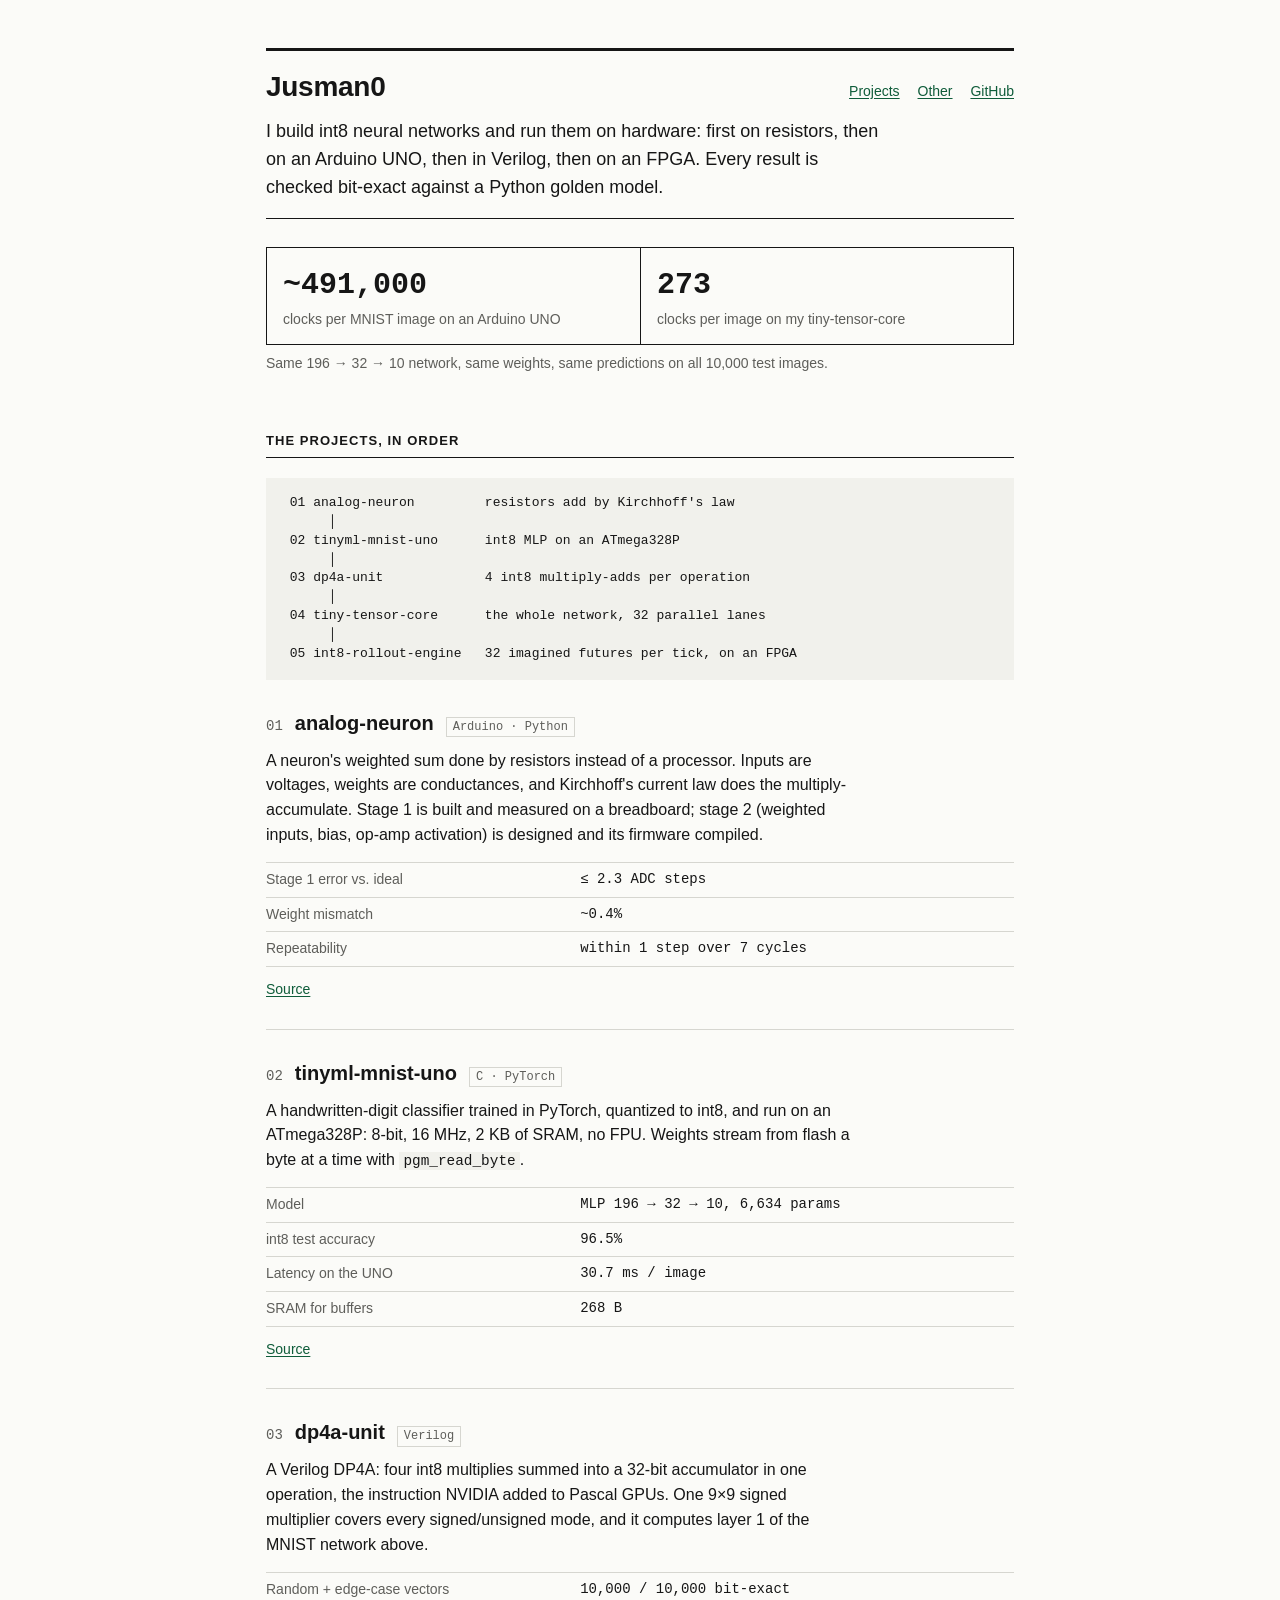
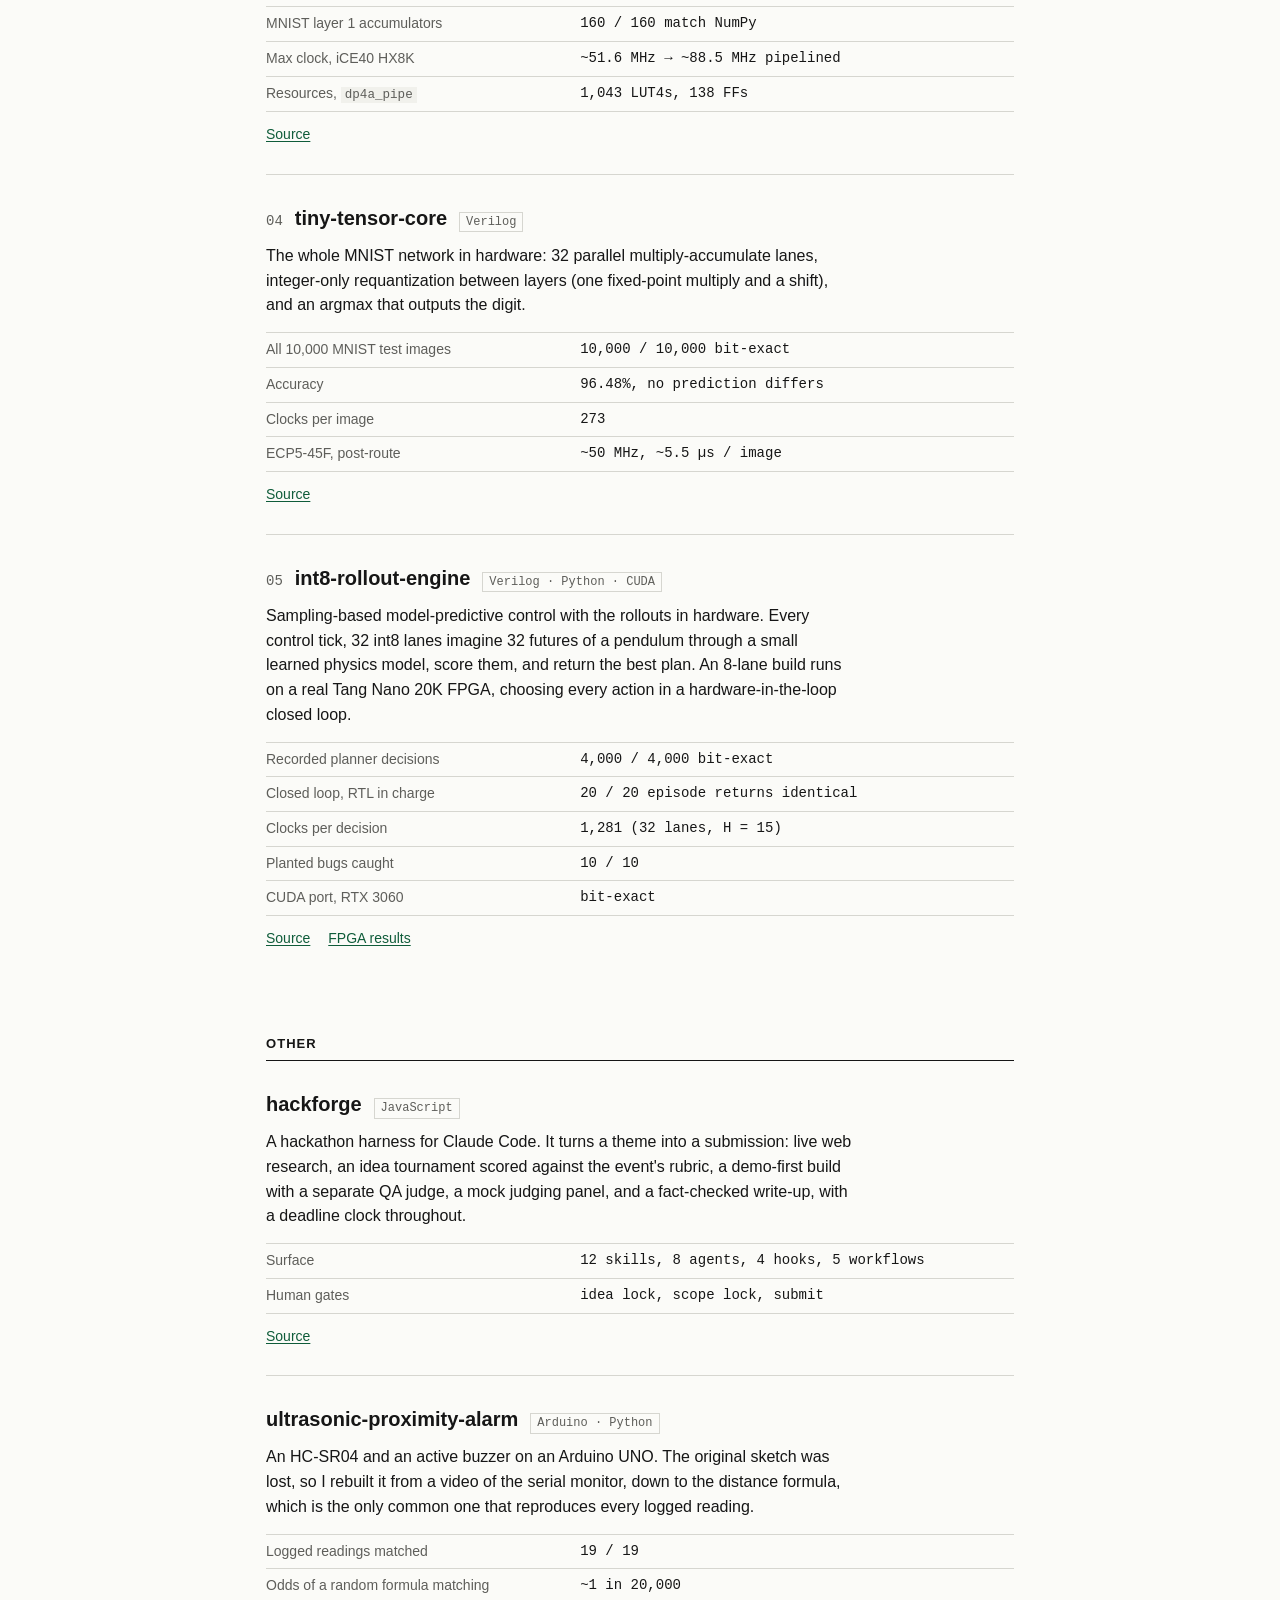
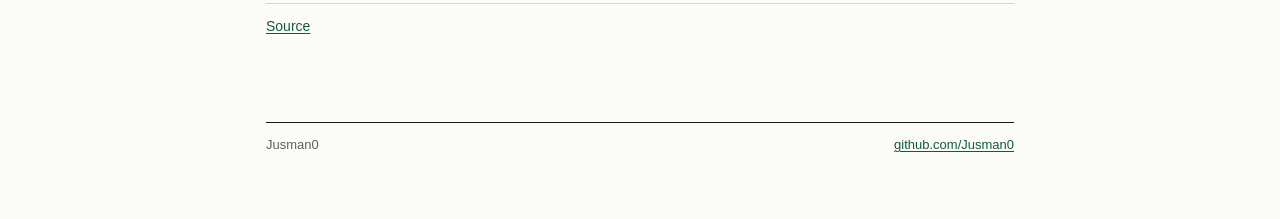
==== index.html @ dca4bb2f "Personal site Co-Authored-By: Claude Opus 5.5 <noreply@anthropic.com>" ====
<!doctype html>
<html lang="en">
<head>
<meta charset="utf-8">
<meta name="viewport" content="width=device-width, initial-scale=1">
<title>Jusman0</title>
<meta name="description" content="int8 neural networks, from resistors to an Arduino to Verilog to an FPGA.">
<style>
  :root {
    --paper: #fbfbf8;
    --ink: #161616;
    --muted: #5e5e5a;
    --rule: #d6d6d0;
    --rule-strong: #161616;
    --accent: #0f5c3a;   /* solder-mask green */
    --code-bg: #f1f1ec;
  }
  @media (prefers-color-scheme: dark) {
    :root {
      --paper: #121412;
      --ink: #e6e6e1;
      --muted: #9a9a94;
      --rule: #2e322e;
      --rule-strong: #e6e6e1;
      --accent: #6fbf8f;
      --code-bg: #1a1d1a;
    }
  }

  * { box-sizing: border-box; }
  html { -webkit-text-size-adjust: 100%; }
  body {
    margin: 0;
    background: var(--paper);
    color: var(--ink);
    font: 16px/1.55 -apple-system, BlinkMacSystemFont, "Helvetica Neue", Helvetica, Arial, sans-serif;
  }
  .page { max-width: 780px; margin: 0 auto; padding: 48px 16px 64px; }

  a { color: var(--accent); text-decoration: underline; text-underline-offset: 2px; text-decoration-thickness: 1px; }
  a:hover { text-decoration-thickness: 2px; }

  code, pre, .mono, td.v, .part {
    font-family: ui-monospace, "SF Mono", Menlo, Consolas, "Liberation Mono", monospace;
  }
  code { font-size: 0.9em; background: var(--code-bg); padding: 1px 4px; }

  /* Header */
  header { border-top: 3px solid var(--rule-strong); border-bottom: 1px solid var(--rule-strong); padding: 14px 0 16px; }
  .masthead { display: flex; justify-content: space-between; align-items: baseline; gap: 16px; flex-wrap: wrap; }
  h1 { margin: 0; font-size: 28px; letter-spacing: -0.01em; }
  .masthead nav { font-size: 14px; }
  .masthead nav a { margin-left: 14px; }
  .masthead nav a:first-child { margin-left: 0; }
  .lede { margin: 10px 0 0; font-size: 18px; max-width: 62ch; }

  .callout {
    margin: 28px 0 0;
    display: grid;
    grid-template-columns: 1fr 1fr;
    border: 1px solid var(--rule-strong);
  }
  .callout > div { padding: 14px 16px; }
  .callout > div + div { border-left: 1px solid var(--rule-strong); }
  .callout .n { font-family: ui-monospace, "SF Mono", Menlo, Consolas, monospace; font-size: 30px; font-weight: 600; font-variant-numeric: tabular-nums; }
  .callout .l { font-size: 14px; color: var(--muted); }
  .callout-note { font-size: 14px; color: var(--muted); margin: 8px 0 0; }

  /* Section heads */
  h2.sec {
    margin: 56px 0 0;
    font-size: 13px;
    text-transform: uppercase;
    letter-spacing: 0.08em;
    border-bottom: 1px solid var(--rule-strong);
    padding-bottom: 6px;
  }

  pre.diagram {
    margin: 20px 0 0;
    padding: 16px;
    background: var(--code-bg);
    font-size: 13px;
    line-height: 1.45;
    overflow-x: auto;
  }

  /* Project entries */
  .proj { padding: 28px 0; border-bottom: 1px solid var(--rule); }
  .proj:last-child { border-bottom: 0; }
  .proj-head { display: flex; align-items: baseline; gap: 12px; flex-wrap: wrap; }
  .idx { font-family: ui-monospace, "SF Mono", Menlo, Consolas, monospace; color: var(--muted); font-size: 14px; }
  .proj h3 { margin: 0; font-size: 20px; }
  .proj h3 a { color: var(--ink); text-decoration: none; }
  .proj h3 a:hover { text-decoration: underline; }
  .tag {
    font-family: ui-monospace, "SF Mono", Menlo, Consolas, monospace;
    font-size: 12px;
    border: 1px solid var(--rule);
    padding: 0 6px;
    color: var(--muted);
  }
  .proj p { margin: 10px 0 0; max-width: 66ch; }

  table.spec { width: 100%; border-collapse: collapse; margin-top: 14px; font-size: 14px; }
  table.spec td { padding: 6px 0; border-top: 1px solid var(--rule); vertical-align: top; }
  table.spec tr:last-child td { border-bottom: 1px solid var(--rule); }
  table.spec td.k { color: var(--muted); width: 42%; padding-right: 16px; }
  table.spec td.v { font-variant-numeric: tabular-nums; }

  .links { margin-top: 12px; font-size: 14px; }
  .links a + a { margin-left: 14px; }

  footer { margin-top: 56px; border-top: 1px solid var(--rule-strong); padding-top: 12px; font-size: 13px; color: var(--muted); display: flex; justify-content: space-between; gap: 16px; flex-wrap: wrap; }

  @media (max-width: 560px) {
    .page { padding-top: 28px; }
    h1 { font-size: 24px; }
    .lede { font-size: 16px; }
    .callout { grid-template-columns: 1fr; }
    .callout > div + div { border-left: 0; border-top: 1px solid var(--rule-strong); }
    table.spec td.k { width: 46%; }
    pre.diagram .d { display: none; }
  }
</style>
</head>
<body>
<div class="page">

<header>
  <div class="masthead">
    <h1>Jusman0</h1>
    <nav>
      <a href="#chain">Projects</a>
      <a href="#other">Other</a>
      <a href="https://github.com/Jusman0">GitHub</a>
    </nav>
  </div>
  <p class="lede">I build int8 neural networks and run them on hardware: first on resistors, then on an Arduino UNO, then in Verilog, then on an FPGA. Every result is checked bit-exact against a Python golden model.</p>
</header>

<div class="callout">
  <div>
    <div class="n">~491,000</div>
    <div class="l">clocks per MNIST image on an Arduino UNO</div>
  </div>
  <div>
    <div class="n">273</div>
    <div class="l">clocks per image on my tiny-tensor-core</div>
  </div>
</div>
<p class="callout-note">Same 196 → 32 → 10 network, same weights, same predictions on all 10,000 test images.</p>

<h2 class="sec" id="chain">The projects, in order</h2>

<pre class="diagram" aria-label="Diagram of how the projects build on each other">
 01 analog-neuron<span class="d">         resistors add by Kirchhoff's law</span>
      │
 02 tinyml-mnist-uno<span class="d">      int8 MLP on an ATmega328P</span>
      │
 03 dp4a-unit<span class="d">             4 int8 multiply-adds per operation</span>
      │
 04 tiny-tensor-core<span class="d">      the whole network, 32 parallel lanes</span>
      │
 05 int8-rollout-engine<span class="d">   32 imagined futures per tick, on an FPGA</span>
</pre>

<section>

  <article class="proj">
    <div class="proj-head">
      <span class="idx">01</span>
      <h3><a href="https://github.com/Jusman0/analog-neuron">analog-neuron</a></h3>
      <span class="tag">Arduino · Python</span>
    </div>
    <p>A neuron's weighted sum done by resistors instead of a processor. Inputs are voltages, weights are conductances, and Kirchhoff's current law does the multiply-accumulate. Stage 1 is built and measured on a breadboard; stage 2 (weighted inputs, bias, op-amp activation) is designed and its firmware compiled.</p>
    <table class="spec">
      <tr><td class="k">Stage 1 error vs. ideal</td><td class="v">≤ 2.3 ADC steps</td></tr>
      <tr><td class="k">Weight mismatch</td><td class="v">~0.4%</td></tr>
      <tr><td class="k">Repeatability</td><td class="v">within 1 step over 7 cycles</td></tr>
    </table>
    <div class="links"><a href="https://github.com/Jusman0/analog-neuron">Source</a></div>
  </article>

  <article class="proj">
    <div class="proj-head">
      <span class="idx">02</span>
      <h3><a href="https://github.com/Jusman0/tinyml-mnist-uno">tinyml-mnist-uno</a></h3>
      <span class="tag">C · PyTorch</span>
    </div>
    <p>A handwritten-digit classifier trained in PyTorch, quantized to int8, and run on an ATmega328P: 8-bit, 16 MHz, 2 KB of SRAM, no FPU. Weights stream from flash a byte at a time with <code>pgm_read_byte</code>.</p>
    <table class="spec">
      <tr><td class="k">Model</td><td class="v">MLP 196 → 32 → 10, 6,634 params</td></tr>
      <tr><td class="k">int8 test accuracy</td><td class="v">96.5%</td></tr>
      <tr><td class="k">Latency on the UNO</td><td class="v">30.7 ms / image</td></tr>
      <tr><td class="k">SRAM for buffers</td><td class="v">268 B</td></tr>
    </table>
    <div class="links"><a href="https://github.com/Jusman0/tinyml-mnist-uno">Source</a></div>
  </article>

  <article class="proj">
    <div class="proj-head">
      <span class="idx">03</span>
      <h3><a href="https://github.com/Jusman0/dp4a-unit">dp4a-unit</a></h3>
      <span class="tag">Verilog</span>
    </div>
    <p>A Verilog DP4A: four int8 multiplies summed into a 32-bit accumulator in one operation, the instruction NVIDIA added to Pascal GPUs. One 9×9 signed multiplier covers every signed/unsigned mode, and it computes layer 1 of the MNIST network above.</p>
    <table class="spec">
      <tr><td class="k">Random + edge-case vectors</td><td class="v">10,000 / 10,000 bit-exact</td></tr>
      <tr><td class="k">MNIST layer 1 accumulators</td><td class="v">160 / 160 match NumPy</td></tr>
      <tr><td class="k">Max clock, iCE40 HX8K</td><td class="v">~51.6 MHz → ~88.5 MHz pipelined</td></tr>
      <tr><td class="k">Resources, <code>dp4a_pipe</code></td><td class="v">1,043 LUT4s, 138 FFs</td></tr>
    </table>
    <div class="links"><a href="https://github.com/Jusman0/dp4a-unit">Source</a></div>
  </article>

  <article class="proj">
    <div class="proj-head">
      <span class="idx">04</span>
      <h3><a href="https://github.com/Jusman0/tiny-tensor-core">tiny-tensor-core</a></h3>
      <span class="tag">Verilog</span>
    </div>
    <p>The whole MNIST network in hardware: 32 parallel multiply-accumulate lanes, integer-only requantization between layers (one fixed-point multiply and a shift), and an argmax that outputs the digit.</p>
    <table class="spec">
      <tr><td class="k">All 10,000 MNIST test images</td><td class="v">10,000 / 10,000 bit-exact</td></tr>
      <tr><td class="k">Accuracy</td><td class="v">96.48%, no prediction differs</td></tr>
      <tr><td class="k">Clocks per image</td><td class="v">273</td></tr>
      <tr><td class="k">ECP5-45F, post-route</td><td class="v">~50 MHz, ~5.5 µs / image</td></tr>
    </table>
    <div class="links"><a href="https://github.com/Jusman0/tiny-tensor-core">Source</a></div>
  </article>

  <article class="proj">
    <div class="proj-head">
      <span class="idx">05</span>
      <h3><a href="https://github.com/Jusman0/int8-rollout-engine">int8-rollout-engine</a></h3>
      <span class="tag">Verilog · Python · CUDA</span>
    </div>
    <p>Sampling-based model-predictive control with the rollouts in hardware. Every control tick, 32 int8 lanes imagine 32 futures of a pendulum through a small learned physics model, score them, and return the best plan. An 8-lane build runs on a real Tang Nano 20K FPGA, choosing every action in a hardware-in-the-loop closed loop.</p>
    <table class="spec">
      <tr><td class="k">Recorded planner decisions</td><td class="v">4,000 / 4,000 bit-exact</td></tr>
      <tr><td class="k">Closed loop, RTL in charge</td><td class="v">20 / 20 episode returns identical</td></tr>
      <tr><td class="k">Clocks per decision</td><td class="v">1,281 (32 lanes, H = 15)</td></tr>
      <tr><td class="k">Planted bugs caught</td><td class="v">10 / 10</td></tr>
      <tr><td class="k">CUDA port, RTX 3060</td><td class="v">bit-exact</td></tr>
    </table>
    <div class="links"><a href="https://github.com/Jusman0/int8-rollout-engine">Source</a> <a href="https://github.com/Jusman0/int8-rollout-engine/blob/main/board/README.md">FPGA results</a></div>
  </article>

</section>

<h2 class="sec" id="other">Other</h2>

<section>

  <article class="proj">
    <div class="proj-head">
      <h3><a href="https://github.com/Jusman0/hackforge">hackforge</a></h3>
      <span class="tag">JavaScript</span>
    </div>
    <p>A hackathon harness for Claude Code. It turns a theme into a submission: live web research, an idea tournament scored against the event's rubric, a demo-first build with a separate QA judge, a mock judging panel, and a fact-checked write-up, with a deadline clock throughout.</p>
    <table class="spec">
      <tr><td class="k">Surface</td><td class="v">12 skills, 8 agents, 4 hooks, 5 workflows</td></tr>
      <tr><td class="k">Human gates</td><td class="v">idea lock, scope lock, submit</td></tr>
    </table>
    <div class="links"><a href="https://github.com/Jusman0/hackforge">Source</a></div>
  </article>

  <article class="proj">
    <div class="proj-head">
      <h3><a href="https://github.com/Jusman0/ultrasonic-proximity-alarm">ultrasonic-proximity-alarm</a></h3>
      <span class="tag">Arduino · Python</span>
    </div>
    <p>An HC-SR04 and an active buzzer on an Arduino UNO. The original sketch was lost, so I rebuilt it from a video of the serial monitor, down to the distance formula, which is the only common one that reproduces every logged reading.</p>
    <table class="spec">
      <tr><td class="k">Logged readings matched</td><td class="v">19 / 19</td></tr>
      <tr><td class="k">Odds of a random formula matching</td><td class="v">~1 in 20,000</td></tr>
    </table>
    <div class="links"><a href="https://github.com/Jusman0/ultrasonic-proximity-alarm">Source</a></div>
  </article>

</section>

<footer>
  <span>Jusman0</span>
  <a href="https://github.com/Jusman0">github.com/Jusman0</a>
</footer>

</div>
</body>
</html>
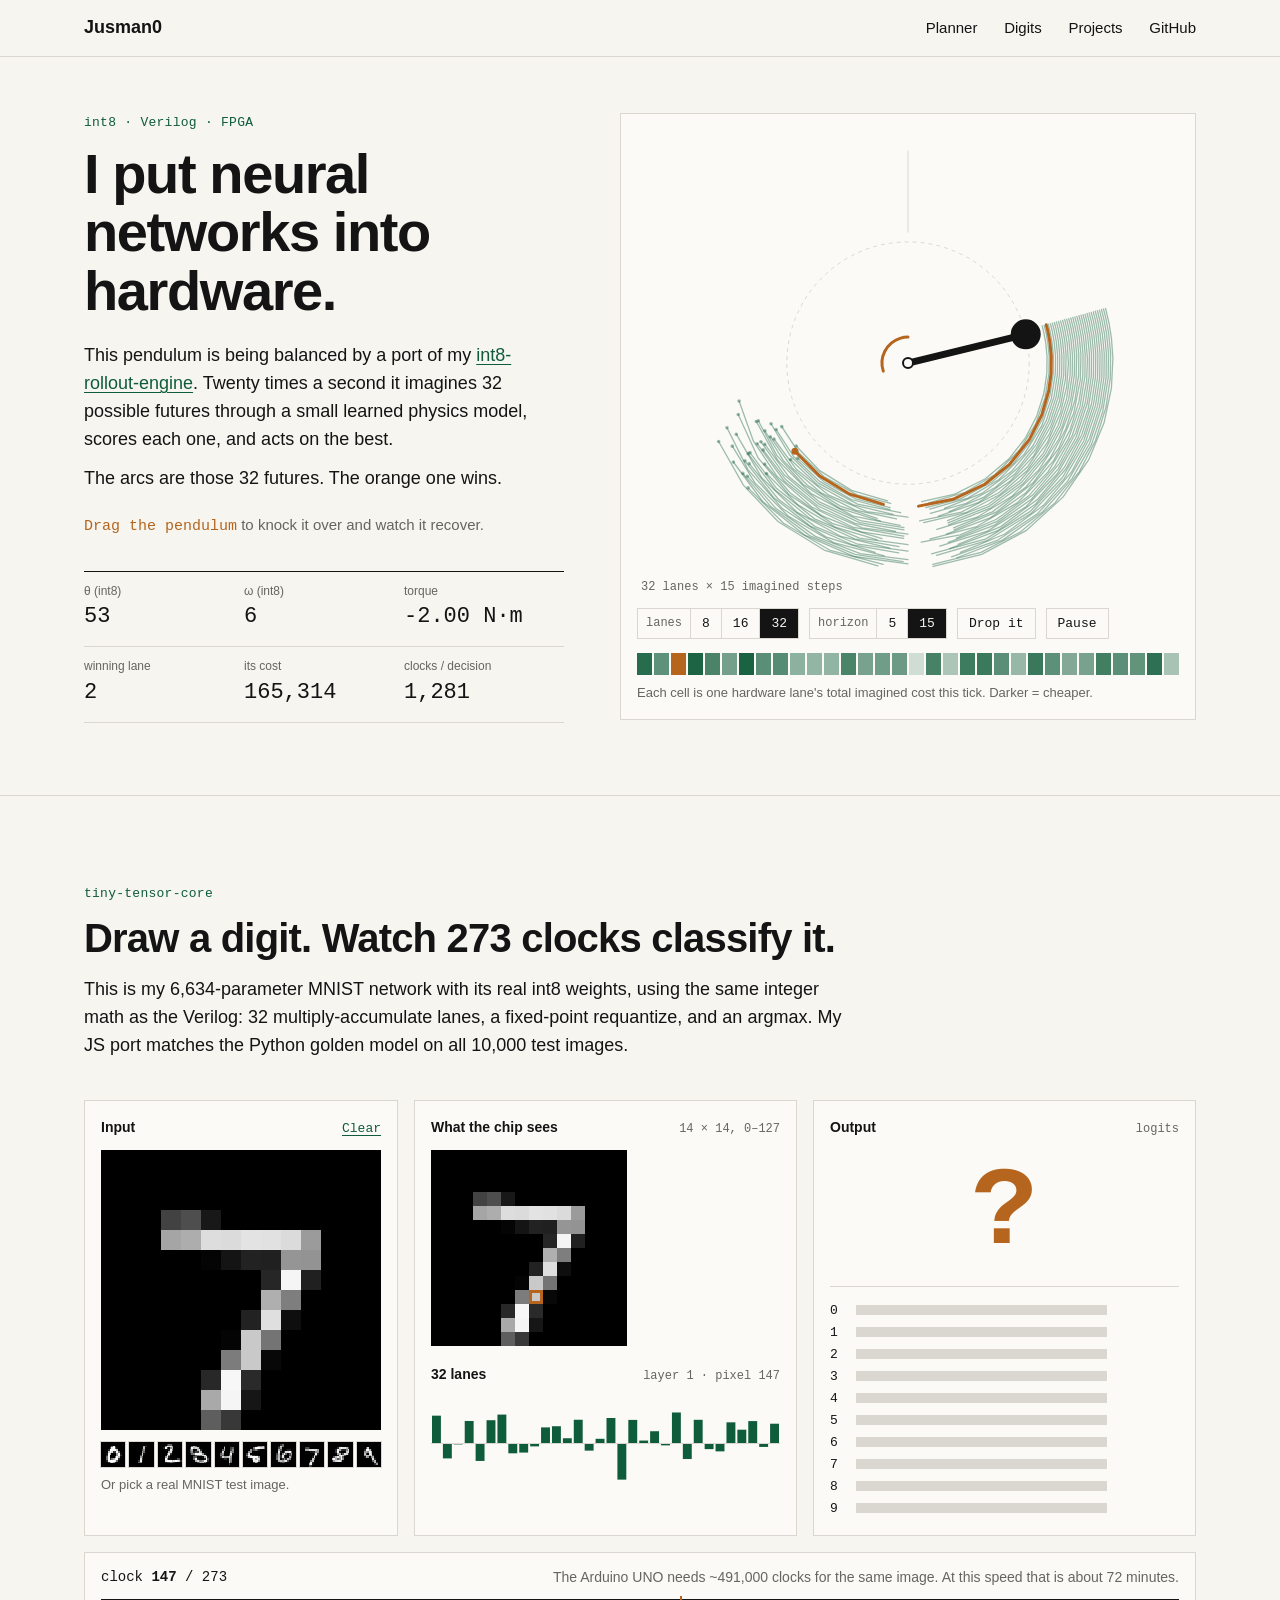
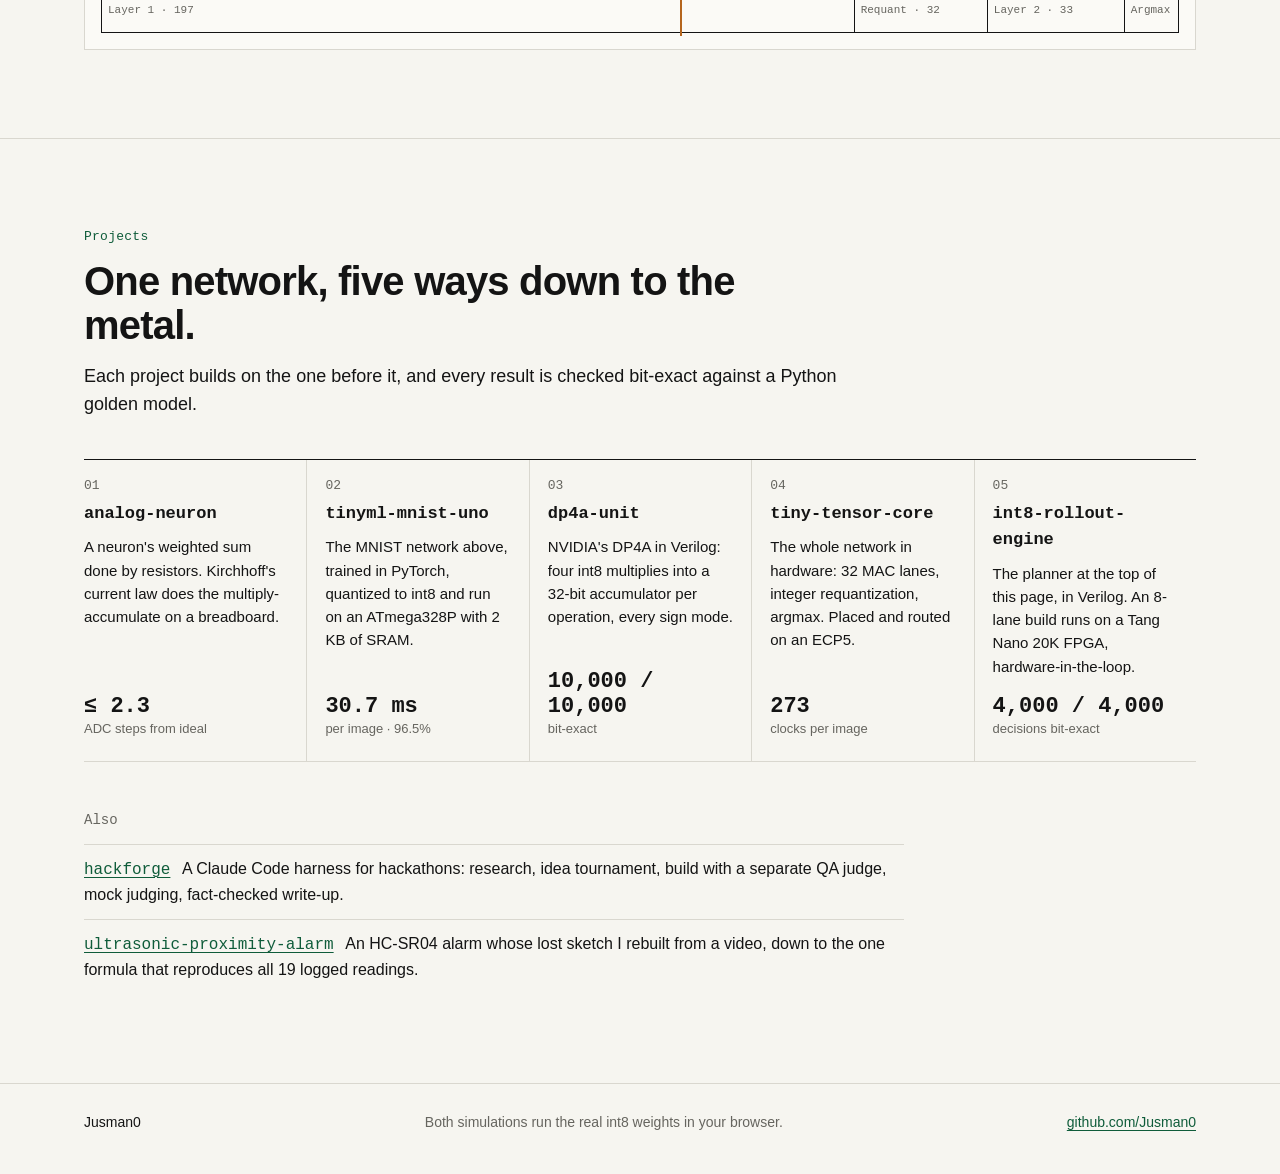
==== commit 84f044d0: "Rebuild site around live simulations of the int8 planner and MNIST core Co-Authored-By: Claude Opus " ====
--- a/index.html
+++ b/index.html
@@ -4,288 +4,170 @@
 <meta charset="utf-8">
 <meta name="viewport" content="width=device-width, initial-scale=1">
 <title>Jusman0</title>
-<meta name="description" content="int8 neural networks, from resistors to an Arduino to Verilog to an FPGA.">
-<style>
-  :root {
-    --paper: #fbfbf8;
-    --ink: #161616;
-    --muted: #5e5e5a;
-    --rule: #d6d6d0;
-    --rule-strong: #161616;
-    --accent: #0f5c3a;   /* solder-mask green */
-    --code-bg: #f1f1ec;
-  }
-  @media (prefers-color-scheme: dark) {
-    :root {
-      --paper: #121412;
-      --ink: #e6e6e1;
-      --muted: #9a9a94;
-      --rule: #2e322e;
-      --rule-strong: #e6e6e1;
-      --accent: #6fbf8f;
-      --code-bg: #1a1d1a;
-    }
-  }
-
-  * { box-sizing: border-box; }
-  html { -webkit-text-size-adjust: 100%; }
-  body {
-    margin: 0;
-    background: var(--paper);
-    color: var(--ink);
-    font: 16px/1.55 -apple-system, BlinkMacSystemFont, "Helvetica Neue", Helvetica, Arial, sans-serif;
-  }
-  .page { max-width: 780px; margin: 0 auto; padding: 48px 16px 64px; }
-
-  a { color: var(--accent); text-decoration: underline; text-underline-offset: 2px; text-decoration-thickness: 1px; }
-  a:hover { text-decoration-thickness: 2px; }
-
-  code, pre, .mono, td.v, .part {
-    font-family: ui-monospace, "SF Mono", Menlo, Consolas, "Liberation Mono", monospace;
-  }
-  code { font-size: 0.9em; background: var(--code-bg); padding: 1px 4px; }
-
-  /* Header */
-  header { border-top: 3px solid var(--rule-strong); border-bottom: 1px solid var(--rule-strong); padding: 14px 0 16px; }
-  .masthead { display: flex; justify-content: space-between; align-items: baseline; gap: 16px; flex-wrap: wrap; }
-  h1 { margin: 0; font-size: 28px; letter-spacing: -0.01em; }
-  .masthead nav { font-size: 14px; }
-  .masthead nav a { margin-left: 14px; }
-  .masthead nav a:first-child { margin-left: 0; }
-  .lede { margin: 10px 0 0; font-size: 18px; max-width: 62ch; }
-
-  .callout {
-    margin: 28px 0 0;
-    display: grid;
-    grid-template-columns: 1fr 1fr;
-    border: 1px solid var(--rule-strong);
-  }
-  .callout > div { padding: 14px 16px; }
-  .callout > div + div { border-left: 1px solid var(--rule-strong); }
-  .callout .n { font-family: ui-monospace, "SF Mono", Menlo, Consolas, monospace; font-size: 30px; font-weight: 600; font-variant-numeric: tabular-nums; }
-  .callout .l { font-size: 14px; color: var(--muted); }
-  .callout-note { font-size: 14px; color: var(--muted); margin: 8px 0 0; }
-
-  /* Section heads */
-  h2.sec {
-    margin: 56px 0 0;
-    font-size: 13px;
-    text-transform: uppercase;
-    letter-spacing: 0.08em;
-    border-bottom: 1px solid var(--rule-strong);
-    padding-bottom: 6px;
-  }
-
-  pre.diagram {
-    margin: 20px 0 0;
-    padding: 16px;
-    background: var(--code-bg);
-    font-size: 13px;
-    line-height: 1.45;
-    overflow-x: auto;
-  }
-
-  /* Project entries */
-  .proj { padding: 28px 0; border-bottom: 1px solid var(--rule); }
-  .proj:last-child { border-bottom: 0; }
-  .proj-head { display: flex; align-items: baseline; gap: 12px; flex-wrap: wrap; }
-  .idx { font-family: ui-monospace, "SF Mono", Menlo, Consolas, monospace; color: var(--muted); font-size: 14px; }
-  .proj h3 { margin: 0; font-size: 20px; }
-  .proj h3 a { color: var(--ink); text-decoration: none; }
-  .proj h3 a:hover { text-decoration: underline; }
-  .tag {
-    font-family: ui-monospace, "SF Mono", Menlo, Consolas, monospace;
-    font-size: 12px;
-    border: 1px solid var(--rule);
-    padding: 0 6px;
-    color: var(--muted);
-  }
-  .proj p { margin: 10px 0 0; max-width: 66ch; }
-
-  table.spec { width: 100%; border-collapse: collapse; margin-top: 14px; font-size: 14px; }
-  table.spec td { padding: 6px 0; border-top: 1px solid var(--rule); vertical-align: top; }
-  table.spec tr:last-child td { border-bottom: 1px solid var(--rule); }
-  table.spec td.k { color: var(--muted); width: 42%; padding-right: 16px; }
-  table.spec td.v { font-variant-numeric: tabular-nums; }
-
-  .links { margin-top: 12px; font-size: 14px; }
-  .links a + a { margin-left: 14px; }
-
-  footer { margin-top: 56px; border-top: 1px solid var(--rule-strong); padding-top: 12px; font-size: 13px; color: var(--muted); display: flex; justify-content: space-between; gap: 16px; flex-wrap: wrap; }
-
-  @media (max-width: 560px) {
-    .page { padding-top: 28px; }
-    h1 { font-size: 24px; }
-    .lede { font-size: 16px; }
-    .callout { grid-template-columns: 1fr; }
-    .callout > div + div { border-left: 0; border-top: 1px solid var(--rule-strong); }
-    table.spec td.k { width: 46%; }
-    pre.diagram .d { display: none; }
-  }
-</style>
+<meta name="description" content="int8 neural networks in hardware, from an Arduino UNO to Verilog to an FPGA. Live simulations of the real models.">
+<link rel="stylesheet" href="assets/site.css">
 </head>
 <body>
-<div class="page">
 
-<header>
-  <div class="masthead">
-    <h1>Jusman0</h1>
-    <nav>
-      <a href="#chain">Projects</a>
-      <a href="#other">Other</a>
+<nav class="top">
+  <div class="wrap top-in">
+    <a class="brand" href="#">Jusman0</a>
+    <div class="links">
+      <a href="#planner">Planner</a>
+      <a href="#digits">Digits</a>
+      <a href="#projects">Projects</a>
       <a href="https://github.com/Jusman0">GitHub</a>
-    </nav>
+    </div>
   </div>
-  <p class="lede">I build int8 neural networks and run them on hardware: first on resistors, then on an Arduino UNO, then in Verilog, then on an FPGA. Every result is checked bit-exact against a Python golden model.</p>
+</nav>
+
+<!-- ============================== HERO / PLANNER ============================== -->
+<header class="hero" id="planner">
+  <div class="wrap hero-grid">
+    <div class="hero-text">
+      <p class="kicker">int8 · Verilog · FPGA</p>
+      <h1>I put neural networks into hardware.</h1>
+      <p class="lede">This pendulum is being balanced by a port of my <a href="https://github.com/Jusman0/int8-rollout-engine">int8-rollout-engine</a>. Twenty times a second it imagines 32 possible futures through a small learned physics model, scores each one, and acts on the best.</p>
+      <p class="lede">The arcs are those 32 futures. The orange one wins.</p>
+      <p class="hint"><span class="mono">Drag the pendulum</span> to knock it over and watch it recover.</p>
+
+      <div class="readout">
+        <div><span class="k">θ (int8)</span><span class="v" id="r-theta">0</span></div>
+        <div><span class="k">ω (int8)</span><span class="v" id="r-omega">0</span></div>
+        <div><span class="k">torque</span><span class="v" id="r-u">0</span></div>
+        <div><span class="k">winning lane</span><span class="v" id="r-best">0</span></div>
+        <div><span class="k">its cost</span><span class="v" id="r-cost">0</span></div>
+        <div><span class="k">clocks / decision</span><span class="v" id="r-clk">1,281</span></div>
+      </div>
+    </div>
+
+    <div class="hero-sim">
+      <canvas id="pend" aria-label="Pendulum balanced by the int8 planner, with 32 imagined futures drawn as arcs"></canvas>
+      <div class="controls">
+        <div class="seg" role="group" aria-label="Lanes">
+          <span class="seg-l">lanes</span>
+          <button data-lanes="8">8</button><button data-lanes="16">16</button><button data-lanes="32" class="on">32</button>
+        </div>
+        <div class="seg" role="group" aria-label="Horizon">
+          <span class="seg-l">horizon</span>
+          <button data-h="5">5</button><button data-h="15" class="on">15</button>
+        </div>
+        <button class="btn" id="drop">Drop it</button>
+        <button class="btn" id="pause">Pause</button>
+      </div>
+      <div class="lanes" id="lanes" aria-label="Cost of each lane this tick"></div>
+      <p class="cap">Each cell is one hardware lane's total imagined cost this tick. Darker = cheaper.</p>
+    </div>
+  </div>
 </header>
 
-<div class="callout">
-  <div>
-    <div class="n">~491,000</div>
-    <div class="l">clocks per MNIST image on an Arduino UNO</div>
+<!-- ============================== DIGITS ============================== -->
+<section class="sec" id="digits">
+  <div class="wrap">
+    <div class="sec-head">
+      <p class="kicker">tiny-tensor-core</p>
+      <h2>Draw a digit. Watch 273 clocks classify it.</h2>
+      <p class="sec-lede">This is my 6,634-parameter MNIST network with its real int8 weights, using the same integer math as the Verilog: 32 multiply-accumulate lanes, a fixed-point requantize, and an argmax. My JS port matches the Python golden model on all 10,000 test images.</p>
+    </div>
+
+    <div class="digit-grid">
+      <div class="panel">
+        <div class="panel-h"><span>Input</span><button class="link" id="clear">Clear</button></div>
+        <canvas id="draw" width="280" height="280" aria-label="Drawing area"></canvas>
+        <div class="samples" id="samples" aria-label="Real MNIST test images"></div>
+        <p class="cap">Or pick a real MNIST test image.</p>
+      </div>
+
+      <div class="panel">
+        <div class="panel-h"><span>What the chip sees</span><span class="muted mono">14 × 14, 0–127</span></div>
+        <canvas id="seen" width="196" height="196" aria-label="Pooled 14 by 14 input"></canvas>
+        <div class="panel-h sub"><span>32 lanes</span><span class="muted mono" id="phase-l">idle</span></div>
+        <canvas id="hid" width="320" height="90" aria-label="32 hidden lanes"></canvas>
+      </div>
+
+      <div class="panel">
+        <div class="panel-h"><span>Output</span><span class="muted mono">logits</span></div>
+        <div class="answer"><span id="digit">–</span></div>
+        <div id="logits" class="logits"></div>
+      </div>
+    </div>
+
+    <div class="clock">
+      <div class="clock-top">
+        <span class="mono">clock <b id="clk">0</b> / 273</span>
+        <span class="muted" id="uno"></span>
+      </div>
+      <div class="track" id="track">
+        <div class="ph" style="flex:197"><span>Layer 1 · 197</span></div>
+        <div class="ph" style="flex:32"><span>Requant · 32</span></div>
+        <div class="ph" style="flex:33"><span>Layer 2 · 33</span></div>
+        <div class="ph" style="flex:11"><span>Argmax · 11</span></div>
+        <div class="cursor" id="cursor"></div>
+      </div>
+    </div>
   </div>
-  <div>
-    <div class="n">273</div>
-    <div class="l">clocks per image on my tiny-tensor-core</div>
-  </div>
-</div>
-<p class="callout-note">Same 196 → 32 → 10 network, same weights, same predictions on all 10,000 test images.</p>
-
-<h2 class="sec" id="chain">The projects, in order</h2>
-
-<pre class="diagram" aria-label="Diagram of how the projects build on each other">
- 01 analog-neuron<span class="d">         resistors add by Kirchhoff's law</span>
-      │
- 02 tinyml-mnist-uno<span class="d">      int8 MLP on an ATmega328P</span>
-      │
- 03 dp4a-unit<span class="d">             4 int8 multiply-adds per operation</span>
-      │
- 04 tiny-tensor-core<span class="d">      the whole network, 32 parallel lanes</span>
-      │
- 05 int8-rollout-engine<span class="d">   32 imagined futures per tick, on an FPGA</span>
-</pre>
-
-<section>
-
-  <article class="proj">
-    <div class="proj-head">
-      <span class="idx">01</span>
-      <h3><a href="https://github.com/Jusman0/analog-neuron">analog-neuron</a></h3>
-      <span class="tag">Arduino · Python</span>
-    </div>
-    <p>A neuron's weighted sum done by resistors instead of a processor. Inputs are voltages, weights are conductances, and Kirchhoff's current law does the multiply-accumulate. Stage 1 is built and measured on a breadboard; stage 2 (weighted inputs, bias, op-amp activation) is designed and its firmware compiled.</p>
-    <table class="spec">
-      <tr><td class="k">Stage 1 error vs. ideal</td><td class="v">≤ 2.3 ADC steps</td></tr>
-      <tr><td class="k">Weight mismatch</td><td class="v">~0.4%</td></tr>
-      <tr><td class="k">Repeatability</td><td class="v">within 1 step over 7 cycles</td></tr>
-    </table>
-    <div class="links"><a href="https://github.com/Jusman0/analog-neuron">Source</a></div>
-  </article>
-
-  <article class="proj">
-    <div class="proj-head">
-      <span class="idx">02</span>
-      <h3><a href="https://github.com/Jusman0/tinyml-mnist-uno">tinyml-mnist-uno</a></h3>
-      <span class="tag">C · PyTorch</span>
-    </div>
-    <p>A handwritten-digit classifier trained in PyTorch, quantized to int8, and run on an ATmega328P: 8-bit, 16 MHz, 2 KB of SRAM, no FPU. Weights stream from flash a byte at a time with <code>pgm_read_byte</code>.</p>
-    <table class="spec">
-      <tr><td class="k">Model</td><td class="v">MLP 196 → 32 → 10, 6,634 params</td></tr>
-      <tr><td class="k">int8 test accuracy</td><td class="v">96.5%</td></tr>
-      <tr><td class="k">Latency on the UNO</td><td class="v">30.7 ms / image</td></tr>
-      <tr><td class="k">SRAM for buffers</td><td class="v">268 B</td></tr>
-    </table>
-    <div class="links"><a href="https://github.com/Jusman0/tinyml-mnist-uno">Source</a></div>
-  </article>
-
-  <article class="proj">
-    <div class="proj-head">
-      <span class="idx">03</span>
-      <h3><a href="https://github.com/Jusman0/dp4a-unit">dp4a-unit</a></h3>
-      <span class="tag">Verilog</span>
-    </div>
-    <p>A Verilog DP4A: four int8 multiplies summed into a 32-bit accumulator in one operation, the instruction NVIDIA added to Pascal GPUs. One 9×9 signed multiplier covers every signed/unsigned mode, and it computes layer 1 of the MNIST network above.</p>
-    <table class="spec">
-      <tr><td class="k">Random + edge-case vectors</td><td class="v">10,000 / 10,000 bit-exact</td></tr>
-      <tr><td class="k">MNIST layer 1 accumulators</td><td class="v">160 / 160 match NumPy</td></tr>
-      <tr><td class="k">Max clock, iCE40 HX8K</td><td class="v">~51.6 MHz → ~88.5 MHz pipelined</td></tr>
-      <tr><td class="k">Resources, <code>dp4a_pipe</code></td><td class="v">1,043 LUT4s, 138 FFs</td></tr>
-    </table>
-    <div class="links"><a href="https://github.com/Jusman0/dp4a-unit">Source</a></div>
-  </article>
-
-  <article class="proj">
-    <div class="proj-head">
-      <span class="idx">04</span>
-      <h3><a href="https://github.com/Jusman0/tiny-tensor-core">tiny-tensor-core</a></h3>
-      <span class="tag">Verilog</span>
-    </div>
-    <p>The whole MNIST network in hardware: 32 parallel multiply-accumulate lanes, integer-only requantization between layers (one fixed-point multiply and a shift), and an argmax that outputs the digit.</p>
-    <table class="spec">
-      <tr><td class="k">All 10,000 MNIST test images</td><td class="v">10,000 / 10,000 bit-exact</td></tr>
-      <tr><td class="k">Accuracy</td><td class="v">96.48%, no prediction differs</td></tr>
-      <tr><td class="k">Clocks per image</td><td class="v">273</td></tr>
-      <tr><td class="k">ECP5-45F, post-route</td><td class="v">~50 MHz, ~5.5 µs / image</td></tr>
-    </table>
-    <div class="links"><a href="https://github.com/Jusman0/tiny-tensor-core">Source</a></div>
-  </article>
-
-  <article class="proj">
-    <div class="proj-head">
-      <span class="idx">05</span>
-      <h3><a href="https://github.com/Jusman0/int8-rollout-engine">int8-rollout-engine</a></h3>
-      <span class="tag">Verilog · Python · CUDA</span>
-    </div>
-    <p>Sampling-based model-predictive control with the rollouts in hardware. Every control tick, 32 int8 lanes imagine 32 futures of a pendulum through a small learned physics model, score them, and return the best plan. An 8-lane build runs on a real Tang Nano 20K FPGA, choosing every action in a hardware-in-the-loop closed loop.</p>
-    <table class="spec">
-      <tr><td class="k">Recorded planner decisions</td><td class="v">4,000 / 4,000 bit-exact</td></tr>
-      <tr><td class="k">Closed loop, RTL in charge</td><td class="v">20 / 20 episode returns identical</td></tr>
-      <tr><td class="k">Clocks per decision</td><td class="v">1,281 (32 lanes, H = 15)</td></tr>
-      <tr><td class="k">Planted bugs caught</td><td class="v">10 / 10</td></tr>
-      <tr><td class="k">CUDA port, RTX 3060</td><td class="v">bit-exact</td></tr>
-    </table>
-    <div class="links"><a href="https://github.com/Jusman0/int8-rollout-engine">Source</a> <a href="https://github.com/Jusman0/int8-rollout-engine/blob/main/board/README.md">FPGA results</a></div>
-  </article>
-
 </section>
 
-<h2 class="sec" id="other">Other</h2>
+<!-- ============================== PROJECTS ============================== -->
+<section class="sec" id="projects">
+  <div class="wrap">
+    <div class="sec-head">
+      <p class="kicker">Projects</p>
+      <h2>One network, five ways down to the metal.</h2>
+      <p class="sec-lede">Each project builds on the one before it, and every result is checked bit-exact against a Python golden model.</p>
+    </div>
 
-<section>
+    <ol class="cards">
+      <li class="card">
+        <span class="n">01</span>
+        <h3><a href="https://github.com/Jusman0/analog-neuron">analog-neuron</a></h3>
+        <p>A neuron's weighted sum done by resistors. Kirchhoff's current law does the multiply-accumulate on a breadboard.</p>
+        <div class="stat"><b>≤ 2.3</b> ADC steps from ideal</div>
+      </li>
+      <li class="card">
+        <span class="n">02</span>
+        <h3><a href="https://github.com/Jusman0/tinyml-mnist-uno">tinyml-mnist-uno</a></h3>
+        <p>The MNIST network above, trained in PyTorch, quantized to int8 and run on an ATmega328P with 2 KB of SRAM.</p>
+        <div class="stat"><b>30.7 ms</b> per image · 96.5%</div>
+      </li>
+      <li class="card">
+        <span class="n">03</span>
+        <h3><a href="https://github.com/Jusman0/dp4a-unit">dp4a-unit</a></h3>
+        <p>NVIDIA's DP4A in Verilog: four int8 multiplies into a 32-bit accumulator per operation, every sign mode.</p>
+        <div class="stat"><b>10,000 / 10,000</b> bit-exact</div>
+      </li>
+      <li class="card">
+        <span class="n">04</span>
+        <h3><a href="https://github.com/Jusman0/tiny-tensor-core">tiny-tensor-core</a></h3>
+        <p>The whole network in hardware: 32 MAC lanes, integer requantization, argmax. Placed and routed on an ECP5.</p>
+        <div class="stat"><b>273</b> clocks per image</div>
+      </li>
+      <li class="card">
+        <span class="n">05</span>
+        <h3><a href="https://github.com/Jusman0/int8-rollout-engine">int8-rollout-engine</a></h3>
+        <p>The planner at the top of this page, in Verilog. An 8-lane build runs on a Tang Nano 20K FPGA, hardware-in-the-loop.</p>
+        <div class="stat"><b>4,000 / 4,000</b> decisions bit-exact</div>
+      </li>
+    </ol>
 
-  <article class="proj">
-    <div class="proj-head">
-      <h3><a href="https://github.com/Jusman0/hackforge">hackforge</a></h3>
-      <span class="tag">JavaScript</span>
-    </div>
-    <p>A hackathon harness for Claude Code. It turns a theme into a submission: live web research, an idea tournament scored against the event's rubric, a demo-first build with a separate QA judge, a mock judging panel, and a fact-checked write-up, with a deadline clock throughout.</p>
-    <table class="spec">
-      <tr><td class="k">Surface</td><td class="v">12 skills, 8 agents, 4 hooks, 5 workflows</td></tr>
-      <tr><td class="k">Human gates</td><td class="v">idea lock, scope lock, submit</td></tr>
-    </table>
-    <div class="links"><a href="https://github.com/Jusman0/hackforge">Source</a></div>
-  </article>
-
-  <article class="proj">
-    <div class="proj-head">
-      <h3><a href="https://github.com/Jusman0/ultrasonic-proximity-alarm">ultrasonic-proximity-alarm</a></h3>
-      <span class="tag">Arduino · Python</span>
-    </div>
-    <p>An HC-SR04 and an active buzzer on an Arduino UNO. The original sketch was lost, so I rebuilt it from a video of the serial monitor, down to the distance formula, which is the only common one that reproduces every logged reading.</p>
-    <table class="spec">
-      <tr><td class="k">Logged readings matched</td><td class="v">19 / 19</td></tr>
-      <tr><td class="k">Odds of a random formula matching</td><td class="v">~1 in 20,000</td></tr>
-    </table>
-    <div class="links"><a href="https://github.com/Jusman0/ultrasonic-proximity-alarm">Source</a></div>
-  </article>
-
+    <h3 class="also">Also</h3>
+    <ul class="also-list">
+      <li><a href="https://github.com/Jusman0/hackforge">hackforge</a> A Claude Code harness for hackathons: research, idea tournament, build with a separate QA judge, mock judging, fact-checked write-up.</li>
+      <li><a href="https://github.com/Jusman0/ultrasonic-proximity-alarm">ultrasonic-proximity-alarm</a> An HC-SR04 alarm whose lost sketch I rebuilt from a video, down to the one formula that reproduces all 19 logged readings.</li>
+    </ul>
+  </div>
 </section>
 
-<footer>
-  <span>Jusman0</span>
-  <a href="https://github.com/Jusman0">github.com/Jusman0</a>
+<footer class="foot">
+  <div class="wrap foot-in">
+    <span>Jusman0</span>
+    <span class="muted">Both simulations run the real int8 weights in your browser.</span>
+    <a href="https://github.com/Jusman0">github.com/Jusman0</a>
+  </div>
 </footer>
 
-</div>
+<script src="assets/models.js"></script>
+<script src="assets/engine.js"></script>
+<script src="assets/site.js"></script>
 </body>
 </html>
--- a/assets/site.css
+++ b/assets/site.css
@@ -0,0 +1,168 @@
+:root {
+  --paper: #f6f5f0;
+  --panel: #fbfaf6;
+  --ink: #141414;
+  --muted: #66655f;
+  --rule: #d9d7cf;
+  --green: #0f5c3a;   /* solder mask */
+  --copper: #b5651d;  /* exposed copper */
+  --mono: ui-monospace, "SF Mono", Menlo, Consolas, "Liberation Mono", monospace;
+}
+@media (prefers-color-scheme: dark) {
+  :root {
+    --paper: #0f110f;
+    --panel: #151815;
+    --ink: #e8e6df;
+    --muted: #96958d;
+    --rule: #2b302b;
+    --green: #5fb586;
+    --copper: #e08a3c;
+  }
+}
+
+* { box-sizing: border-box; }
+html { -webkit-text-size-adjust: 100%; scroll-behavior: smooth; }
+body {
+  margin: 0;
+  background: var(--paper);
+  color: var(--ink);
+  font: 17px/1.55 -apple-system, BlinkMacSystemFont, "Helvetica Neue", Helvetica, Arial, sans-serif;
+}
+a { color: var(--green); text-underline-offset: 3px; text-decoration-thickness: 1px; }
+a:hover { text-decoration-thickness: 2px; }
+.mono { font-family: var(--mono); }
+.muted { color: var(--muted); }
+canvas { display: block; touch-action: none; }
+
+.wrap { max-width: 1160px; margin: 0 auto; padding: 0 24px; }
+
+/* nav */
+.top { border-bottom: 1px solid var(--rule); background: var(--paper); position: sticky; top: 0; z-index: 5; }
+.top-in { display: flex; justify-content: space-between; align-items: center; height: 56px; }
+.brand { font-weight: 700; color: var(--ink); text-decoration: none; font-size: 18px; }
+.links a { margin-left: 22px; font-size: 15px; color: var(--ink); text-decoration: none; }
+.links a:hover { color: var(--green); }
+
+.hero, .sec { scroll-margin-top: 56px; }
+.kicker { font-family: var(--mono); font-size: 13px; color: var(--green); margin: 0 0 12px; letter-spacing: 0.02em; }
+
+/* hero */
+.hero { padding: 56px 0 72px; border-bottom: 1px solid var(--rule); }
+.hero-grid { display: grid; grid-template-columns: minmax(0, 5fr) minmax(0, 6fr); gap: 56px; align-items: start; }
+h1 { font-size: 56px; line-height: 1.04; letter-spacing: -0.025em; margin: 0 0 22px; }
+.lede { font-size: 18px; margin: 0 0 12px; max-width: 46ch; }
+.hint { margin: 20px 0 0; font-size: 15px; color: var(--muted); }
+.hint .mono { color: var(--copper); }
+
+.readout { margin-top: 32px; display: grid; grid-template-columns: repeat(3, 1fr); border-top: 1px solid var(--ink); }
+.readout > div { padding: 10px 0 12px; border-bottom: 1px solid var(--rule); }
+.readout .k { display: block; font-size: 12px; color: var(--muted); }
+.readout .v { font-family: var(--mono); font-size: 22px; font-variant-numeric: tabular-nums; }
+
+.hero-sim { border: 1px solid var(--rule); background: var(--panel); padding: 16px; }
+#pend { width: 100%; aspect-ratio: 1 / 0.86; cursor: grab; }
+#pend.grab { cursor: grabbing; }
+
+.controls { display: flex; flex-wrap: wrap; gap: 10px; margin-top: 12px; align-items: center; }
+.seg { display: inline-flex; align-items: center; border: 1px solid var(--rule); }
+.seg-l { font-family: var(--mono); font-size: 12px; color: var(--muted); padding: 0 8px; }
+.seg button, .btn {
+  font: 13px var(--mono); color: var(--ink); background: transparent; border: 0;
+  border-left: 1px solid var(--rule); padding: 7px 11px; cursor: pointer;
+}
+.seg button.on { background: var(--ink); color: var(--paper); }
+.btn { border: 1px solid var(--rule); }
+.btn:hover, .seg button:hover:not(.on) { background: var(--rule); }
+
+.lanes { display: grid; grid-template-columns: repeat(32, 1fr); gap: 2px; margin-top: 14px; }
+.lanes div { height: 22px; background: var(--green); }
+.lanes div.best { background: var(--copper); }
+.cap { font-size: 13px; color: var(--muted); margin: 8px 0 0; }
+
+/* sections */
+.sec { padding: 88px 0; border-bottom: 1px solid var(--rule); }
+.sec-head { max-width: 760px; margin-bottom: 40px; }
+h2 { font-size: 40px; line-height: 1.1; letter-spacing: -0.02em; margin: 0 0 16px; }
+.sec-lede { font-size: 18px; margin: 0; color: var(--ink); }
+
+/* digits */
+.digit-grid { display: grid; grid-template-columns: auto minmax(0, 1fr) minmax(0, 1fr); gap: 16px; }
+.panel { border: 1px solid var(--rule); background: var(--panel); padding: 16px; }
+.panel-h { display: flex; justify-content: space-between; align-items: baseline; font-size: 14px; font-weight: 600; margin-bottom: 12px; }
+.panel-h.sub { margin-top: 18px; }
+.panel-h .mono { font-weight: 400; font-size: 12px; }
+button.link { font: 13px var(--mono); background: none; border: 0; color: var(--green); cursor: pointer; padding: 0; text-decoration: underline; text-underline-offset: 3px; }
+#draw { width: 280px; height: 280px; background: #000; cursor: crosshair; }
+#seen { width: 100%; max-width: 196px; aspect-ratio: 1; image-rendering: pixelated; background: #000; }
+#hid { width: 100%; height: 90px; }
+.samples { display: grid; grid-template-columns: repeat(10, 1fr); gap: 4px; margin-top: 12px; width: 280px; }
+.samples canvas { width: 100%; aspect-ratio: 1; image-rendering: pixelated; cursor: pointer; outline: 1px solid var(--rule); }
+.samples canvas:hover { outline: 2px solid var(--copper); }
+
+.answer { font: 700 112px/1 var(--mono); text-align: center; padding: 8px 0 16px; border-bottom: 1px solid var(--rule); margin-bottom: 12px; color: var(--copper); }
+.logits div { display: grid; grid-template-columns: 18px 1fr 64px; align-items: center; gap: 8px; font: 13px var(--mono); height: 22px; }
+.logits .bar { height: 10px; background: var(--rule); position: relative; }
+.logits .bar i { position: absolute; left: 0; top: 0; bottom: 0; background: var(--green); }
+.logits .win .bar i { background: var(--copper); }
+.logits .win { font-weight: 700; }
+.logits .num { text-align: right; color: var(--muted); font-variant-numeric: tabular-nums; }
+
+.clock { margin-top: 16px; border: 1px solid var(--rule); background: var(--panel); padding: 14px 16px 16px; }
+.clock-top { display: flex; justify-content: space-between; gap: 16px; flex-wrap: wrap; font-size: 14px; margin-bottom: 10px; }
+.clock-top b { font-variant-numeric: tabular-nums; display: inline-block; min-width: 3ch; text-align: right; }
+.track { display: flex; position: relative; height: 34px; border: 1px solid var(--ink); }
+.ph { border-right: 1px solid var(--ink); font: 11px var(--mono); color: var(--muted); padding: 4px 6px; overflow: hidden; white-space: nowrap; }
+.ph:nth-child(4) { border-right: 0; }
+.ph.done { background: var(--rule); color: var(--ink); }
+.cursor { position: absolute; top: -4px; bottom: -4px; width: 2px; background: var(--copper); left: 0; }
+
+/* projects */
+.cards { list-style: none; padding: 0; margin: 0; display: grid; grid-template-columns: repeat(5, minmax(0, 1fr)); border-top: 1px solid var(--ink); }
+.card { padding: 18px 18px 22px 0; border-bottom: 1px solid var(--rule); display: flex; flex-direction: column; }
+.card + .card { padding-left: 18px; border-left: 1px solid var(--rule); }
+.card .n { font: 13px var(--mono); color: var(--muted); }
+.card h3 { font-size: 17px; margin: 8px 0 8px; font-family: var(--mono); font-weight: 600; word-break: break-word; }
+.card h3 a { color: var(--ink); text-decoration: none; }
+.card h3 a:hover { color: var(--green); }
+.card p { font-size: 15px; margin: 0 0 16px; flex: 1; }
+.stat { font-size: 13px; color: var(--muted); }
+.stat b { display: block; font: 600 22px var(--mono); color: var(--ink); }
+
+.also { margin: 48px 0 12px; font-size: 14px; font-family: var(--mono); color: var(--muted); font-weight: 400; }
+.also-list { list-style: none; padding: 0; margin: 0; max-width: 820px; }
+.also-list li { padding: 12px 0; border-top: 1px solid var(--rule); font-size: 16px; }
+.also-list a { font-family: var(--mono); margin-right: 8px; }
+
+.foot { padding: 28px 0 40px; font-size: 14px; }
+.foot-in { display: flex; justify-content: space-between; gap: 16px; flex-wrap: wrap; }
+
+/* responsive */
+@media (max-width: 1020px) {
+  .hero-grid { grid-template-columns: 1fr; gap: 32px; }
+  .digit-grid { grid-template-columns: auto minmax(0, 1fr); }
+  .digit-grid .panel:last-child { grid-column: 1 / -1; }
+  .cards { grid-template-columns: repeat(2, minmax(0, 1fr)); }
+  .card, .card + .card { padding: 18px 16px 22px 0; border-left: 0; }
+  .card:nth-child(even) { padding-left: 16px; border-left: 1px solid var(--rule); }
+}
+@media (max-width: 640px) {
+  .wrap { padding: 0 16px; }
+  .links a { margin-left: 14px; font-size: 14px; }
+  .links a:nth-child(3) { display: none; }
+  .hero { padding: 36px 0 48px; }
+  h1 { font-size: 38px; }
+  h2 { font-size: 30px; }
+  .lede, .sec-lede { font-size: 16px; }
+  .readout { display: none; }
+  .hint { margin-top: 12px; }
+  .hero-sim { padding: 10px; }
+  .lanes div { height: 16px; }
+  .sec { padding: 56px 0; }
+  .digit-grid { grid-template-columns: 1fr; }
+  #draw { width: 100%; height: auto; aspect-ratio: 1; }
+  .samples { width: 100%; }
+  .cards { grid-template-columns: 1fr; }
+  .card:nth-child(even) { padding-left: 0; border-left: 0; }
+  .ph span { display: none; }
+}
+@media (prefers-reduced-motion: reduce) { html { scroll-behavior: auto; } }
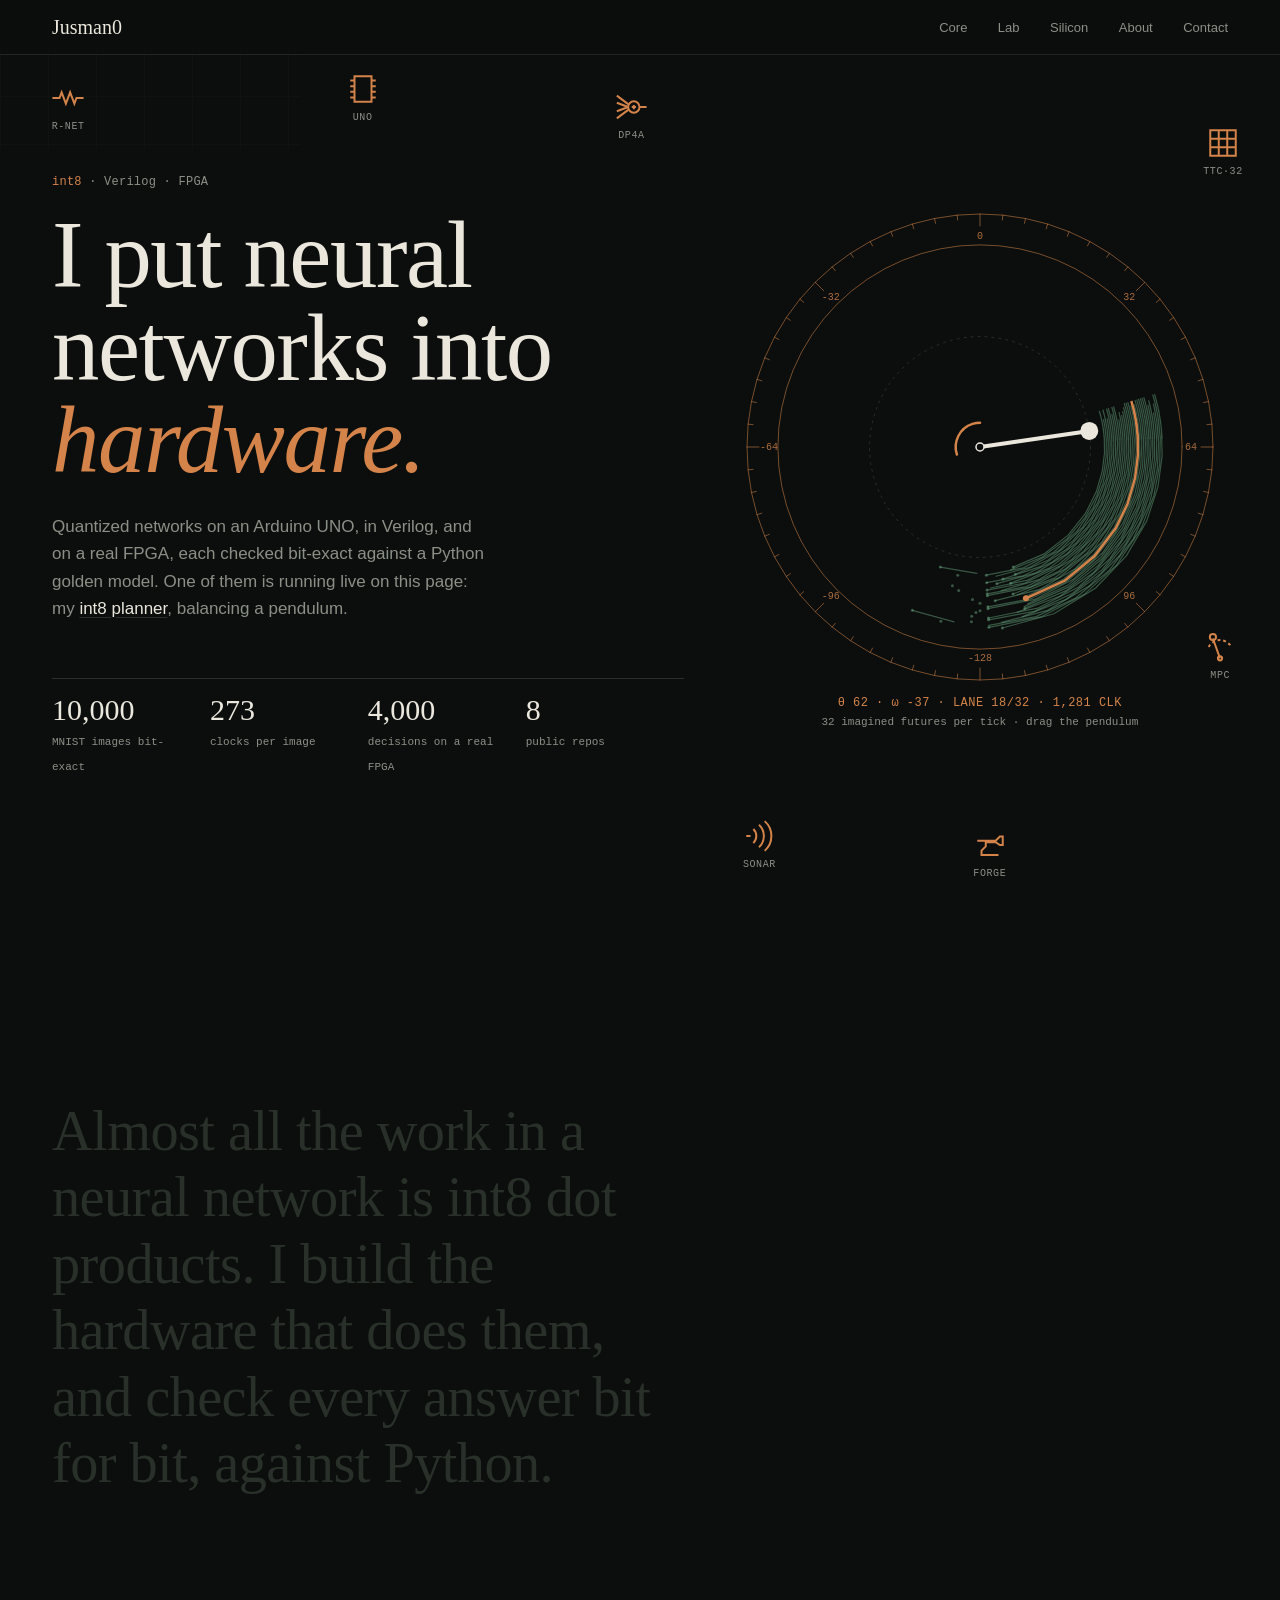
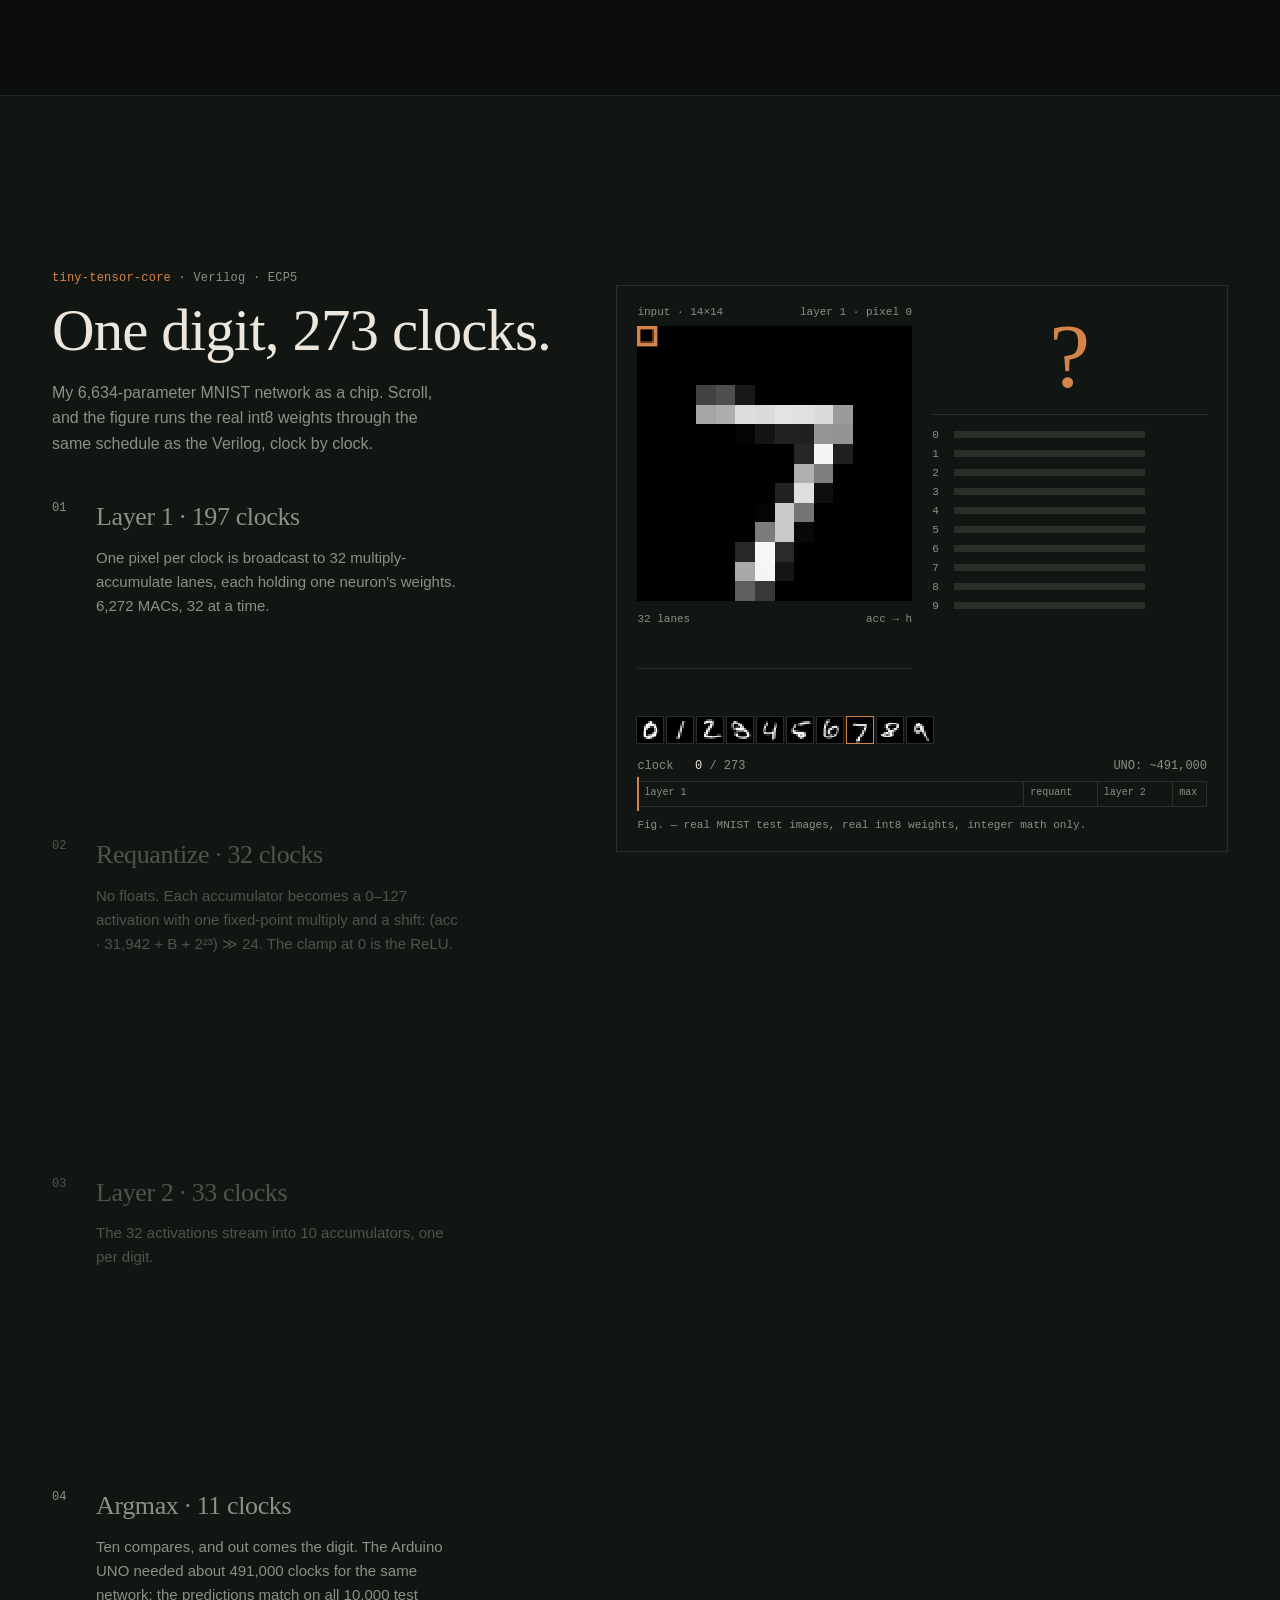
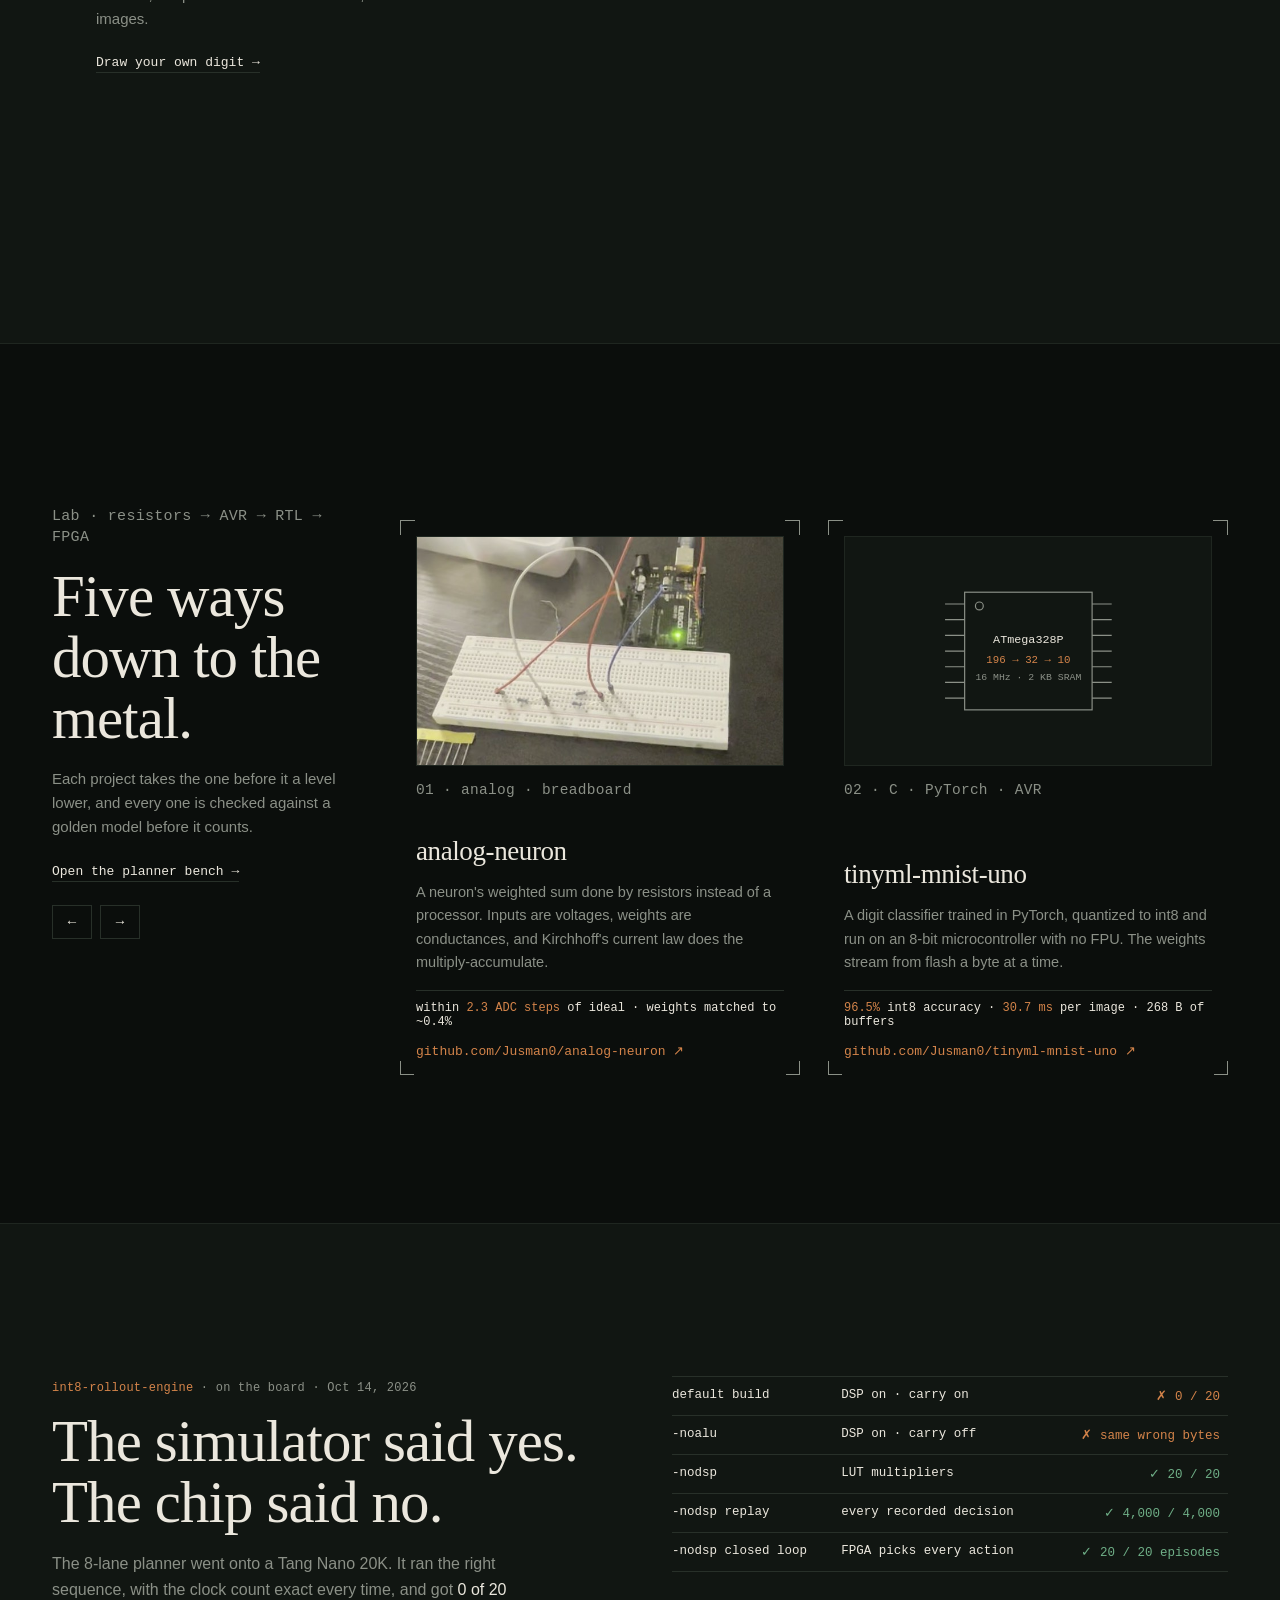
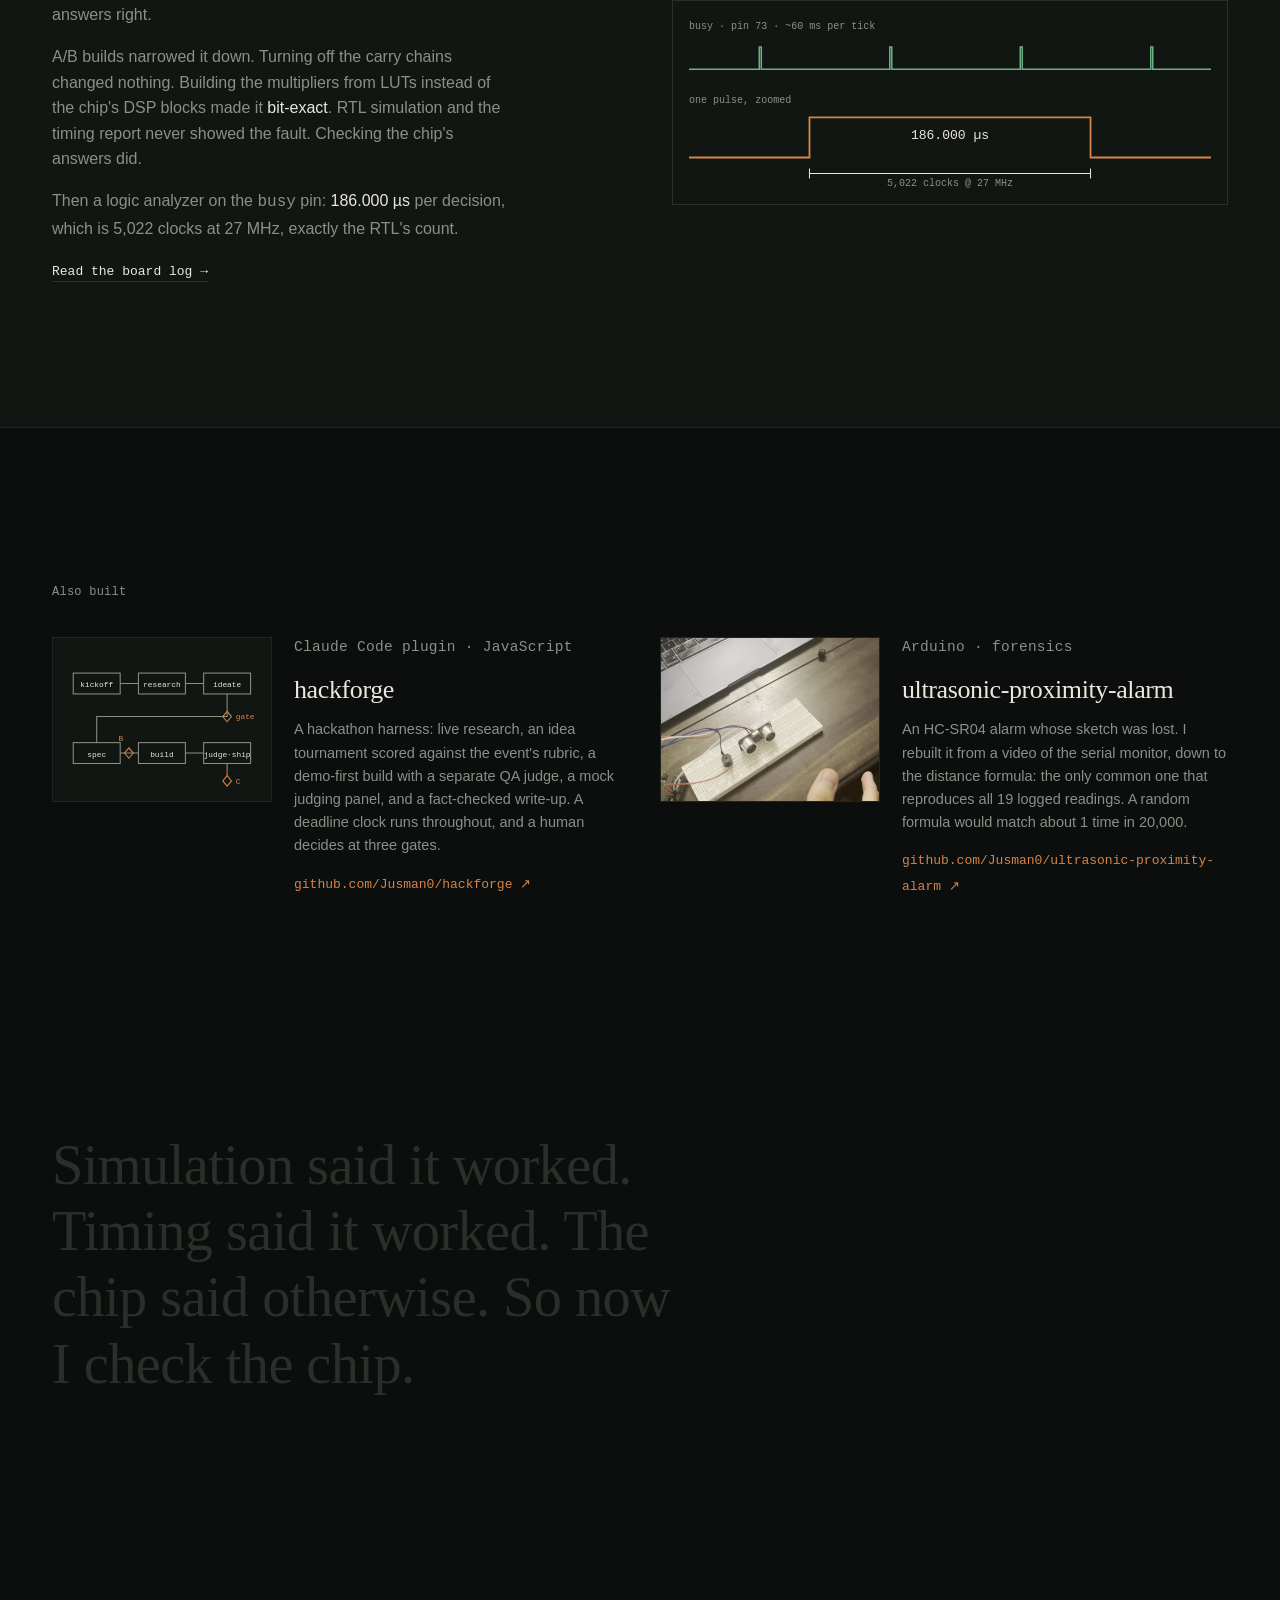
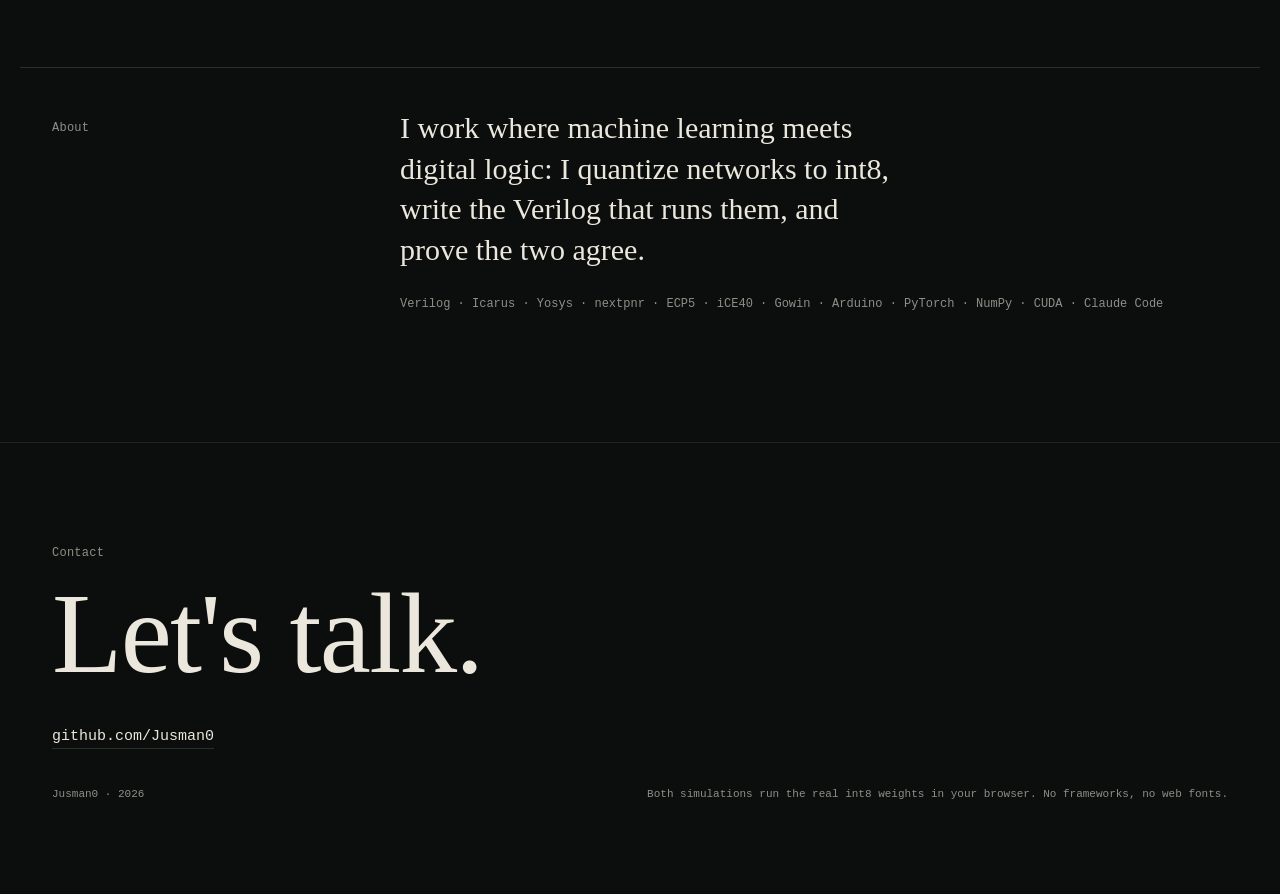
==== commit 73dc1337: "Redesign: dark instrument site with scroll-driven core walkthrough, lab rail and deep-dive pages Co-" ====
--- a/index.html
+++ b/index.html
@@ -3,171 +3,285 @@
 <head>
 <meta charset="utf-8">
 <meta name="viewport" content="width=device-width, initial-scale=1">
-<title>Jusman0</title>
-<meta name="description" content="int8 neural networks in hardware, from an Arduino UNO to Verilog to an FPGA. Live simulations of the real models.">
-<link rel="stylesheet" href="assets/site.css">
+<title>Jusman0 — int8 hardware</title>
+<meta name="description" content="Neural networks in int8 hardware: an Arduino UNO, Verilog, and a real FPGA, each checked bit-exact against Python. With live simulations of the real models.">
+<link rel="icon" href="assets/favicon.svg" type="image/svg+xml">
+<link rel="stylesheet" href="assets/site.css?v=7">
 </head>
 <body>
 
 <nav class="top">
   <div class="wrap top-in">
-    <a class="brand" href="#">Jusman0</a>
+    <a class="brand" href="#top">Jusman0</a>
     <div class="links">
-      <a href="#planner">Planner</a>
-      <a href="#digits">Digits</a>
-      <a href="#projects">Projects</a>
-      <a href="https://github.com/Jusman0">GitHub</a>
-    </div>
-  </div>
+      <a href="#core" class="opt">Core</a>
+      <a href="#lab">Lab</a>
+      <a href="#silicon">Silicon</a>
+      <a href="#about" class="opt">About</a>
+      <a href="#contact">Contact</a>
+    </div>
+  </div>
+  <div class="progress" id="progress"></div>
 </nav>
 
-<!-- ============================== HERO / PLANNER ============================== -->
-<header class="hero" id="planner">
-  <div class="wrap hero-grid">
-    <div class="hero-text">
-      <p class="kicker">int8 · Verilog · FPGA</p>
-      <h1>I put neural networks into hardware.</h1>
-      <p class="lede">This pendulum is being balanced by a port of my <a href="https://github.com/Jusman0/int8-rollout-engine">int8-rollout-engine</a>. Twenty times a second it imagines 32 possible futures through a small learned physics model, scores each one, and acts on the best.</p>
-      <p class="lede">The arcs are those 32 futures. The orange one wins.</p>
-      <p class="hint"><span class="mono">Drag the pendulum</span> to knock it over and watch it recover.</p>
-
-      <div class="readout">
-        <div><span class="k">θ (int8)</span><span class="v" id="r-theta">0</span></div>
-        <div><span class="k">ω (int8)</span><span class="v" id="r-omega">0</span></div>
-        <div><span class="k">torque</span><span class="v" id="r-u">0</span></div>
-        <div><span class="k">winning lane</span><span class="v" id="r-best">0</span></div>
-        <div><span class="k">its cost</span><span class="v" id="r-cost">0</span></div>
-        <div><span class="k">clocks / decision</span><span class="v" id="r-clk">1,281</span></div>
-      </div>
-    </div>
-
-    <div class="hero-sim">
-      <canvas id="pend" aria-label="Pendulum balanced by the int8 planner, with 32 imagined futures drawn as arcs"></canvas>
-      <div class="controls">
-        <div class="seg" role="group" aria-label="Lanes">
-          <span class="seg-l">lanes</span>
-          <button data-lanes="8">8</button><button data-lanes="16">16</button><button data-lanes="32" class="on">32</button>
-        </div>
-        <div class="seg" role="group" aria-label="Horizon">
-          <span class="seg-l">horizon</span>
-          <button data-h="5">5</button><button data-h="15" class="on">15</button>
-        </div>
-        <button class="btn" id="drop">Drop it</button>
-        <button class="btn" id="pause">Pause</button>
-      </div>
-      <div class="lanes" id="lanes" aria-label="Cost of each lane this tick"></div>
-      <p class="cap">Each cell is one hardware lane's total imagined cost this tick. Darker = cheaper.</p>
+<!-- ============================== HERO ============================== -->
+<header class="hero" id="top">
+  <svg class="grid-bg" aria-hidden="true"><defs><pattern id="g" width="48" height="48" patternUnits="userSpaceOnUse"><path d="M48 0H0V48" fill="none" stroke="#1a201b" stroke-width="1"/></pattern></defs><rect width="100%" height="100%" fill="url(#g)"/></svg>
+
+  <div class="glyphs" aria-hidden="true">
+    <a class="glyph" href="#lab" style="left:4%;top:9%"><svg viewBox="0 0 24 24"><path d="M1 12h5l1.5-4 3 8 3-8 3 8 1.5-4h5"/></svg>R-NET</a>
+    <a class="glyph" href="#lab" style="left:27%;top:8%"><svg viewBox="0 0 24 24"><rect x="6" y="3" width="12" height="18"/><path d="M3 6h3M3 10h3M3 14h3M3 18h3M18 6h3M18 10h3M18 14h3M18 18h3"/></svg>UNO</a>
+    <a class="glyph" href="#lab" style="left:48%;top:10%"><svg viewBox="0 0 24 24"><path d="M2 4l8 6M2 9l8 3M2 15l8-3M2 20l8-6"/><circle cx="14" cy="12" r="4"/><path d="M12.5 12h3M14 10.5v3M18 12h5"/></svg>DP4A</a>
+    <a class="glyph" href="#core" style="left:94%;top:14%"><svg viewBox="0 0 24 24"><path d="M3 3h18v18H3zM3 9h18M3 15h18M9 3v18M15 3v18"/></svg>TTC·32</a>
+    <a class="glyph" href="#silicon" style="left:94%;top:70%"><svg viewBox="0 0 24 24"><circle cx="12" cy="20" r="1.5"/><path d="M12 20L7 6"/><circle cx="7" cy="5" r="2.2"/><path d="M4 12a9 9 0 0 1 16 0" stroke-dasharray="2 2"/></svg>MPC</a>
+    <a class="glyph" href="#also" style="left:58%;top:91%"><svg viewBox="0 0 24 24"><path d="M3 12h3M8 7a7 7 0 0 1 0 10M12 4a11 11 0 0 1 0 16M16 1.5a14 14 0 0 1 0 21"/></svg>SONAR</a>
+    <a class="glyph" href="#also" style="left:76%;top:92%"><svg viewBox="0 0 24 24"><path d="M3 9h13l3-3h2v6h-2l-3-2H9v3l-3 3v3h10M6 19h12"/></svg>FORGE</a>
+  </div>
+
+  <div class="wrap hero-in">
+    <div>
+      <p class="label"><span class="c">int8</span> · Verilog · FPGA</p>
+      <h1>I put neural networks into <em>hardware.</em></h1>
+      <p class="sub">Quantized networks on an Arduino UNO, in Verilog, and on a real FPGA, each checked bit-exact against a Python golden model. One of them is running live on this page: my <a href="lab/planner.html">int8 planner</a>, balancing a pendulum.</p>
+      <div class="stats">
+        <div><b>10,000</b><span>MNIST images bit-exact</span></div>
+        <div><b>273</b><span>clocks per image</span></div>
+        <div><b>4,000</b><span>decisions on a real FPGA</span></div>
+        <div><b>8</b><span>public repos</span></div>
+      </div>
+    </div>
+    <div class="hud">
+      <canvas id="hud" aria-label="Live pendulum balanced by the int8 planner. Drag it to push it."></canvas>
+      <div class="hud-read" id="hud-read">θ 0 · ω 0 · LANE 0/32 · 1,281 CLK</div>
+      <div class="hud-hint">32 imagined futures per tick · drag the pendulum</div>
     </div>
   </div>
 </header>
 
-<!-- ============================== DIGITS ============================== -->
-<section class="sec" id="digits">
-  <div class="wrap">
-    <div class="sec-head">
-      <p class="kicker">tiny-tensor-core</p>
-      <h2>Draw a digit. Watch 273 clocks classify it.</h2>
-      <p class="sec-lede">This is my 6,634-parameter MNIST network with its real int8 weights, using the same integer math as the Verilog: 32 multiply-accumulate lanes, a fixed-point requantize, and an argmax. My JS port matches the Python golden model on all 10,000 test images.</p>
-    </div>
-
-    <div class="digit-grid">
-      <div class="panel">
-        <div class="panel-h"><span>Input</span><button class="link" id="clear">Clear</button></div>
-        <canvas id="draw" width="280" height="280" aria-label="Drawing area"></canvas>
-        <div class="samples" id="samples" aria-label="Real MNIST test images"></div>
-        <p class="cap">Or pick a real MNIST test image.</p>
-      </div>
-
-      <div class="panel">
-        <div class="panel-h"><span>What the chip sees</span><span class="muted mono">14 × 14, 0–127</span></div>
-        <canvas id="seen" width="196" height="196" aria-label="Pooled 14 by 14 input"></canvas>
-        <div class="panel-h sub"><span>32 lanes</span><span class="muted mono" id="phase-l">idle</span></div>
-        <canvas id="hid" width="320" height="90" aria-label="32 hidden lanes"></canvas>
-      </div>
-
-      <div class="panel">
-        <div class="panel-h"><span>Output</span><span class="muted mono">logits</span></div>
-        <div class="answer"><span id="digit">–</span></div>
-        <div id="logits" class="logits"></div>
-      </div>
-    </div>
-
-    <div class="clock">
-      <div class="clock-top">
-        <span class="mono">clock <b id="clk">0</b> / 273</span>
-        <span class="muted" id="uno"></span>
-      </div>
-      <div class="track" id="track">
-        <div class="ph" style="flex:197"><span>Layer 1 · 197</span></div>
-        <div class="ph" style="flex:32"><span>Requant · 32</span></div>
-        <div class="ph" style="flex:33"><span>Layer 2 · 33</span></div>
-        <div class="ph" style="flex:11"><span>Argmax · 11</span></div>
-        <div class="cursor" id="cursor"></div>
-      </div>
-    </div>
-  </div>
-</section>
-
-<!-- ============================== PROJECTS ============================== -->
-<section class="sec" id="projects">
-  <div class="wrap">
-    <div class="sec-head">
-      <p class="kicker">Projects</p>
-      <h2>One network, five ways down to the metal.</h2>
-      <p class="sec-lede">Each project builds on the one before it, and every result is checked bit-exact against a Python golden model.</p>
-    </div>
-
-    <ol class="cards">
-      <li class="card">
-        <span class="n">01</span>
-        <h3><a href="https://github.com/Jusman0/analog-neuron">analog-neuron</a></h3>
-        <p>A neuron's weighted sum done by resistors. Kirchhoff's current law does the multiply-accumulate on a breadboard.</p>
-        <div class="stat"><b>≤ 2.3</b> ADC steps from ideal</div>
-      </li>
-      <li class="card">
-        <span class="n">02</span>
-        <h3><a href="https://github.com/Jusman0/tinyml-mnist-uno">tinyml-mnist-uno</a></h3>
-        <p>The MNIST network above, trained in PyTorch, quantized to int8 and run on an ATmega328P with 2 KB of SRAM.</p>
-        <div class="stat"><b>30.7 ms</b> per image · 96.5%</div>
-      </li>
-      <li class="card">
-        <span class="n">03</span>
-        <h3><a href="https://github.com/Jusman0/dp4a-unit">dp4a-unit</a></h3>
-        <p>NVIDIA's DP4A in Verilog: four int8 multiplies into a 32-bit accumulator per operation, every sign mode.</p>
-        <div class="stat"><b>10,000 / 10,000</b> bit-exact</div>
-      </li>
-      <li class="card">
-        <span class="n">04</span>
-        <h3><a href="https://github.com/Jusman0/tiny-tensor-core">tiny-tensor-core</a></h3>
-        <p>The whole network in hardware: 32 MAC lanes, integer requantization, argmax. Placed and routed on an ECP5.</p>
-        <div class="stat"><b>273</b> clocks per image</div>
-      </li>
-      <li class="card">
-        <span class="n">05</span>
-        <h3><a href="https://github.com/Jusman0/int8-rollout-engine">int8-rollout-engine</a></h3>
-        <p>The planner at the top of this page, in Verilog. An 8-lane build runs on a Tang Nano 20K FPGA, hardware-in-the-loop.</p>
-        <div class="stat"><b>4,000 / 4,000</b> decisions bit-exact</div>
-      </li>
-    </ol>
-
-    <h3 class="also">Also</h3>
-    <ul class="also-list">
-      <li><a href="https://github.com/Jusman0/hackforge">hackforge</a> A Claude Code harness for hackathons: research, idea tournament, build with a separate QA judge, mock judging, fact-checked write-up.</li>
-      <li><a href="https://github.com/Jusman0/ultrasonic-proximity-alarm">ultrasonic-proximity-alarm</a> An HC-SR04 alarm whose lost sketch I rebuilt from a video, down to the one formula that reproduces all 19 logged readings.</li>
+<!-- ============================== STATEMENT ============================== -->
+<section class="say">
+  <div class="wrap">
+    <p data-words data-hl="int8|bit|for|bit,">Almost all the work in a neural network is int8 dot products. I build the hardware that does them, and check every answer bit for bit, against Python.</p>
+  </div>
+</section>
+
+<!-- ============================== SCROLLYTELLING: tiny-tensor-core ============================== -->
+<section class="story" id="core">
+  <div class="wrap story-in">
+    <div class="story-text">
+      <p class="label"><span class="c">tiny-tensor-core</span> · Verilog · ECP5</p>
+      <h2>One digit, 273 clocks.</h2>
+      <p class="muted" style="max-width:44ch">My 6,634-parameter MNIST network as a chip. Scroll, and the figure runs the real int8 weights through the same schedule as the Verilog, clock by clock.</p>
+      <ol class="steps">
+        <li class="step" data-from="0" data-to="197"><span class="n">01</span><div><h3>Layer 1 · 197 clocks</h3><p>One pixel per clock is broadcast to 32 multiply-accumulate lanes, each holding one neuron's weights. 6,272 MACs, 32 at a time.</p></div></li>
+        <li class="step" data-from="197" data-to="229"><span class="n">02</span><div><h3>Requantize · 32 clocks</h3><p>No floats. Each accumulator becomes a 0–127 activation with one fixed-point multiply and a shift: (acc · 31,942 + B + 2²³) ≫ 24. The clamp at 0 is the ReLU.</p></div></li>
+        <li class="step" data-from="229" data-to="262"><span class="n">03</span><div><h3>Layer 2 · 33 clocks</h3><p>The 32 activations stream into 10 accumulators, one per digit.</p></div></li>
+        <li class="step" data-from="262" data-to="273"><span class="n">04</span><div><h3>Argmax · 11 clocks</h3><p>Ten compares, and out comes the digit. The Arduino UNO needed about 491,000 clocks for the same network; the predictions match on all 10,000 test images.</p><p style="margin-top:18px"><a class="more" href="lab/digits.html">Draw your own digit →</a></p></div></li>
+      </ol>
+    </div>
+    <div class="story-fig">
+      <div class="fig">
+        <div class="fig-grid">
+          <div>
+            <div class="fig-h"><span>input · 14×14</span><span id="s-phase">idle</span></div>
+            <canvas class="seen" id="s-seen" width="196" height="196"></canvas>
+            <div class="fig-h" style="margin-top:12px"><span>32 lanes</span><span>acc → h</span></div>
+            <canvas class="hid" id="s-hid"></canvas>
+          </div>
+          <div>
+            <div class="answer" id="s-digit">–</div>
+            <div class="logits" id="s-logits"></div>
+          </div>
+        </div>
+        <div class="pick" id="s-pick" aria-label="Choose a real MNIST test image"></div>
+        <div class="clock">
+          <div class="clock-top"><span>clock <b id="s-clk">0</b> / 273</span><span>UNO: ~491,000</span></div>
+          <div class="track" id="s-track">
+            <div class="ph" style="flex:197"><span>layer 1</span></div>
+            <div class="ph" style="flex:32"><span>requant</span></div>
+            <div class="ph" style="flex:33"><span>layer 2</span></div>
+            <div class="ph" style="flex:11"><span>max</span></div>
+            <div class="cursor" id="s-cursor"></div>
+          </div>
+        </div>
+        <div class="fig-cap">Fig. — real MNIST test images, real int8 weights, integer math only.</div>
+      </div>
+    </div>
+  </div>
+</section>
+
+<!-- ============================== LAB ============================== -->
+<section class="lab" id="lab">
+  <div class="wrap lab-in">
+    <div class="lab-head">
+      <p class="label">Lab · resistors → AVR → RTL → FPGA</p>
+      <h2>Five ways down to the metal.</h2>
+      <p>Each project takes the one before it a level lower, and every one is checked against a golden model before it counts.</p>
+      <a class="more" href="lab/planner.html">Open the planner bench →</a>
+      <div class="rail-nav"><button data-dir="-1" aria-label="Previous">←</button><button data-dir="1" aria-label="Next">→</button></div>
+    </div>
+
+    <div class="rail" id="rail">
+      <article class="card"><i class="br1"></i><i class="br2"></i>
+        <div class="art"><img src="assets/img/analog-breadboard.jpg" alt="Resistor network on a breadboard wired to an Arduino UNO" loading="lazy"></div>
+        <p class="label" style="margin-top:14px">01 · analog · breadboard</p>
+        <h3>analog-neuron</h3>
+        <p>A neuron's weighted sum done by resistors instead of a processor. Inputs are voltages, weights are conductances, and Kirchhoff's current law does the multiply-accumulate.</p>
+        <div class="fact">within <b>2.3 ADC steps</b> of ideal · weights matched to ~0.4%</div>
+        <div class="acts"><a class="ext" href="https://github.com/Jusman0/analog-neuron">github.com/Jusman0/analog-neuron ↗</a></div>
+      </article>
+
+      <article class="card"><i class="br1"></i><i class="br2"></i>
+        <div class="art"><svg viewBox="0 0 320 200" fill="none" stroke="#d4844a" stroke-width="1.2">
+          <rect x="95" y="40" width="130" height="120" stroke="#8b9087"/>
+          <path d="M75 52h20M75 68h20M75 84h20M75 100h20M75 116h20M75 132h20M75 148h20M225 52h20M225 68h20M225 84h20M225 100h20M225 116h20M225 132h20M225 148h20" stroke="#8b9087"/>
+          <circle cx="110" cy="54" r="4" stroke="#8b9087"/>
+          <text x="160" y="92" fill="#ebe7dd" stroke="none" font-family="ui-monospace,Menlo,monospace" font-size="12" text-anchor="middle">ATmega328P</text>
+          <text x="160" y="112" fill="#d4844a" stroke="none" font-family="ui-monospace,Menlo,monospace" font-size="11" text-anchor="middle">196 → 32 → 10</text>
+          <text x="160" y="130" fill="#8b9087" stroke="none" font-family="ui-monospace,Menlo,monospace" font-size="10" text-anchor="middle">16 MHz · 2 KB SRAM</text>
+        </svg></div>
+        <p class="label" style="margin-top:14px">02 · C · PyTorch · AVR</p>
+        <h3>tinyml-mnist-uno</h3>
+        <p>A digit classifier trained in PyTorch, quantized to int8 and run on an 8-bit microcontroller with no FPU. The weights stream from flash a byte at a time.</p>
+        <div class="fact"><b>96.5%</b> int8 accuracy · <b>30.7 ms</b> per image · 268 B of buffers</div>
+        <div class="acts"><a class="ext" href="https://github.com/Jusman0/tinyml-mnist-uno">github.com/Jusman0/tinyml-mnist-uno ↗</a></div>
+      </article>
+
+      <article class="card"><i class="br1"></i><i class="br2"></i>
+        <div class="art"><svg viewBox="0 0 320 200" fill="none" stroke-width="1.2" font-family="ui-monospace,Menlo,monospace" font-size="10">
+          <g stroke="#8b9087"><path d="M30 40h60M30 80h60M30 120h60M30 160h60"/></g>
+          <g stroke="#d4844a"><rect x="90" y="28" width="40" height="24"/><rect x="90" y="68" width="40" height="24"/><rect x="90" y="108" width="40" height="24"/><rect x="90" y="148" width="40" height="24"/>
+          <path d="M130 40h30l30 50M130 80h30l30 14M130 120h30l30-14M130 160h30l30-50"/><circle cx="205" cy="100" r="16"/><path d="M221 100h70"/></g>
+          <g fill="#ebe7dd" stroke="none" text-anchor="middle"><text x="110" y="44">×</text><text x="110" y="84">×</text><text x="110" y="124">×</text><text x="110" y="164">×</text><text x="205" y="104">Σ+c</text></g>
+          <g fill="#8b9087" stroke="none"><text x="30" y="34">a0·b0</text><text x="30" y="74">a1·b1</text><text x="30" y="114">a2·b2</text><text x="30" y="154">a3·b3</text><text x="262" y="92">d</text></g>
+        </svg></div>
+        <p class="label" style="margin-top:14px">03 · Verilog · iCE40</p>
+        <h3>dp4a-unit</h3>
+        <p>NVIDIA's DP4A instruction in Verilog: four int8 multiplies summed into a 32-bit accumulator in one operation, with one 9×9 multiplier covering every sign mode.</p>
+        <div class="fact"><b>10,000 / 10,000</b> bit-exact · ~51.6 → ~88.5 MHz pipelined</div>
+        <div class="acts"><a class="ext" href="https://github.com/Jusman0/dp4a-unit">github.com/Jusman0/dp4a-unit ↗</a></div>
+      </article>
+
+      <article class="card"><i class="br1"></i><i class="br2"></i>
+        <div class="art"><svg viewBox="0 0 320 200" fill="none" stroke-width="1.2" font-family="ui-monospace,Menlo,monospace" font-size="10" id="ttc-art"></svg></div>
+        <p class="label" style="margin-top:14px">04 · Verilog · ECP5</p>
+        <h3>tiny-tensor-core</h3>
+        <p>The whole MNIST network as a chip: 32 parallel MAC lanes, integer-only requantization between layers, and an argmax that outputs the digit.</p>
+        <div class="fact"><b>273</b> clocks per image · <b>96.48%</b>, no prediction differs</div>
+        <div class="acts"><a class="more" href="lab/digits.html">How it works →</a><a class="ext" href="https://github.com/Jusman0/tiny-tensor-core">github ↗</a></div>
+      </article>
+
+      <article class="card"><i class="br1"></i><i class="br2"></i>
+        <div class="art"><svg viewBox="0 0 320 200" fill="none" stroke-width="1.2" id="mpc-art"></svg></div>
+        <p class="label" style="margin-top:14px">05 · Verilog · CUDA · Tang Nano 20K</p>
+        <h3>int8-rollout-engine</h3>
+        <p>Sampling-based model-predictive control with the rollouts in hardware: every tick, 32 int8 lanes imagine 32 futures of a pendulum and hand back the best plan.</p>
+        <div class="fact"><b>4,000 / 4,000</b> decisions bit-exact on the FPGA · <b>1,281</b> clocks / decision</div>
+        <div class="acts"><a class="more" href="lab/planner.html">How it works →</a><a class="ext" href="https://github.com/Jusman0/int8-rollout-engine">github ↗</a></div>
+      </article>
+    </div>
+  </div>
+</section>
+
+<!-- ============================== SILICON ============================== -->
+<section class="silicon" id="silicon">
+  <div class="wrap si-in">
+    <div>
+      <p class="label"><span class="c">int8-rollout-engine</span> · on the board · Oct 14, 2026</p>
+      <h2>The simulator said yes. The chip said no.</h2>
+      <p>The 8-lane planner went onto a Tang Nano 20K. It ran the right sequence, with the clock count exact every time, and got <b>0 of 20</b> answers right.</p>
+      <p>A/B builds narrowed it down. Turning off the carry chains changed nothing. Building the multipliers from LUTs instead of the chip's DSP blocks made it <b>bit-exact</b>. RTL simulation and the timing report never showed the fault. Checking the chip's answers did.</p>
+      <p>Then a logic analyzer on the <code class="mono">busy</code> pin: <b>186.000 µs</b> per decision, which is 5,022 clocks at 27 MHz, exactly the RTL's count.</p>
+      <a class="more" href="https://github.com/Jusman0/int8-rollout-engine/blob/main/board/README.md">Read the board log →</a>
+    </div>
+    <div>
+      <table class="ab">
+        <tr><td>default build</td><td>DSP on · carry on</td><td class="no">✗ 0 / 20</td></tr>
+        <tr><td><span class="mono">-noalu</span></td><td>DSP on · carry off</td><td class="no">✗ same wrong bytes</td></tr>
+        <tr><td><span class="mono">-nodsp</span></td><td>LUT multipliers</td><td class="ok">✓ 20 / 20</td></tr>
+        <tr><td><span class="mono">-nodsp</span> replay</td><td>every recorded decision</td><td class="ok">✓ 4,000 / 4,000</td></tr>
+        <tr><td><span class="mono">-nodsp</span> closed loop</td><td>FPGA picks every action</td><td class="ok">✓ 20 / 20 episodes</td></tr>
+      </table>
+      <div class="scope">
+        <svg viewBox="0 0 520 170" font-family="ui-monospace,Menlo,monospace" font-size="10">
+          <text x="0" y="12" fill="#8b9087">busy · pin 73 · ~60 ms per tick</text>
+          <path d="M0 52 H70 V30 H72 V52 H200 V30 H202 V52 H330 V30 H332 V52 H460 V30 H462 V52 H520" fill="none" stroke="#6faf87" stroke-width="1.5"/>
+          <text x="0" y="86" fill="#8b9087">one pulse, zoomed</text>
+          <path d="M0 140 H120 V100 H400 V140 H520" fill="none" stroke="#d4844a" stroke-width="1.8"/>
+          <path d="M120 156 H400 M120 151 V161 M400 151 V161" stroke="#ebe7dd" stroke-width="1"/>
+          <text x="260" y="122" fill="#ebe7dd" text-anchor="middle" font-size="13">186.000 µs</text>
+          <text x="260" y="168" fill="#8b9087" text-anchor="middle">5,022 clocks @ 27 MHz</text>
+        </svg>
+      </div>
+    </div>
+  </div>
+</section>
+
+<!-- ============================== ALSO ============================== -->
+<section class="also" id="also">
+  <div class="wrap">
+    <p class="label">Also built</p>
+    <div class="also-grid">
+      <div class="also-item">
+        <div class="art"><svg viewBox="0 0 220 165" fill="none" stroke-width="1.2" font-family="ui-monospace,Menlo,monospace" font-size="9">
+          <g stroke="#8b9087"><rect x="8" y="30" width="54" height="24"/><rect x="83" y="30" width="54" height="24"/><rect x="158" y="30" width="54" height="24"/><rect x="8" y="110" width="54" height="24"/><rect x="83" y="110" width="54" height="24"/><rect x="158" y="110" width="54" height="24"/>
+          <path d="M62 42h21M137 42h21M185 54v26H35v30M62 122h21M137 122h21"/></g>
+          <g stroke="#d4844a"><path d="M185 74l-5 6 5 6 5-6z"/><path d="M72 116l-5 6 5 6 5-6z"/><path d="M185 134v14"/><path d="M185 148l-5 6 5 6 5-6z"/></g>
+          <g fill="#ebe7dd"><text x="35" y="46" text-anchor="middle">kickoff</text><text x="110" y="46" text-anchor="middle">research</text><text x="185" y="46" text-anchor="middle">ideate</text><text x="35" y="126" text-anchor="middle">spec</text><text x="110" y="126" text-anchor="middle">build</text><text x="185" y="126" text-anchor="middle">judge·ship</text></g>
+          <g fill="#d4844a"><text x="195" y="83">gate A</text><text x="60" y="108">B</text><text x="195" y="158">C</text></g>
+        </svg></div>
+        <div>
+          <p class="label">Claude Code plugin · JavaScript</p>
+          <h3>hackforge</h3>
+          <p>A hackathon harness: live research, an idea tournament scored against the event's rubric, a demo-first build with a separate QA judge, a mock judging panel, and a fact-checked write-up. A deadline clock runs throughout, and a human decides at three gates.</p>
+          <a class="ext" href="https://github.com/Jusman0/hackforge">github.com/Jusman0/hackforge ↗</a>
+        </div>
+      </div>
+      <div class="also-item">
+        <div class="art"><img src="assets/img/ultrasonic-setup.jpg" alt="HC-SR04 sensor and buzzer on a breadboard with a hand approaching" loading="lazy"></div>
+        <div>
+          <p class="label">Arduino · forensics</p>
+          <h3>ultrasonic-proximity-alarm</h3>
+          <p>An HC-SR04 alarm whose sketch was lost. I rebuilt it from a video of the serial monitor, down to the distance formula: the only common one that reproduces all 19 logged readings. A random formula would match about 1 time in 20,000.</p>
+          <a class="ext" href="https://github.com/Jusman0/ultrasonic-proximity-alarm">github.com/Jusman0/ultrasonic-proximity-alarm ↗</a>
+        </div>
+      </div>
+    </div>
+  </div>
+</section>
+
+<section class="say">
+  <div class="wrap">
+    <p data-words data-hl="chip.|chip">Simulation said it worked. Timing said it worked. The chip said otherwise. So now I check the chip.</p>
+  </div>
+</section>
+
+<!-- ============================== ABOUT / CONTACT ============================== -->
+<section class="about" id="about">
+  <div class="wrap about-in">
+    <p class="label">About</p>
+    <div>
+      <p>I work where machine learning meets digital logic: I quantize networks to int8, write the Verilog that runs them, and prove the two agree.</p>
+      <div class="tools">Verilog · Icarus · Yosys · nextpnr · ECP5 · iCE40 · Gowin · Arduino · PyTorch · NumPy · CUDA · Claude Code</div>
+    </div>
+  </div>
+</section>
+
+<section class="contact" id="contact">
+  <div class="wrap">
+    <p class="label">Contact</p>
+    <h2>Let's talk.</h2>
+    <ul>
+      <li><a href="https://github.com/Jusman0">github.com/Jusman0</a></li>
     </ul>
-  </div>
-</section>
-
-<footer class="foot">
-  <div class="wrap foot-in">
-    <span>Jusman0</span>
-    <span class="muted">Both simulations run the real int8 weights in your browser.</span>
-    <a href="https://github.com/Jusman0">github.com/Jusman0</a>
-  </div>
-</footer>
-
-<script src="assets/models.js"></script>
-<script src="assets/engine.js"></script>
-<script src="assets/site.js"></script>
+    <div class="foot"><span>Jusman0 · 2026</span><span>Both simulations run the real int8 weights in your browser. No frameworks, no web fonts.</span></div>
+  </div>
+</section>
+
+<script src="assets/models.js?v=7"></script>
+<script src="assets/engine.js?v=7"></script>
+<script src="assets/planner.js?v=7"></script>
+<script src="assets/digits.js?v=7"></script>
+<script src="assets/home.js?v=7"></script>
 </body>
 </html>
--- a/assets/site.css
+++ b/assets/site.css
@@ -1,168 +1,266 @@
+/* Dark solder mask, copper, and the green of a lit trace. No web fonts. */
 :root {
-  --paper: #f6f5f0;
-  --panel: #fbfaf6;
-  --ink: #141414;
-  --muted: #66655f;
-  --rule: #d9d7cf;
-  --green: #0f5c3a;   /* solder mask */
-  --copper: #b5651d;  /* exposed copper */
+  color-scheme: dark;
+  --bg: #0b0e0c;
+  --bg2: #111612;
+  --ink: #ebe7dd;
+  --muted: #8b9087;
+  --faint: #283029;
+  --rule: #1f2620;
+  --copper: #d4844a;
+  --green: #6faf87;
+  --serif: "Iowan Old Style", "Charter", "Palatino Linotype", Palatino, "Book Antiqua", Georgia, serif;
+  --sans: -apple-system, BlinkMacSystemFont, "Helvetica Neue", Helvetica, Arial, sans-serif;
   --mono: ui-monospace, "SF Mono", Menlo, Consolas, "Liberation Mono", monospace;
 }
-@media (prefers-color-scheme: dark) {
-  :root {
-    --paper: #0f110f;
-    --panel: #151815;
-    --ink: #e8e6df;
-    --muted: #96958d;
-    --rule: #2b302b;
-    --green: #5fb586;
-    --copper: #e08a3c;
-  }
-}
 
 * { box-sizing: border-box; }
-html { -webkit-text-size-adjust: 100%; scroll-behavior: smooth; }
-body {
-  margin: 0;
-  background: var(--paper);
-  color: var(--ink);
-  font: 17px/1.55 -apple-system, BlinkMacSystemFont, "Helvetica Neue", Helvetica, Arial, sans-serif;
-}
-a { color: var(--green); text-underline-offset: 3px; text-decoration-thickness: 1px; }
-a:hover { text-decoration-thickness: 2px; }
+html { -webkit-text-size-adjust: 100%; }
+body { margin: 0; background: var(--bg); color: var(--ink); font: 16px/1.6 var(--sans); }
+a { color: inherit; }
+img { display: block; max-width: 100%; }
+canvas { display: block; touch-action: none; }
 .mono { font-family: var(--mono); }
 .muted { color: var(--muted); }
-canvas { display: block; touch-action: none; }
-
-.wrap { max-width: 1160px; margin: 0 auto; padding: 0 24px; }
-
-/* nav */
-.top { border-bottom: 1px solid var(--rule); background: var(--paper); position: sticky; top: 0; z-index: 5; }
-.top-in { display: flex; justify-content: space-between; align-items: center; height: 56px; }
-.brand { font-weight: 700; color: var(--ink); text-decoration: none; font-size: 18px; }
-.links a { margin-left: 22px; font-size: 15px; color: var(--ink); text-decoration: none; }
-.links a:hover { color: var(--green); }
-
-.hero, .sec { scroll-margin-top: 56px; }
-.kicker { font-family: var(--mono); font-size: 13px; color: var(--green); margin: 0 0 12px; letter-spacing: 0.02em; }
-
-/* hero */
-.hero { padding: 56px 0 72px; border-bottom: 1px solid var(--rule); }
-.hero-grid { display: grid; grid-template-columns: minmax(0, 5fr) minmax(0, 6fr); gap: 56px; align-items: start; }
-h1 { font-size: 56px; line-height: 1.04; letter-spacing: -0.025em; margin: 0 0 22px; }
-.lede { font-size: 18px; margin: 0 0 12px; max-width: 46ch; }
-.hint { margin: 20px 0 0; font-size: 15px; color: var(--muted); }
-.hint .mono { color: var(--copper); }
-
-.readout { margin-top: 32px; display: grid; grid-template-columns: repeat(3, 1fr); border-top: 1px solid var(--ink); }
-.readout > div { padding: 10px 0 12px; border-bottom: 1px solid var(--rule); }
-.readout .k { display: block; font-size: 12px; color: var(--muted); }
-.readout .v { font-family: var(--mono); font-size: 22px; font-variant-numeric: tabular-nums; }
-
-.hero-sim { border: 1px solid var(--rule); background: var(--panel); padding: 16px; }
-#pend { width: 100%; aspect-ratio: 1 / 0.86; cursor: grab; }
-#pend.grab { cursor: grabbing; }
-
-.controls { display: flex; flex-wrap: wrap; gap: 10px; margin-top: 12px; align-items: center; }
-.seg { display: inline-flex; align-items: center; border: 1px solid var(--rule); }
-.seg-l { font-family: var(--mono); font-size: 12px; color: var(--muted); padding: 0 8px; }
-.seg button, .btn {
-  font: 13px var(--mono); color: var(--ink); background: transparent; border: 0;
-  border-left: 1px solid var(--rule); padding: 7px 11px; cursor: pointer;
-}
-.seg button.on { background: var(--ink); color: var(--paper); }
-.btn { border: 1px solid var(--rule); }
-.btn:hover, .seg button:hover:not(.on) { background: var(--rule); }
-
-.lanes { display: grid; grid-template-columns: repeat(32, 1fr); gap: 2px; margin-top: 14px; }
-.lanes div { height: 22px; background: var(--green); }
+
+.wrap { max-width: 1240px; margin: 0 auto; padding: 0 32px; }
+.label { font: 12px/1.4 var(--mono); color: var(--muted); letter-spacing: 0.02em; }
+.label .c, .c { color: var(--copper); }
+h1, h2, h3, .serif { font-family: var(--serif); font-weight: 400; letter-spacing: -0.015em; }
+h2 { font-size: clamp(34px, 4.6vw, 60px); line-height: 1.04; margin: 14px 0 18px; }
+.more { font: 13px var(--mono); color: var(--ink); text-decoration: none; border-bottom: 1px solid var(--faint); padding-bottom: 2px; }
+.more:hover { border-color: var(--copper); color: var(--copper); }
+.ext { font: 13px var(--mono); color: var(--copper); text-decoration: none; }
+.ext:hover { text-decoration: underline; text-underline-offset: 3px; }
+
+/* ---------- nav ---------- */
+.top { position: fixed; inset: 0 0 auto; z-index: 20; background: rgba(11, 14, 12, 0.88); border-bottom: 1px solid var(--rule); }
+.top-in { display: flex; justify-content: space-between; align-items: center; height: 54px; }
+.brand { font: 20px var(--serif); text-decoration: none; }
+.links a { margin-left: 26px; font-size: 13px; color: var(--muted); text-decoration: none; }
+.links a:hover, .links a.on { color: var(--ink); }
+.progress { position: absolute; left: 0; bottom: -1px; height: 1px; background: var(--copper); width: 0; }
+
+/* ---------- hero ---------- */
+.hero { position: relative; min-height: 100vh; min-height: 100svh; display: flex; align-items: center; padding: 96px 0 56px; overflow: hidden; }
+.hero .grid-bg { position: absolute; inset: 0; opacity: 0.55; pointer-events: none; }
+.hero-in { position: relative; display: grid; grid-template-columns: minmax(0, 1.12fr) minmax(0, 0.88fr); gap: 48px; align-items: center; width: 100%; }
+.hero h1 { font-size: clamp(50px, 7.4vw, 108px); line-height: 0.98; margin: 18px 0 26px; }
+.hero h1 em { font-style: italic; color: var(--copper); }
+.hero .sub { font-size: 17px; color: var(--muted); max-width: 46ch; margin: 0; }
+.hero .sub a { color: var(--ink); text-underline-offset: 3px; text-decoration-color: var(--faint); }
+.hero .sub a:hover { text-decoration-color: var(--copper); }
+
+.hud { position: relative; justify-self: center; width: min(100%, 470px); }
+.hud canvas { width: 100%; aspect-ratio: 1; cursor: grab; }
+.hud canvas.grab { cursor: grabbing; }
+.hud-read { margin-top: 14px; text-align: center; font: 12px var(--mono); color: var(--copper); letter-spacing: 0.04em; font-variant-numeric: tabular-nums; }
+.hud-hint { text-align: center; font: 11px var(--mono); color: var(--muted); margin-top: 6px; }
+
+.glyph { position: absolute; display: flex; flex-direction: column; align-items: center; gap: 6px; text-decoration: none; color: var(--muted); font: 10px var(--mono); letter-spacing: 0.06em; animation: drift 7s ease-in-out infinite; }
+.glyph svg { width: 34px; height: 34px; stroke: var(--copper); fill: none; stroke-width: 1.4; }
+.glyph:hover { color: var(--ink); }
+.glyph:nth-child(2n) { animation-duration: 9s; animation-delay: -3s; }
+.glyph:nth-child(3n) { animation-duration: 11s; animation-delay: -5s; }
+@keyframes drift { 50% { transform: translateY(-9px); } }
+
+.stats { position: relative; display: grid; grid-template-columns: repeat(4, 1fr); margin-top: 56px; border-top: 1px solid var(--faint); }
+.stats div { padding: 14px 16px 0 0; }
+.stats b { display: block; font: 400 30px var(--serif); color: var(--ink); font-variant-numeric: tabular-nums; }
+.stats span { font: 11px var(--mono); color: var(--muted); }
+
+/* ---------- word-by-word statement ---------- */
+.say { padding: 22vh 0; }
+.say p { font: 400 clamp(30px, 4.4vw, 58px)/1.18 var(--serif); letter-spacing: -0.01em; margin: 0; max-width: 22ch; }
+.say p .w { color: var(--faint); transition: color 0.25s; }
+.say p .w.on { color: var(--ink); }
+.say p .w.on.hl { color: var(--copper); }
+
+/* ---------- scrollytelling ---------- */
+.story { background: var(--bg2); border-top: 1px solid var(--rule); border-bottom: 1px solid var(--rule); }
+.story-in { display: grid; grid-template-columns: minmax(0, 0.9fr) minmax(0, 1.1fr); gap: 64px; }
+.story-text { padding: 18vh 0 30vh; }
+.steps { list-style: none; padding: 0; margin: 40px 0 0; }
+.step { display: grid; grid-template-columns: 44px 1fr; padding: 0 0 24vh; color: var(--muted); transition: color 0.3s; opacity: 0.5; }
+.step.on { color: var(--ink); opacity: 1; }
+.step .n { font: 12px var(--mono); color: var(--muted); padding-top: 5px; }
+.step.on .n { color: var(--copper); }
+.step h3 { font-size: 26px; margin: 0 0 8px; }
+.step p { margin: 0; font-size: 15px; max-width: 44ch; }
+.step:last-child { padding-bottom: 0; }
+
+.story-fig { position: sticky; top: 0; height: 100vh; height: 100svh; display: flex; flex-direction: column; justify-content: center; padding: 70px 0 24px; }
+.fig { border: 1px solid var(--faint); padding: 20px; position: relative; }
+.fig-grid { display: grid; grid-template-columns: minmax(0, 1fr) minmax(0, 1fr); gap: 20px; }
+.fig-h { display: flex; justify-content: space-between; font: 11px var(--mono); color: var(--muted); margin-bottom: 8px; }
+.fig .seen { width: 100%; aspect-ratio: 1; image-rendering: pixelated; }
+.fig .hid { width: 100%; height: 70px; margin-top: 4px; }
+.answer { font: 400 92px/1 var(--serif); color: var(--copper); text-align: center; padding: 4px 0 12px; border-bottom: 1px solid var(--faint); margin-bottom: 10px; }
+.logits div { display: grid; grid-template-columns: 14px 1fr 54px; gap: 8px; align-items: center; font: 11px var(--mono); height: 19px; color: var(--muted); }
+.logits .bar { height: 7px; background: var(--faint); position: relative; }
+.logits .bar i { position: absolute; inset: 0 auto 0 0; background: var(--green); }
+.logits .win { color: var(--ink); }
+.logits .win .bar i { background: var(--copper); }
+.logits .num { text-align: right; font-variant-numeric: tabular-nums; }
+.pick { display: flex; gap: 4px; margin-top: 14px; }
+.pick canvas { width: 26px; height: 26px; image-rendering: pixelated; cursor: pointer; outline: 1px solid var(--faint); }
+.pick canvas.on, .pick canvas:hover { outline: 1px solid var(--copper); }
+.fig-cap { font: 11px var(--mono); color: var(--muted); margin-top: 12px; }
+
+.clock { margin-top: 16px; }
+.clock-top { display: flex; justify-content: space-between; font: 12px var(--mono); color: var(--muted); margin-bottom: 8px; gap: 12px; }
+.clock-top b { color: var(--ink); font-weight: 400; font-variant-numeric: tabular-nums; display: inline-block; min-width: 3ch; text-align: right; }
+.track { display: flex; position: relative; height: 26px; border: 1px solid var(--faint); }
+.ph { border-right: 1px solid var(--faint); font: 10px var(--mono); color: var(--muted); padding: 5px 6px; overflow: hidden; white-space: nowrap; }
+.ph:nth-child(4) { border-right: 0; }
+.ph.done { background: var(--faint); color: var(--ink); }
+.cursor { position: absolute; top: -5px; bottom: -5px; width: 2px; background: var(--copper); left: 0; }
+
+/* ---------- lab carousel ---------- */
+.lab { padding: 18vh 0 14vh; }
+.lab-in { display: grid; grid-template-columns: 300px minmax(0, 1fr); gap: 48px; align-items: start; }
+.lab-head { position: sticky; top: 110px; }
+.lab-head p { color: var(--muted); font-size: 15px; margin: 0 0 18px; }
+.rail-nav { display: flex; gap: 8px; margin-top: 22px; }
+.rail-nav button { font: 14px var(--mono); background: none; color: var(--ink); border: 1px solid var(--faint); width: 40px; height: 34px; cursor: pointer; }
+.rail-nav button:hover { border-color: var(--copper); color: var(--copper); }
+.rail { display: grid; grid-auto-flow: column; grid-auto-columns: min(400px, 82vw); gap: 28px; overflow-x: auto; scroll-snap-type: x mandatory; padding: 14px 14px 22px; scrollbar-width: thin; scrollbar-color: var(--faint) transparent; }
+.card { scroll-snap-align: start; position: relative; padding: 16px; display: flex; flex-direction: column; }
+.card::before, .card::after, .card .br1, .card .br2 { content: ""; position: absolute; width: 14px; height: 14px; border-color: var(--muted); border-style: solid; }
+.card::before { top: 0; left: 0; border-width: 1px 0 0 1px; }
+.card::after { top: 0; right: 0; border-width: 1px 1px 0 0; }
+.card .br1 { bottom: 0; left: 0; border-width: 0 0 1px 1px; }
+.card .br2 { bottom: 0; right: 0; border-width: 0 1px 1px 0; }
+.card:hover::before, .card:hover::after, .card:hover .br1, .card:hover .br2 { border-color: var(--copper); }
+.card .art { aspect-ratio: 16 / 10; background: var(--bg2); border: 1px solid var(--rule); display: flex; align-items: center; justify-content: center; overflow: hidden; }
+.card .art img { width: 100%; height: 100%; object-fit: cover; filter: saturate(0.8); }
+.card .art svg { width: 86%; height: 86%; }
+.card h3 { font-size: 27px; margin: 14px 0 8px; }
+.card p { font-size: 14.5px; color: var(--muted); margin: 0 0 16px; flex: 1; }
+.card .fact { font: 12px var(--mono); color: var(--ink); border-top: 1px solid var(--faint); padding-top: 10px; margin-bottom: 14px; }
+.card .fact b { color: var(--copper); font-weight: 400; }
+.card .acts { display: flex; gap: 18px; flex-wrap: wrap; }
+
+/* ---------- silicon story ---------- */
+.silicon { background: var(--bg2); border-top: 1px solid var(--rule); border-bottom: 1px solid var(--rule); padding: 16vh 0; }
+.si-in { display: grid; grid-template-columns: minmax(0, 1fr) minmax(0, 1fr); gap: 64px; align-items: start; }
+.si-in p { color: var(--muted); max-width: 52ch; }
+.si-in p b { color: var(--ink); font-weight: 400; }
+.ab { width: 100%; border-collapse: collapse; font: 12.5px var(--mono); margin-top: 8px; }
+.ab td { padding: 11px 8px 11px 0; border-top: 1px solid var(--faint); vertical-align: top; }
+.ab tr:last-child td { border-bottom: 1px solid var(--faint); }
+.ab .ok { color: var(--green); }
+.ab .no { color: var(--copper); }
+.ab td:last-child { text-align: right; white-space: nowrap; font-variant-numeric: tabular-nums; }
+.scope { margin-top: 28px; border: 1px solid var(--faint); padding: 16px; }
+.scope svg { width: 100%; height: auto; display: block; }
+
+/* ---------- also ---------- */
+.also { padding: 16vh 0 4vh; }
+.also-grid { display: grid; grid-template-columns: repeat(2, minmax(0, 1fr)); gap: 40px; margin-top: 36px; }
+.also-item { display: grid; grid-template-columns: 220px minmax(0, 1fr); gap: 22px; align-items: start; }
+.also-item .art { aspect-ratio: 4 / 3; border: 1px solid var(--rule); background: var(--bg2); overflow: hidden; display: flex; align-items: center; justify-content: center; }
+.also-item .art img { width: 100%; height: 100%; object-fit: cover; filter: saturate(0.8); }
+.also-item .art svg { width: 88%; height: 88%; }
+.also-item h3 { font-size: 26px; margin: 6px 0 8px; }
+.also-item p { font-size: 14.5px; color: var(--muted); margin: 0 0 12px; }
+
+/* ---------- about / contact ---------- */
+.about { padding: 8vh 0 14vh; }
+.about-in { display: grid; grid-template-columns: 300px minmax(0, 1fr); gap: 48px; border-top: 1px solid var(--faint); padding-top: 40px; }
+.about-in > div p { font: 400 clamp(22px, 2.4vw, 30px)/1.35 var(--serif); margin: 0 0 22px; max-width: 34ch; }
+.tools { font: 12px var(--mono); color: var(--muted); line-height: 2; }
+.contact { padding: 10vh 0 6vh; border-top: 1px solid var(--rule); }
+.contact h2 { font-size: clamp(56px, 9vw, 128px); margin: 0 0 28px; }
+.contact ul { list-style: none; padding: 0; margin: 0; display: flex; gap: 36px; flex-wrap: wrap; }
+.contact a { font: 15px var(--mono); text-decoration: none; border-bottom: 1px solid var(--faint); padding-bottom: 3px; }
+.contact a:hover { color: var(--copper); border-color: var(--copper); }
+.foot { padding: 40px 0; font: 11px var(--mono); color: var(--muted); display: flex; justify-content: space-between; gap: 16px; flex-wrap: wrap; }
+
+/* ---------- lab pages ---------- */
+.page { padding: 110px 0 60px; }
+.crumb { font: 12px var(--mono); color: var(--muted); text-decoration: none; }
+.crumb:hover { color: var(--copper); }
+.page h1 { font-size: clamp(44px, 6vw, 84px); line-height: 1; margin: 18px 0 18px; }
+.page .lede { font-size: 18px; color: var(--muted); max-width: 62ch; margin: 0 0 40px; }
+.bench { display: grid; grid-template-columns: minmax(0, 1.1fr) minmax(0, 0.9fr); gap: 40px; align-items: start; }
+.bench .big canvas { width: 100%; aspect-ratio: 1; max-height: 62vh; cursor: grab; }
+.bench .big canvas.grab { cursor: grabbing; }
+.controls { display: flex; flex-wrap: wrap; gap: 10px; margin-top: 14px; }
+.seg { display: inline-flex; align-items: center; border: 1px solid var(--faint); }
+.seg-l { font: 11px var(--mono); color: var(--muted); padding: 0 10px; }
+.seg button, .btn { font: 12px var(--mono); color: var(--ink); background: transparent; border: 0; border-left: 1px solid var(--faint); padding: 8px 12px; cursor: pointer; }
+.seg button.on { background: var(--ink); color: var(--bg); }
+.btn { border: 1px solid var(--faint); }
+.btn:hover, .seg button:hover:not(.on) { border-color: var(--copper); color: var(--copper); }
+.read { display: grid; grid-template-columns: repeat(2, 1fr); border-top: 1px solid var(--faint); }
+.read div { padding: 12px 0; border-bottom: 1px solid var(--faint); }
+.read .k { display: block; font: 11px var(--mono); color: var(--muted); }
+.read .v { font: 400 28px var(--serif); font-variant-numeric: tabular-nums; }
+.lanes { display: grid; gap: 2px; margin-top: 18px; }
+.lanes div { height: 18px; background: var(--green); }
 .lanes div.best { background: var(--copper); }
-.cap { font-size: 13px; color: var(--muted); margin: 8px 0 0; }
-
-/* sections */
-.sec { padding: 88px 0; border-bottom: 1px solid var(--rule); }
-.sec-head { max-width: 760px; margin-bottom: 40px; }
-h2 { font-size: 40px; line-height: 1.1; letter-spacing: -0.02em; margin: 0 0 16px; }
-.sec-lede { font-size: 18px; margin: 0; color: var(--ink); }
-
-/* digits */
-.digit-grid { display: grid; grid-template-columns: auto minmax(0, 1fr) minmax(0, 1fr); gap: 16px; }
-.panel { border: 1px solid var(--rule); background: var(--panel); padding: 16px; }
-.panel-h { display: flex; justify-content: space-between; align-items: baseline; font-size: 14px; font-weight: 600; margin-bottom: 12px; }
-.panel-h.sub { margin-top: 18px; }
-.panel-h .mono { font-weight: 400; font-size: 12px; }
-button.link { font: 13px var(--mono); background: none; border: 0; color: var(--green); cursor: pointer; padding: 0; text-decoration: underline; text-underline-offset: 3px; }
+.cap { font: 11px var(--mono); color: var(--muted); margin: 8px 0 0; }
+.prose { max-width: 68ch; margin-top: 72px; }
+.prose h2 { font-size: 36px; }
+.prose p, .prose li { color: var(--muted); }
+.prose p b, .prose li b { color: var(--ink); font-weight: 400; }
+.prose code { font: 13px var(--mono); color: var(--ink); background: var(--bg2); padding: 1px 5px; }
+.prose a { color: var(--copper); }
+.formula { font: 14px var(--mono); color: var(--ink); background: var(--bg2); border: 1px solid var(--faint); padding: 14px 16px; overflow-x: auto; white-space: pre; }
+
+.drawbench { display: grid; grid-template-columns: auto minmax(0, 1fr) minmax(0, 0.8fr); gap: 20px; }
+.box { border: 1px solid var(--faint); padding: 16px; }
+.box-h { display: flex; justify-content: space-between; font: 11px var(--mono); color: var(--muted); margin-bottom: 10px; }
+.box-h button { font: 11px var(--mono); color: var(--copper); background: none; border: 0; cursor: pointer; padding: 0; }
 #draw { width: 280px; height: 280px; background: #000; cursor: crosshair; }
-#seen { width: 100%; max-width: 196px; aspect-ratio: 1; image-rendering: pixelated; background: #000; }
-#hid { width: 100%; height: 90px; }
+.drawbench .seen { width: 100%; max-width: 224px; aspect-ratio: 1; image-rendering: pixelated; }
+.drawbench .hid { width: 100%; height: 90px; }
 .samples { display: grid; grid-template-columns: repeat(10, 1fr); gap: 4px; margin-top: 12px; width: 280px; }
-.samples canvas { width: 100%; aspect-ratio: 1; image-rendering: pixelated; cursor: pointer; outline: 1px solid var(--rule); }
-.samples canvas:hover { outline: 2px solid var(--copper); }
-
-.answer { font: 700 112px/1 var(--mono); text-align: center; padding: 8px 0 16px; border-bottom: 1px solid var(--rule); margin-bottom: 12px; color: var(--copper); }
-.logits div { display: grid; grid-template-columns: 18px 1fr 64px; align-items: center; gap: 8px; font: 13px var(--mono); height: 22px; }
-.logits .bar { height: 10px; background: var(--rule); position: relative; }
-.logits .bar i { position: absolute; left: 0; top: 0; bottom: 0; background: var(--green); }
-.logits .win .bar i { background: var(--copper); }
-.logits .win { font-weight: 700; }
-.logits .num { text-align: right; color: var(--muted); font-variant-numeric: tabular-nums; }
-
-.clock { margin-top: 16px; border: 1px solid var(--rule); background: var(--panel); padding: 14px 16px 16px; }
-.clock-top { display: flex; justify-content: space-between; gap: 16px; flex-wrap: wrap; font-size: 14px; margin-bottom: 10px; }
-.clock-top b { font-variant-numeric: tabular-nums; display: inline-block; min-width: 3ch; text-align: right; }
-.track { display: flex; position: relative; height: 34px; border: 1px solid var(--ink); }
-.ph { border-right: 1px solid var(--ink); font: 11px var(--mono); color: var(--muted); padding: 4px 6px; overflow: hidden; white-space: nowrap; }
-.ph:nth-child(4) { border-right: 0; }
-.ph.done { background: var(--rule); color: var(--ink); }
-.cursor { position: absolute; top: -4px; bottom: -4px; width: 2px; background: var(--copper); left: 0; }
-
-/* projects */
-.cards { list-style: none; padding: 0; margin: 0; display: grid; grid-template-columns: repeat(5, minmax(0, 1fr)); border-top: 1px solid var(--ink); }
-.card { padding: 18px 18px 22px 0; border-bottom: 1px solid var(--rule); display: flex; flex-direction: column; }
-.card + .card { padding-left: 18px; border-left: 1px solid var(--rule); }
-.card .n { font: 13px var(--mono); color: var(--muted); }
-.card h3 { font-size: 17px; margin: 8px 0 8px; font-family: var(--mono); font-weight: 600; word-break: break-word; }
-.card h3 a { color: var(--ink); text-decoration: none; }
-.card h3 a:hover { color: var(--green); }
-.card p { font-size: 15px; margin: 0 0 16px; flex: 1; }
-.stat { font-size: 13px; color: var(--muted); }
-.stat b { display: block; font: 600 22px var(--mono); color: var(--ink); }
-
-.also { margin: 48px 0 12px; font-size: 14px; font-family: var(--mono); color: var(--muted); font-weight: 400; }
-.also-list { list-style: none; padding: 0; margin: 0; max-width: 820px; }
-.also-list li { padding: 12px 0; border-top: 1px solid var(--rule); font-size: 16px; }
-.also-list a { font-family: var(--mono); margin-right: 8px; }
-
-.foot { padding: 28px 0 40px; font-size: 14px; }
-.foot-in { display: flex; justify-content: space-between; gap: 16px; flex-wrap: wrap; }
-
-/* responsive */
-@media (max-width: 1020px) {
-  .hero-grid { grid-template-columns: 1fr; gap: 32px; }
-  .digit-grid { grid-template-columns: auto minmax(0, 1fr); }
-  .digit-grid .panel:last-child { grid-column: 1 / -1; }
-  .cards { grid-template-columns: repeat(2, minmax(0, 1fr)); }
-  .card, .card + .card { padding: 18px 16px 22px 0; border-left: 0; }
-  .card:nth-child(even) { padding-left: 16px; border-left: 1px solid var(--rule); }
+.samples canvas { width: 100%; aspect-ratio: 1; image-rendering: pixelated; cursor: pointer; outline: 1px solid var(--faint); }
+.samples canvas:hover { outline-color: var(--copper); }
+
+/* ---------- responsive ---------- */
+@media (max-width: 980px) {
+  .hero-in, .story-in, .lab-in, .si-in, .about-in, .bench { grid-template-columns: 1fr; }
+  .hero { min-height: 0; padding-top: 92px; }
+  .hud { width: min(100%, 400px); }
+  .lab-head { position: static; }
+  .story-in { gap: 0; }
+  .story-text { padding: 12vh 0 0; }
+  .story-fig { top: 54px; height: auto; padding: 12px 0; background: var(--bg2); z-index: 2; }
+  .steps { margin-top: 24px; }
+  .step { padding-bottom: 50vh; }
+  .also-grid { grid-template-columns: 1fr; }
+  .drawbench { grid-template-columns: auto minmax(0, 1fr); }
+  .drawbench .box:last-child { grid-column: 1 / -1; }
 }
 @media (max-width: 640px) {
   .wrap { padding: 0 16px; }
-  .links a { margin-left: 14px; font-size: 14px; }
-  .links a:nth-child(3) { display: none; }
-  .hero { padding: 36px 0 48px; }
-  h1 { font-size: 38px; }
-  h2 { font-size: 30px; }
-  .lede, .sec-lede { font-size: 16px; }
-  .readout { display: none; }
-  .hint { margin-top: 12px; }
-  .hero-sim { padding: 10px; }
-  .lanes div { height: 16px; }
-  .sec { padding: 56px 0; }
-  .digit-grid { grid-template-columns: 1fr; }
+  .links a { margin-left: 16px; }
+  .links a.opt { display: none; }
+  .glyph { display: none; }
+  .stats { grid-template-columns: repeat(2, 1fr); margin-top: 36px; }
+  .stats div { padding-bottom: 12px; }
+  .say { padding: 14vh 0; }
+  /* the figure stays on screen while the steps scroll under it */
+  .story-in { display: flex; flex-direction: column-reverse; }
+  .story-fig { position: sticky; top: 54px; }
+  .fig { padding: 10px; }
+  .fig-grid { grid-template-columns: 0.9fr 1.1fr; gap: 10px; }
+  .answer { font-size: 48px; padding: 0 0 4px; margin-bottom: 4px; }
+  .logits div { height: 13px; font-size: 9px; grid-template-columns: 10px 1fr 40px; gap: 4px; }
+  .fig .hid { height: 40px; }
+  .pick, .fig-cap { display: none; }
+  .ph span { display: none; }
+  .clock { margin-top: 10px; }
+  .also-item { grid-template-columns: 1fr; }
+  .drawbench { grid-template-columns: 1fr; }
   #draw { width: 100%; height: auto; aspect-ratio: 1; }
   .samples { width: 100%; }
-  .cards { grid-template-columns: 1fr; }
-  .card:nth-child(even) { padding-left: 0; border-left: 0; }
-  .ph span { display: none; }
-}
-@media (prefers-reduced-motion: reduce) { html { scroll-behavior: auto; } }
+  .read .v { font-size: 22px; }
+}
+@media (prefers-reduced-motion: reduce) {
+  .glyph { animation: none; }
+  .say p .w { transition: none; }
+}
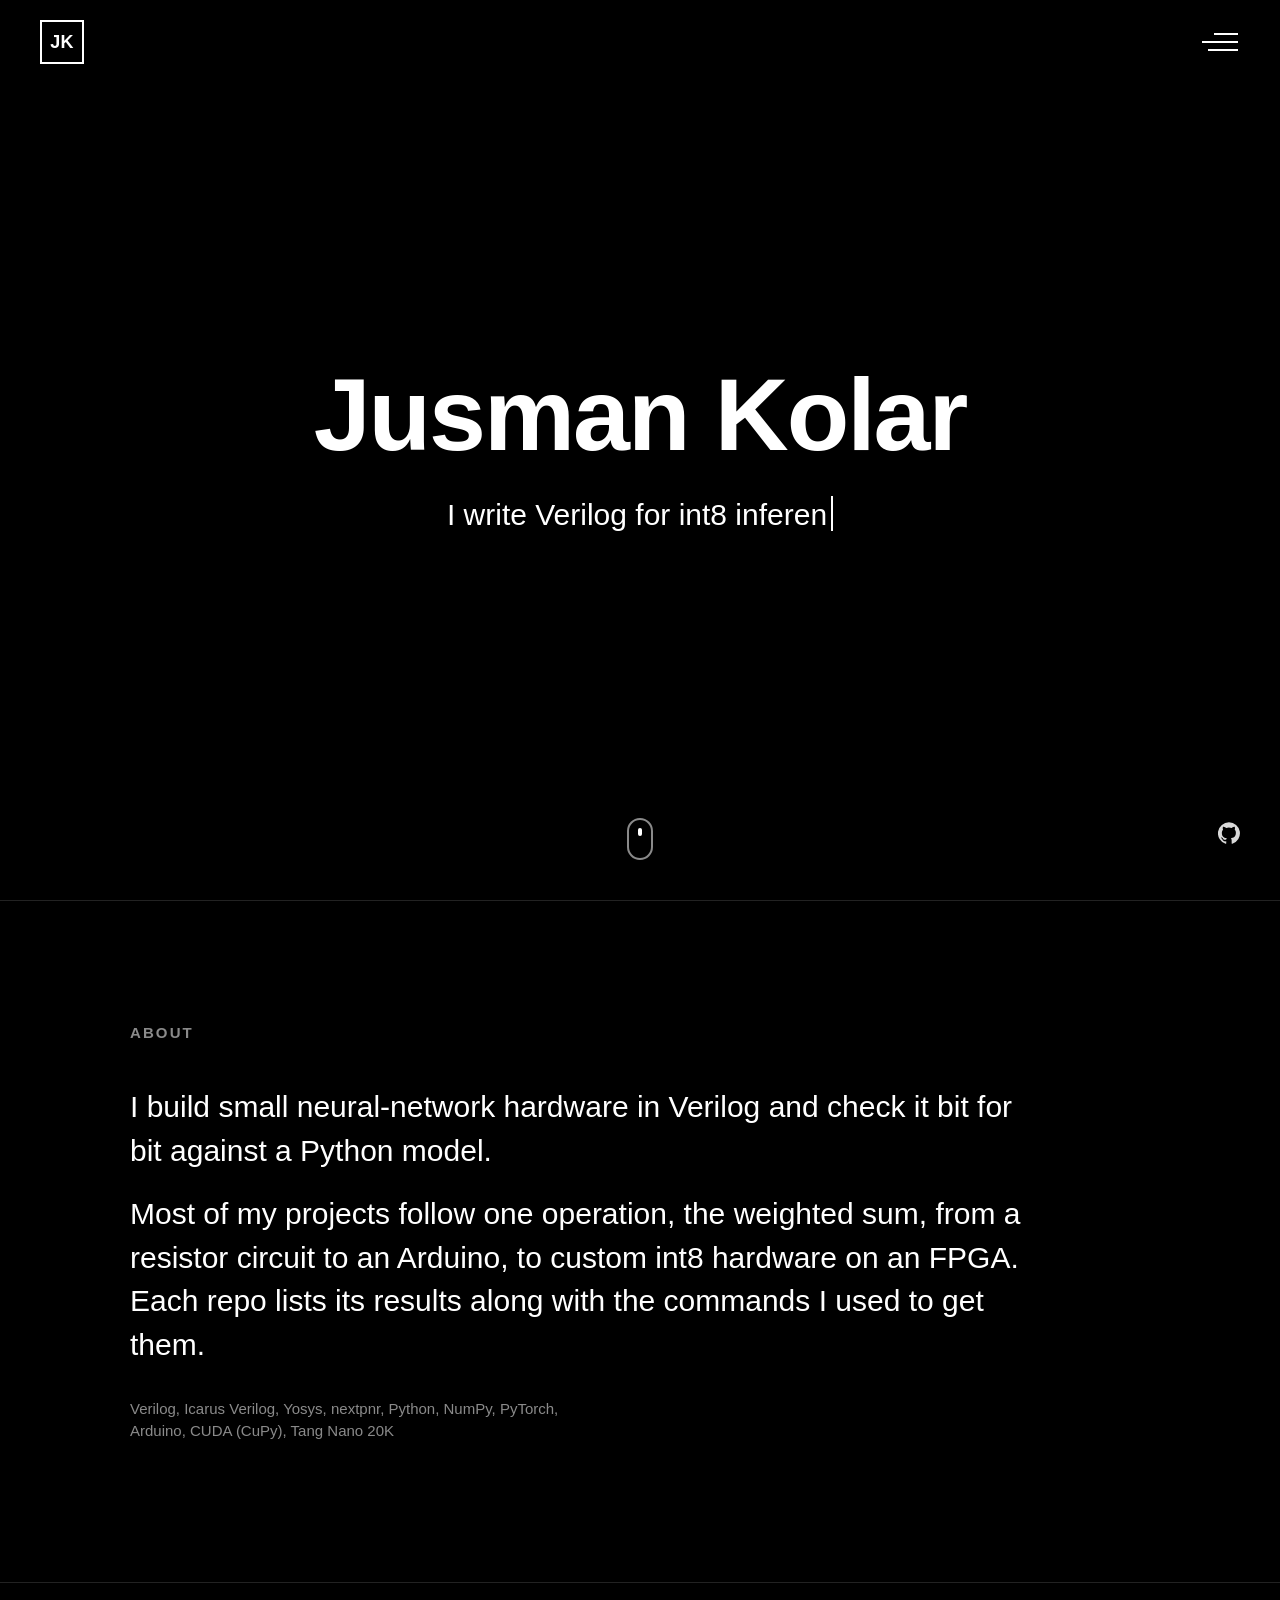
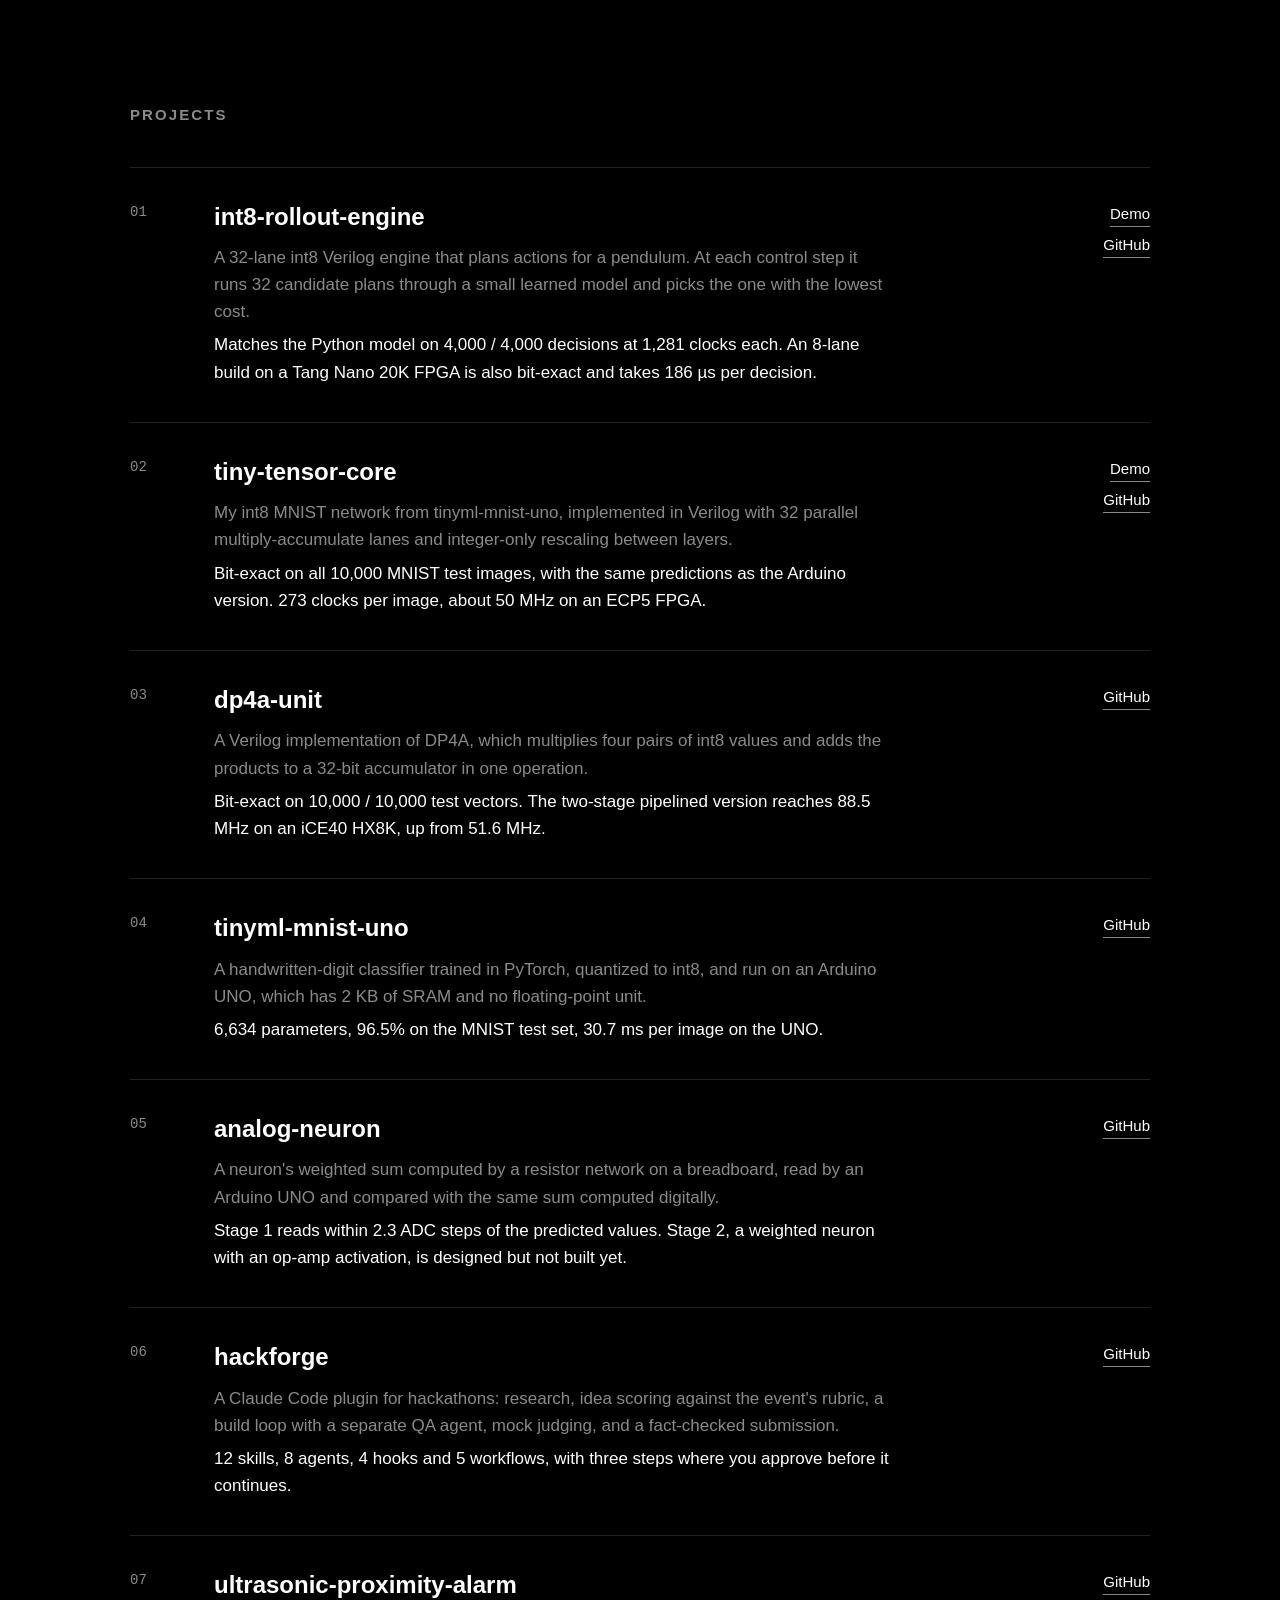
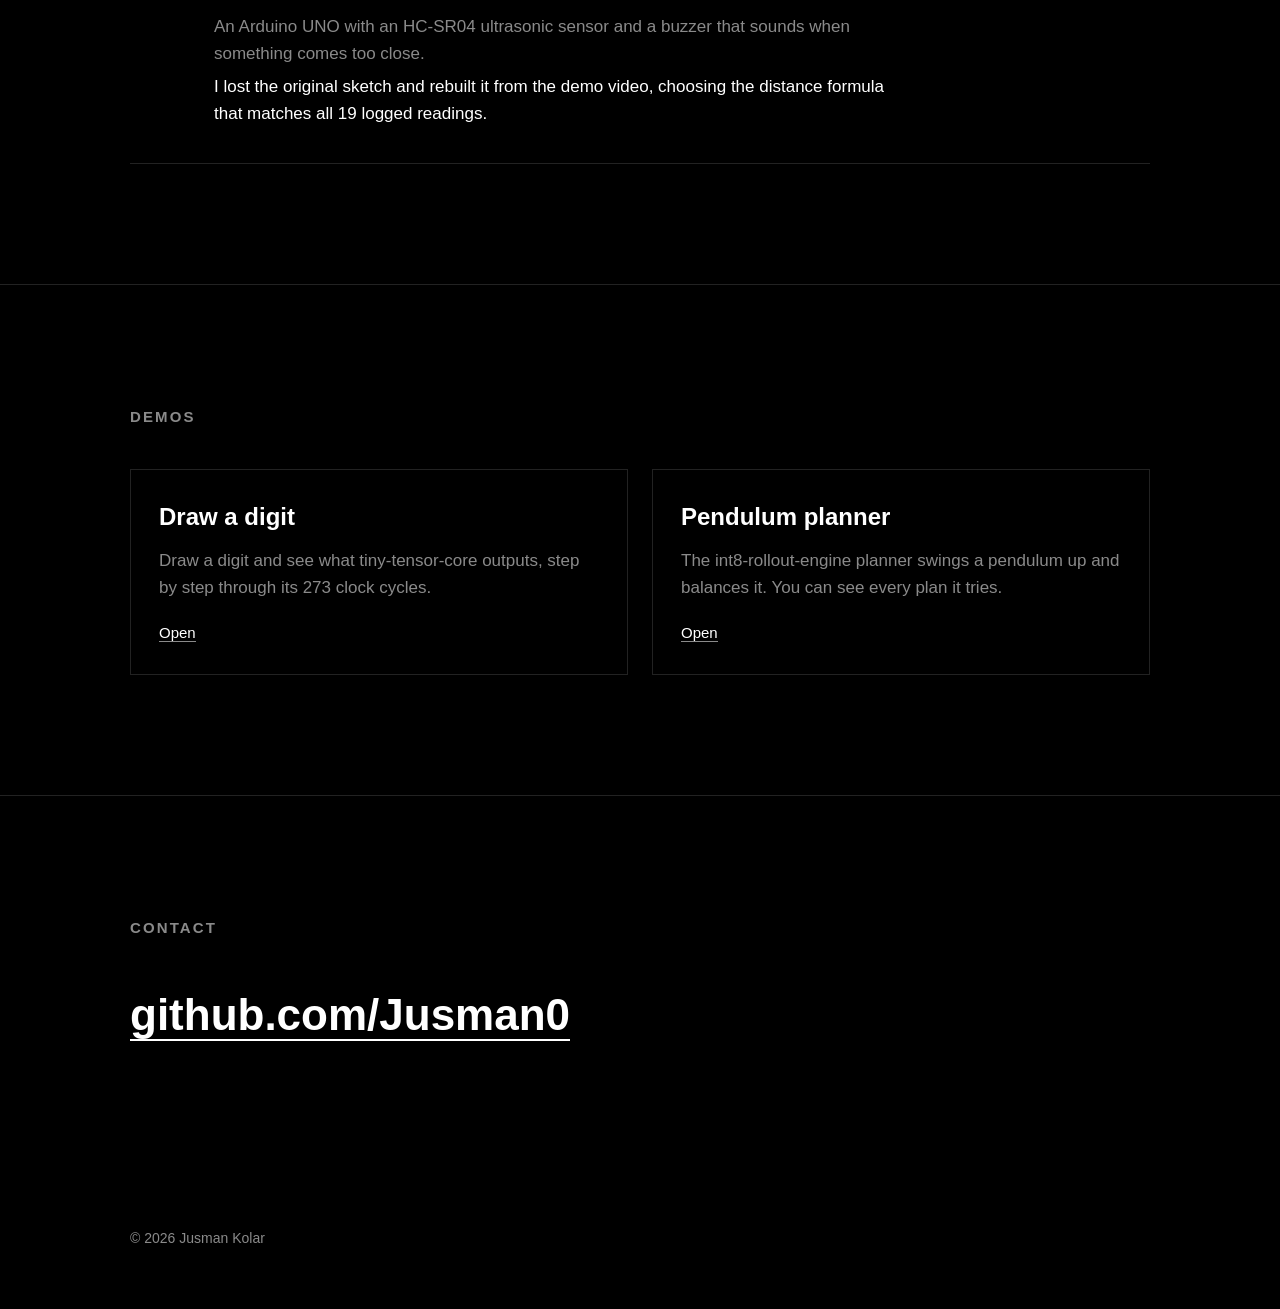
==== commit 0218c607: "Simplify the site: minimal black layout, plain copy, clearer pendulum demo Co-Authored-By: Claude Op" ====
--- a/index.html
+++ b/index.html
@@ -3,285 +3,145 @@
 <head>
 <meta charset="utf-8">
 <meta name="viewport" content="width=device-width, initial-scale=1">
-<title>Jusman0 — int8 hardware</title>
-<meta name="description" content="Neural networks in int8 hardware: an Arduino UNO, Verilog, and a real FPGA, each checked bit-exact against Python. With live simulations of the real models.">
+<title>Jusman Kolar</title>
+<meta name="description" content="Jusman Kolar. I build small neural-network hardware in Verilog and check it bit for bit against a Python model.">
 <link rel="icon" href="assets/favicon.svg" type="image/svg+xml">
-<link rel="stylesheet" href="assets/site.css?v=7">
+<link rel="stylesheet" href="assets/site.css?v=10">
 </head>
 <body>
 
-<nav class="top">
-  <div class="wrap top-in">
-    <a class="brand" href="#top">Jusman0</a>
-    <div class="links">
-      <a href="#core" class="opt">Core</a>
-      <a href="#lab">Lab</a>
-      <a href="#silicon">Silicon</a>
-      <a href="#about" class="opt">About</a>
-      <a href="#contact">Contact</a>
-    </div>
-  </div>
-  <div class="progress" id="progress"></div>
+<div class="topbar">
+  <a class="mark" href="#top" aria-label="Jusman Kolar, back to top">JK</a>
+  <button class="burger" aria-label="Menu" aria-expanded="false" aria-controls="menu"><i></i><i></i><i></i></button>
+</div>
+
+<nav class="menu" id="menu">
+  <ul>
+    <li><a href="#about">About</a></li>
+    <li><a href="#projects">Projects</a></li>
+    <li><a href="#demos">Demos</a></li>
+    <li><a href="#contact">Contact</a></li>
+  </ul>
 </nav>
 
-<!-- ============================== HERO ============================== -->
 <header class="hero" id="top">
-  <svg class="grid-bg" aria-hidden="true"><defs><pattern id="g" width="48" height="48" patternUnits="userSpaceOnUse"><path d="M48 0H0V48" fill="none" stroke="#1a201b" stroke-width="1"/></pattern></defs><rect width="100%" height="100%" fill="url(#g)"/></svg>
-
-  <div class="glyphs" aria-hidden="true">
-    <a class="glyph" href="#lab" style="left:4%;top:9%"><svg viewBox="0 0 24 24"><path d="M1 12h5l1.5-4 3 8 3-8 3 8 1.5-4h5"/></svg>R-NET</a>
-    <a class="glyph" href="#lab" style="left:27%;top:8%"><svg viewBox="0 0 24 24"><rect x="6" y="3" width="12" height="18"/><path d="M3 6h3M3 10h3M3 14h3M3 18h3M18 6h3M18 10h3M18 14h3M18 18h3"/></svg>UNO</a>
-    <a class="glyph" href="#lab" style="left:48%;top:10%"><svg viewBox="0 0 24 24"><path d="M2 4l8 6M2 9l8 3M2 15l8-3M2 20l8-6"/><circle cx="14" cy="12" r="4"/><path d="M12.5 12h3M14 10.5v3M18 12h5"/></svg>DP4A</a>
-    <a class="glyph" href="#core" style="left:94%;top:14%"><svg viewBox="0 0 24 24"><path d="M3 3h18v18H3zM3 9h18M3 15h18M9 3v18M15 3v18"/></svg>TTC·32</a>
-    <a class="glyph" href="#silicon" style="left:94%;top:70%"><svg viewBox="0 0 24 24"><circle cx="12" cy="20" r="1.5"/><path d="M12 20L7 6"/><circle cx="7" cy="5" r="2.2"/><path d="M4 12a9 9 0 0 1 16 0" stroke-dasharray="2 2"/></svg>MPC</a>
-    <a class="glyph" href="#also" style="left:58%;top:91%"><svg viewBox="0 0 24 24"><path d="M3 12h3M8 7a7 7 0 0 1 0 10M12 4a11 11 0 0 1 0 16M16 1.5a14 14 0 0 1 0 21"/></svg>SONAR</a>
-    <a class="glyph" href="#also" style="left:76%;top:92%"><svg viewBox="0 0 24 24"><path d="M3 9h13l3-3h2v6h-2l-3-2H9v3l-3 3v3h10M6 19h12"/></svg>FORGE</a>
+  <div>
+    <h1>Jusman Kolar</h1>
+    <p class="typed"><span class="sr">I write Verilog for int8 inference. I run neural networks on an Arduino. I test my designs on FPGAs.</span><span class="t" aria-hidden="true" data-phrases='["I write Verilog for int8 inference", "I run neural networks on an Arduino", "I test my designs on FPGAs"]'>I write Verilog for int8 inference</span><span class="caret" aria-hidden="true"></span></p>
   </div>
-
-  <div class="wrap hero-in">
-    <div>
-      <p class="label"><span class="c">int8</span> · Verilog · FPGA</p>
-      <h1>I put neural networks into <em>hardware.</em></h1>
-      <p class="sub">Quantized networks on an Arduino UNO, in Verilog, and on a real FPGA, each checked bit-exact against a Python golden model. One of them is running live on this page: my <a href="lab/planner.html">int8 planner</a>, balancing a pendulum.</p>
-      <div class="stats">
-        <div><b>10,000</b><span>MNIST images bit-exact</span></div>
-        <div><b>273</b><span>clocks per image</span></div>
-        <div><b>4,000</b><span>decisions on a real FPGA</span></div>
-        <div><b>8</b><span>public repos</span></div>
-      </div>
-    </div>
-    <div class="hud">
-      <canvas id="hud" aria-label="Live pendulum balanced by the int8 planner. Drag it to push it."></canvas>
-      <div class="hud-read" id="hud-read">θ 0 · ω 0 · LANE 0/32 · 1,281 CLK</div>
-      <div class="hud-hint">32 imagined futures per tick · drag the pendulum</div>
-    </div>
+  <div class="social">
+    <a href="https://github.com/Jusman0" aria-label="GitHub"><svg viewBox="0 0 24 24"><path d="M12 .3a12 12 0 0 0-3.8 23.4c.6.1.8-.3.8-.6v-2c-3.3.7-4-1.6-4-1.6-.6-1.4-1.4-1.8-1.4-1.8-1-.7.1-.7.1-.7 1.2.1 1.8 1.2 1.8 1.2 1 1.8 2.8 1.3 3.5 1 0-.8.4-1.3.7-1.6-2.7-.3-5.5-1.3-5.5-6 0-1.2.5-2.3 1.3-3.1-.2-.4-.6-1.6 0-3.2 0 0 1-.3 3.4 1.2a11.5 11.5 0 0 1 6 0c2.3-1.5 3.3-1.2 3.3-1.2.6 1.6.2 2.8 0 3.2.9.8 1.3 1.9 1.3 3.2 0 4.6-2.8 5.6-5.5 5.9.5.4.9 1.1.9 2.2v3.3c0 .3.1.7.8.6A12 12 0 0 0 12 .3"/></svg></a>
   </div>
+  <a class="scroll" href="#about" aria-label="Scroll down"></a>
 </header>
 
-<!-- ============================== STATEMENT ============================== -->
-<section class="say">
+<section class="s about" id="about">
   <div class="wrap">
-    <p data-words data-hl="int8|bit|for|bit,">Almost all the work in a neural network is int8 dot products. I build the hardware that does them, and check every answer bit for bit, against Python.</p>
+    <h2>About</h2>
+    <p>I build small neural-network hardware in Verilog and check it bit for bit against a Python model.</p>
+    <p>Most of my projects follow one operation, the weighted sum, from a resistor circuit to an Arduino, to custom int8 hardware on an FPGA. Each repo lists its results along with the commands I used to get them.</p>
+    <p class="tools">Verilog, Icarus Verilog, Yosys, nextpnr, Python, NumPy, PyTorch, Arduino, CUDA (CuPy), Tang Nano 20K</p>
   </div>
 </section>
 
-<!-- ============================== SCROLLYTELLING: tiny-tensor-core ============================== -->
-<section class="story" id="core">
-  <div class="wrap story-in">
-    <div class="story-text">
-      <p class="label"><span class="c">tiny-tensor-core</span> · Verilog · ECP5</p>
-      <h2>One digit, 273 clocks.</h2>
-      <p class="muted" style="max-width:44ch">My 6,634-parameter MNIST network as a chip. Scroll, and the figure runs the real int8 weights through the same schedule as the Verilog, clock by clock.</p>
-      <ol class="steps">
-        <li class="step" data-from="0" data-to="197"><span class="n">01</span><div><h3>Layer 1 · 197 clocks</h3><p>One pixel per clock is broadcast to 32 multiply-accumulate lanes, each holding one neuron's weights. 6,272 MACs, 32 at a time.</p></div></li>
-        <li class="step" data-from="197" data-to="229"><span class="n">02</span><div><h3>Requantize · 32 clocks</h3><p>No floats. Each accumulator becomes a 0–127 activation with one fixed-point multiply and a shift: (acc · 31,942 + B + 2²³) ≫ 24. The clamp at 0 is the ReLU.</p></div></li>
-        <li class="step" data-from="229" data-to="262"><span class="n">03</span><div><h3>Layer 2 · 33 clocks</h3><p>The 32 activations stream into 10 accumulators, one per digit.</p></div></li>
-        <li class="step" data-from="262" data-to="273"><span class="n">04</span><div><h3>Argmax · 11 clocks</h3><p>Ten compares, and out comes the digit. The Arduino UNO needed about 491,000 clocks for the same network; the predictions match on all 10,000 test images.</p><p style="margin-top:18px"><a class="more" href="lab/digits.html">Draw your own digit →</a></p></div></li>
-      </ol>
-    </div>
-    <div class="story-fig">
-      <div class="fig">
-        <div class="fig-grid">
-          <div>
-            <div class="fig-h"><span>input · 14×14</span><span id="s-phase">idle</span></div>
-            <canvas class="seen" id="s-seen" width="196" height="196"></canvas>
-            <div class="fig-h" style="margin-top:12px"><span>32 lanes</span><span>acc → h</span></div>
-            <canvas class="hid" id="s-hid"></canvas>
-          </div>
-          <div>
-            <div class="answer" id="s-digit">–</div>
-            <div class="logits" id="s-logits"></div>
-          </div>
+<section class="s" id="projects">
+  <div class="wrap">
+    <h2>Projects</h2>
+    <ul class="projects">
+      <li>
+        <span class="n">01</span>
+        <div>
+          <h3>int8-rollout-engine</h3>
+          <p>A 32-lane int8 Verilog engine that plans actions for a pendulum. At each control step it runs 32 candidate plans through a small learned model and picks the one with the lowest cost.</p>
+          <p class="res">Matches the Python model on 4,000 / 4,000 decisions at 1,281 clocks each. An 8-lane build on a Tang Nano 20K FPGA is also bit-exact and takes 186 µs per decision.</p>
         </div>
-        <div class="pick" id="s-pick" aria-label="Choose a real MNIST test image"></div>
-        <div class="clock">
-          <div class="clock-top"><span>clock <b id="s-clk">0</b> / 273</span><span>UNO: ~491,000</span></div>
-          <div class="track" id="s-track">
-            <div class="ph" style="flex:197"><span>layer 1</span></div>
-            <div class="ph" style="flex:32"><span>requant</span></div>
-            <div class="ph" style="flex:33"><span>layer 2</span></div>
-            <div class="ph" style="flex:11"><span>max</span></div>
-            <div class="cursor" id="s-cursor"></div>
-          </div>
+        <div class="links"><a href="lab/planner.html">Demo</a><a href="https://github.com/Jusman0/int8-rollout-engine">GitHub</a></div>
+      </li>
+      <li>
+        <span class="n">02</span>
+        <div>
+          <h3>tiny-tensor-core</h3>
+          <p>My int8 MNIST network from tinyml-mnist-uno, implemented in Verilog with 32 parallel multiply-accumulate lanes and integer-only rescaling between layers.</p>
+          <p class="res">Bit-exact on all 10,000 MNIST test images, with the same predictions as the Arduino version. 273 clocks per image, about 50 MHz on an ECP5 FPGA.</p>
         </div>
-        <div class="fig-cap">Fig. — real MNIST test images, real int8 weights, integer math only.</div>
-      </div>
+        <div class="links"><a href="lab/digits.html">Demo</a><a href="https://github.com/Jusman0/tiny-tensor-core">GitHub</a></div>
+      </li>
+      <li>
+        <span class="n">03</span>
+        <div>
+          <h3>dp4a-unit</h3>
+          <p>A Verilog implementation of DP4A, which multiplies four pairs of int8 values and adds the products to a 32-bit accumulator in one operation.</p>
+          <p class="res">Bit-exact on 10,000 / 10,000 test vectors. The two-stage pipelined version reaches 88.5 MHz on an iCE40 HX8K, up from 51.6 MHz.</p>
+        </div>
+        <div class="links"><a href="https://github.com/Jusman0/dp4a-unit">GitHub</a></div>
+      </li>
+      <li>
+        <span class="n">04</span>
+        <div>
+          <h3>tinyml-mnist-uno</h3>
+          <p>A handwritten-digit classifier trained in PyTorch, quantized to int8, and run on an Arduino UNO, which has 2 KB of SRAM and no floating-point unit.</p>
+          <p class="res">6,634 parameters, 96.5% on the MNIST test set, 30.7 ms per image on the UNO.</p>
+        </div>
+        <div class="links"><a href="https://github.com/Jusman0/tinyml-mnist-uno">GitHub</a></div>
+      </li>
+      <li>
+        <span class="n">05</span>
+        <div>
+          <h3>analog-neuron</h3>
+          <p>A neuron's weighted sum computed by a resistor network on a breadboard, read by an Arduino UNO and compared with the same sum computed digitally.</p>
+          <p class="res">Stage 1 reads within 2.3 ADC steps of the predicted values. Stage 2, a weighted neuron with an op-amp activation, is designed but not built yet.</p>
+        </div>
+        <div class="links"><a href="https://github.com/Jusman0/analog-neuron">GitHub</a></div>
+      </li>
+      <li>
+        <span class="n">06</span>
+        <div>
+          <h3>hackforge</h3>
+          <p>A Claude Code plugin for hackathons: research, idea scoring against the event's rubric, a build loop with a separate QA agent, mock judging, and a fact-checked submission.</p>
+          <p class="res">12 skills, 8 agents, 4 hooks and 5 workflows, with three steps where you approve before it continues.</p>
+        </div>
+        <div class="links"><a href="https://github.com/Jusman0/hackforge">GitHub</a></div>
+      </li>
+      <li>
+        <span class="n">07</span>
+        <div>
+          <h3>ultrasonic-proximity-alarm</h3>
+          <p>An Arduino UNO with an HC-SR04 ultrasonic sensor and a buzzer that sounds when something comes too close.</p>
+          <p class="res">I lost the original sketch and rebuilt it from the demo video, choosing the distance formula that matches all 19 logged readings.</p>
+        </div>
+        <div class="links"><a href="https://github.com/Jusman0/ultrasonic-proximity-alarm">GitHub</a></div>
+      </li>
+    </ul>
+  </div>
+</section>
+
+<section class="s" id="demos">
+  <div class="wrap">
+    <h2>Demos</h2>
+    <div class="demos">
+      <a class="demo" href="lab/digits.html">
+        <h3>Draw a digit</h3>
+        <p>Draw a digit and see what tiny-tensor-core outputs, step by step through its 273 clock cycles.</p>
+        <span>Open</span>
+      </a>
+      <a class="demo" href="lab/planner.html">
+        <h3>Pendulum planner</h3>
+        <p>The int8-rollout-engine planner swings a pendulum up and balances it. You can see every plan it tries.</p>
+        <span>Open</span>
+      </a>
     </div>
   </div>
 </section>
 
-<!-- ============================== LAB ============================== -->
-<section class="lab" id="lab">
-  <div class="wrap lab-in">
-    <div class="lab-head">
-      <p class="label">Lab · resistors → AVR → RTL → FPGA</p>
-      <h2>Five ways down to the metal.</h2>
-      <p>Each project takes the one before it a level lower, and every one is checked against a golden model before it counts.</p>
-      <a class="more" href="lab/planner.html">Open the planner bench →</a>
-      <div class="rail-nav"><button data-dir="-1" aria-label="Previous">←</button><button data-dir="1" aria-label="Next">→</button></div>
-    </div>
-
-    <div class="rail" id="rail">
-      <article class="card"><i class="br1"></i><i class="br2"></i>
-        <div class="art"><img src="assets/img/analog-breadboard.jpg" alt="Resistor network on a breadboard wired to an Arduino UNO" loading="lazy"></div>
-        <p class="label" style="margin-top:14px">01 · analog · breadboard</p>
-        <h3>analog-neuron</h3>
-        <p>A neuron's weighted sum done by resistors instead of a processor. Inputs are voltages, weights are conductances, and Kirchhoff's current law does the multiply-accumulate.</p>
-        <div class="fact">within <b>2.3 ADC steps</b> of ideal · weights matched to ~0.4%</div>
-        <div class="acts"><a class="ext" href="https://github.com/Jusman0/analog-neuron">github.com/Jusman0/analog-neuron ↗</a></div>
-      </article>
-
-      <article class="card"><i class="br1"></i><i class="br2"></i>
-        <div class="art"><svg viewBox="0 0 320 200" fill="none" stroke="#d4844a" stroke-width="1.2">
-          <rect x="95" y="40" width="130" height="120" stroke="#8b9087"/>
-          <path d="M75 52h20M75 68h20M75 84h20M75 100h20M75 116h20M75 132h20M75 148h20M225 52h20M225 68h20M225 84h20M225 100h20M225 116h20M225 132h20M225 148h20" stroke="#8b9087"/>
-          <circle cx="110" cy="54" r="4" stroke="#8b9087"/>
-          <text x="160" y="92" fill="#ebe7dd" stroke="none" font-family="ui-monospace,Menlo,monospace" font-size="12" text-anchor="middle">ATmega328P</text>
-          <text x="160" y="112" fill="#d4844a" stroke="none" font-family="ui-monospace,Menlo,monospace" font-size="11" text-anchor="middle">196 → 32 → 10</text>
-          <text x="160" y="130" fill="#8b9087" stroke="none" font-family="ui-monospace,Menlo,monospace" font-size="10" text-anchor="middle">16 MHz · 2 KB SRAM</text>
-        </svg></div>
-        <p class="label" style="margin-top:14px">02 · C · PyTorch · AVR</p>
-        <h3>tinyml-mnist-uno</h3>
-        <p>A digit classifier trained in PyTorch, quantized to int8 and run on an 8-bit microcontroller with no FPU. The weights stream from flash a byte at a time.</p>
-        <div class="fact"><b>96.5%</b> int8 accuracy · <b>30.7 ms</b> per image · 268 B of buffers</div>
-        <div class="acts"><a class="ext" href="https://github.com/Jusman0/tinyml-mnist-uno">github.com/Jusman0/tinyml-mnist-uno ↗</a></div>
-      </article>
-
-      <article class="card"><i class="br1"></i><i class="br2"></i>
-        <div class="art"><svg viewBox="0 0 320 200" fill="none" stroke-width="1.2" font-family="ui-monospace,Menlo,monospace" font-size="10">
-          <g stroke="#8b9087"><path d="M30 40h60M30 80h60M30 120h60M30 160h60"/></g>
-          <g stroke="#d4844a"><rect x="90" y="28" width="40" height="24"/><rect x="90" y="68" width="40" height="24"/><rect x="90" y="108" width="40" height="24"/><rect x="90" y="148" width="40" height="24"/>
-          <path d="M130 40h30l30 50M130 80h30l30 14M130 120h30l30-14M130 160h30l30-50"/><circle cx="205" cy="100" r="16"/><path d="M221 100h70"/></g>
-          <g fill="#ebe7dd" stroke="none" text-anchor="middle"><text x="110" y="44">×</text><text x="110" y="84">×</text><text x="110" y="124">×</text><text x="110" y="164">×</text><text x="205" y="104">Σ+c</text></g>
-          <g fill="#8b9087" stroke="none"><text x="30" y="34">a0·b0</text><text x="30" y="74">a1·b1</text><text x="30" y="114">a2·b2</text><text x="30" y="154">a3·b3</text><text x="262" y="92">d</text></g>
-        </svg></div>
-        <p class="label" style="margin-top:14px">03 · Verilog · iCE40</p>
-        <h3>dp4a-unit</h3>
-        <p>NVIDIA's DP4A instruction in Verilog: four int8 multiplies summed into a 32-bit accumulator in one operation, with one 9×9 multiplier covering every sign mode.</p>
-        <div class="fact"><b>10,000 / 10,000</b> bit-exact · ~51.6 → ~88.5 MHz pipelined</div>
-        <div class="acts"><a class="ext" href="https://github.com/Jusman0/dp4a-unit">github.com/Jusman0/dp4a-unit ↗</a></div>
-      </article>
-
-      <article class="card"><i class="br1"></i><i class="br2"></i>
-        <div class="art"><svg viewBox="0 0 320 200" fill="none" stroke-width="1.2" font-family="ui-monospace,Menlo,monospace" font-size="10" id="ttc-art"></svg></div>
-        <p class="label" style="margin-top:14px">04 · Verilog · ECP5</p>
-        <h3>tiny-tensor-core</h3>
-        <p>The whole MNIST network as a chip: 32 parallel MAC lanes, integer-only requantization between layers, and an argmax that outputs the digit.</p>
-        <div class="fact"><b>273</b> clocks per image · <b>96.48%</b>, no prediction differs</div>
-        <div class="acts"><a class="more" href="lab/digits.html">How it works →</a><a class="ext" href="https://github.com/Jusman0/tiny-tensor-core">github ↗</a></div>
-      </article>
-
-      <article class="card"><i class="br1"></i><i class="br2"></i>
-        <div class="art"><svg viewBox="0 0 320 200" fill="none" stroke-width="1.2" id="mpc-art"></svg></div>
-        <p class="label" style="margin-top:14px">05 · Verilog · CUDA · Tang Nano 20K</p>
-        <h3>int8-rollout-engine</h3>
-        <p>Sampling-based model-predictive control with the rollouts in hardware: every tick, 32 int8 lanes imagine 32 futures of a pendulum and hand back the best plan.</p>
-        <div class="fact"><b>4,000 / 4,000</b> decisions bit-exact on the FPGA · <b>1,281</b> clocks / decision</div>
-        <div class="acts"><a class="more" href="lab/planner.html">How it works →</a><a class="ext" href="https://github.com/Jusman0/int8-rollout-engine">github ↗</a></div>
-      </article>
-    </div>
+<section class="s contact" id="contact">
+  <div class="wrap">
+    <h2>Contact</h2>
+    <p><a href="https://github.com/Jusman0">github.com/Jusman0</a></p>
   </div>
 </section>
 
-<!-- ============================== SILICON ============================== -->
-<section class="silicon" id="silicon">
-  <div class="wrap si-in">
-    <div>
-      <p class="label"><span class="c">int8-rollout-engine</span> · on the board · Oct 14, 2026</p>
-      <h2>The simulator said yes. The chip said no.</h2>
-      <p>The 8-lane planner went onto a Tang Nano 20K. It ran the right sequence, with the clock count exact every time, and got <b>0 of 20</b> answers right.</p>
-      <p>A/B builds narrowed it down. Turning off the carry chains changed nothing. Building the multipliers from LUTs instead of the chip's DSP blocks made it <b>bit-exact</b>. RTL simulation and the timing report never showed the fault. Checking the chip's answers did.</p>
-      <p>Then a logic analyzer on the <code class="mono">busy</code> pin: <b>186.000 µs</b> per decision, which is 5,022 clocks at 27 MHz, exactly the RTL's count.</p>
-      <a class="more" href="https://github.com/Jusman0/int8-rollout-engine/blob/main/board/README.md">Read the board log →</a>
-    </div>
-    <div>
-      <table class="ab">
-        <tr><td>default build</td><td>DSP on · carry on</td><td class="no">✗ 0 / 20</td></tr>
-        <tr><td><span class="mono">-noalu</span></td><td>DSP on · carry off</td><td class="no">✗ same wrong bytes</td></tr>
-        <tr><td><span class="mono">-nodsp</span></td><td>LUT multipliers</td><td class="ok">✓ 20 / 20</td></tr>
-        <tr><td><span class="mono">-nodsp</span> replay</td><td>every recorded decision</td><td class="ok">✓ 4,000 / 4,000</td></tr>
-        <tr><td><span class="mono">-nodsp</span> closed loop</td><td>FPGA picks every action</td><td class="ok">✓ 20 / 20 episodes</td></tr>
-      </table>
-      <div class="scope">
-        <svg viewBox="0 0 520 170" font-family="ui-monospace,Menlo,monospace" font-size="10">
-          <text x="0" y="12" fill="#8b9087">busy · pin 73 · ~60 ms per tick</text>
-          <path d="M0 52 H70 V30 H72 V52 H200 V30 H202 V52 H330 V30 H332 V52 H460 V30 H462 V52 H520" fill="none" stroke="#6faf87" stroke-width="1.5"/>
-          <text x="0" y="86" fill="#8b9087">one pulse, zoomed</text>
-          <path d="M0 140 H120 V100 H400 V140 H520" fill="none" stroke="#d4844a" stroke-width="1.8"/>
-          <path d="M120 156 H400 M120 151 V161 M400 151 V161" stroke="#ebe7dd" stroke-width="1"/>
-          <text x="260" y="122" fill="#ebe7dd" text-anchor="middle" font-size="13">186.000 µs</text>
-          <text x="260" y="168" fill="#8b9087" text-anchor="middle">5,022 clocks @ 27 MHz</text>
-        </svg>
-      </div>
-    </div>
-  </div>
-</section>
+<footer><div class="wrap">© 2026 Jusman Kolar</div></footer>
 
-<!-- ============================== ALSO ============================== -->
-<section class="also" id="also">
-  <div class="wrap">
-    <p class="label">Also built</p>
-    <div class="also-grid">
-      <div class="also-item">
-        <div class="art"><svg viewBox="0 0 220 165" fill="none" stroke-width="1.2" font-family="ui-monospace,Menlo,monospace" font-size="9">
-          <g stroke="#8b9087"><rect x="8" y="30" width="54" height="24"/><rect x="83" y="30" width="54" height="24"/><rect x="158" y="30" width="54" height="24"/><rect x="8" y="110" width="54" height="24"/><rect x="83" y="110" width="54" height="24"/><rect x="158" y="110" width="54" height="24"/>
-          <path d="M62 42h21M137 42h21M185 54v26H35v30M62 122h21M137 122h21"/></g>
-          <g stroke="#d4844a"><path d="M185 74l-5 6 5 6 5-6z"/><path d="M72 116l-5 6 5 6 5-6z"/><path d="M185 134v14"/><path d="M185 148l-5 6 5 6 5-6z"/></g>
-          <g fill="#ebe7dd"><text x="35" y="46" text-anchor="middle">kickoff</text><text x="110" y="46" text-anchor="middle">research</text><text x="185" y="46" text-anchor="middle">ideate</text><text x="35" y="126" text-anchor="middle">spec</text><text x="110" y="126" text-anchor="middle">build</text><text x="185" y="126" text-anchor="middle">judge·ship</text></g>
-          <g fill="#d4844a"><text x="195" y="83">gate A</text><text x="60" y="108">B</text><text x="195" y="158">C</text></g>
-        </svg></div>
-        <div>
-          <p class="label">Claude Code plugin · JavaScript</p>
-          <h3>hackforge</h3>
-          <p>A hackathon harness: live research, an idea tournament scored against the event's rubric, a demo-first build with a separate QA judge, a mock judging panel, and a fact-checked write-up. A deadline clock runs throughout, and a human decides at three gates.</p>
-          <a class="ext" href="https://github.com/Jusman0/hackforge">github.com/Jusman0/hackforge ↗</a>
-        </div>
-      </div>
-      <div class="also-item">
-        <div class="art"><img src="assets/img/ultrasonic-setup.jpg" alt="HC-SR04 sensor and buzzer on a breadboard with a hand approaching" loading="lazy"></div>
-        <div>
-          <p class="label">Arduino · forensics</p>
-          <h3>ultrasonic-proximity-alarm</h3>
-          <p>An HC-SR04 alarm whose sketch was lost. I rebuilt it from a video of the serial monitor, down to the distance formula: the only common one that reproduces all 19 logged readings. A random formula would match about 1 time in 20,000.</p>
-          <a class="ext" href="https://github.com/Jusman0/ultrasonic-proximity-alarm">github.com/Jusman0/ultrasonic-proximity-alarm ↗</a>
-        </div>
-      </div>
-    </div>
-  </div>
-</section>
-
-<section class="say">
-  <div class="wrap">
-    <p data-words data-hl="chip.|chip">Simulation said it worked. Timing said it worked. The chip said otherwise. So now I check the chip.</p>
-  </div>
-</section>
-
-<!-- ============================== ABOUT / CONTACT ============================== -->
-<section class="about" id="about">
-  <div class="wrap about-in">
-    <p class="label">About</p>
-    <div>
-      <p>I work where machine learning meets digital logic: I quantize networks to int8, write the Verilog that runs them, and prove the two agree.</p>
-      <div class="tools">Verilog · Icarus · Yosys · nextpnr · ECP5 · iCE40 · Gowin · Arduino · PyTorch · NumPy · CUDA · Claude Code</div>
-    </div>
-  </div>
-</section>
-
-<section class="contact" id="contact">
-  <div class="wrap">
-    <p class="label">Contact</p>
-    <h2>Let's talk.</h2>
-    <ul>
-      <li><a href="https://github.com/Jusman0">github.com/Jusman0</a></li>
-    </ul>
-    <div class="foot"><span>Jusman0 · 2026</span><span>Both simulations run the real int8 weights in your browser. No frameworks, no web fonts.</span></div>
-  </div>
-</section>
-
-<script src="assets/models.js?v=7"></script>
-<script src="assets/engine.js?v=7"></script>
-<script src="assets/planner.js?v=7"></script>
-<script src="assets/digits.js?v=7"></script>
-<script src="assets/home.js?v=7"></script>
+<script src="assets/home.js?v=10"></script>
 </body>
 </html>
--- a/assets/site.css
+++ b/assets/site.css
@@ -1,266 +1,152 @@
-/* Dark solder mask, copper, and the green of a lit trace. No web fonts. */
 :root {
   color-scheme: dark;
-  --bg: #0b0e0c;
-  --bg2: #111612;
-  --ink: #ebe7dd;
-  --muted: #8b9087;
-  --faint: #283029;
-  --rule: #1f2620;
-  --copper: #d4844a;
-  --green: #6faf87;
-  --serif: "Iowan Old Style", "Charter", "Palatino Linotype", Palatino, "Book Antiqua", Georgia, serif;
+  --bg: #000;
+  --fg: #fff;
+  --muted: #8a8a8a;
+  --line: #222;
   --sans: -apple-system, BlinkMacSystemFont, "Helvetica Neue", Helvetica, Arial, sans-serif;
-  --mono: ui-monospace, "SF Mono", Menlo, Consolas, "Liberation Mono", monospace;
+  --mono: ui-monospace, "SF Mono", Menlo, Consolas, monospace;
+  /* used by digits.js */
+  --copper: #fff;
+  --green: #6a6a6a;
+  --faint: #2a2a2a;
 }
 
 * { box-sizing: border-box; }
-html { -webkit-text-size-adjust: 100%; }
-body { margin: 0; background: var(--bg); color: var(--ink); font: 16px/1.6 var(--sans); }
+html { -webkit-text-size-adjust: 100%; scroll-behavior: smooth; scroll-padding-top: 84px; }
+body.menu-open { overflow: hidden; }
+body { margin: 0; background: var(--bg); color: var(--fg); font: 17px/1.6 var(--sans); }
 a { color: inherit; }
 img { display: block; max-width: 100%; }
 canvas { display: block; touch-action: none; }
-.mono { font-family: var(--mono); }
+.wrap { max-width: 1100px; margin: 0 auto; padding: 0 40px; }
 .muted { color: var(--muted); }
 
-.wrap { max-width: 1240px; margin: 0 auto; padding: 0 32px; }
-.label { font: 12px/1.4 var(--mono); color: var(--muted); letter-spacing: 0.02em; }
-.label .c, .c { color: var(--copper); }
-h1, h2, h3, .serif { font-family: var(--serif); font-weight: 400; letter-spacing: -0.015em; }
-h2 { font-size: clamp(34px, 4.6vw, 60px); line-height: 1.04; margin: 14px 0 18px; }
-.more { font: 13px var(--mono); color: var(--ink); text-decoration: none; border-bottom: 1px solid var(--faint); padding-bottom: 2px; }
-.more:hover { border-color: var(--copper); color: var(--copper); }
-.ext { font: 13px var(--mono); color: var(--copper); text-decoration: none; }
-.ext:hover { text-decoration: underline; text-underline-offset: 3px; }
+/* header */
+.topbar { position: fixed; inset: 0 0 auto; z-index: 30; display: flex; justify-content: space-between; align-items: center; padding: 20px 40px; background: var(--bg); }
+.mark { font-weight: 700; font-size: 18px; letter-spacing: 0.02em; text-decoration: none; border: 2px solid var(--fg); width: 44px; height: 44px; display: grid; place-items: center; background: var(--bg); }
+.burger { width: 44px; height: 44px; background: none; border: 0; cursor: pointer; position: relative; padding: 0; }
+.burger i { position: absolute; right: 2px; height: 2px; background: var(--fg); transition: transform 0.25s, width 0.25s, top 0.25s; }
+.burger i:nth-child(1) { top: 13px; width: 24px; }
+.burger i:nth-child(2) { top: 21px; width: 36px; }
+.burger i:nth-child(3) { top: 29px; width: 30px; }
+.menu-open .burger i:nth-child(1) { top: 21px; width: 30px; transform: rotate(45deg); }
+.menu-open .burger i:nth-child(2) { width: 0; }
+.menu-open .burger i:nth-child(3) { top: 21px; width: 30px; transform: rotate(-45deg); }
 
-/* ---------- nav ---------- */
-.top { position: fixed; inset: 0 0 auto; z-index: 20; background: rgba(11, 14, 12, 0.88); border-bottom: 1px solid var(--rule); }
-.top-in { display: flex; justify-content: space-between; align-items: center; height: 54px; }
-.brand { font: 20px var(--serif); text-decoration: none; }
-.links a { margin-left: 26px; font-size: 13px; color: var(--muted); text-decoration: none; }
-.links a:hover, .links a.on { color: var(--ink); }
-.progress { position: absolute; left: 0; bottom: -1px; height: 1px; background: var(--copper); width: 0; }
+.menu { position: fixed; inset: 0; z-index: 25; background: var(--bg); display: flex; align-items: center; justify-content: center; opacity: 0; visibility: hidden; transition: opacity 0.25s, visibility 0.25s; }
+.menu-open .menu { opacity: 1; visibility: visible; }
+.menu ul { list-style: none; margin: 0; padding: 0; text-align: center; }
+.menu a { display: block; font-size: clamp(32px, 6vw, 56px); font-weight: 700; text-decoration: none; padding: 6px 0; color: var(--muted); }
+.menu a:hover { color: var(--fg); }
 
-/* ---------- hero ---------- */
-.hero { position: relative; min-height: 100vh; min-height: 100svh; display: flex; align-items: center; padding: 96px 0 56px; overflow: hidden; }
-.hero .grid-bg { position: absolute; inset: 0; opacity: 0.55; pointer-events: none; }
-.hero-in { position: relative; display: grid; grid-template-columns: minmax(0, 1.12fr) minmax(0, 0.88fr); gap: 48px; align-items: center; width: 100%; }
-.hero h1 { font-size: clamp(50px, 7.4vw, 108px); line-height: 0.98; margin: 18px 0 26px; }
-.hero h1 em { font-style: italic; color: var(--copper); }
-.hero .sub { font-size: 17px; color: var(--muted); max-width: 46ch; margin: 0; }
-.hero .sub a { color: var(--ink); text-underline-offset: 3px; text-decoration-color: var(--faint); }
-.hero .sub a:hover { text-decoration-color: var(--copper); }
+/* hero */
+.hero { position: relative; height: 100vh; height: 100svh; min-height: 520px; display: grid; place-items: center; text-align: center; padding: 0 24px; }
+.hero h1 { font-size: clamp(48px, 8vw, 104px); font-weight: 700; letter-spacing: -0.02em; line-height: 1.05; margin: 0 0 22px; }
+.typed { font-size: clamp(20px, 2.6vw, 30px); margin: 0; min-height: 1.4em; }
+.caret { display: inline-block; width: 2px; height: 1.15em; background: var(--fg); vertical-align: -0.2em; margin-left: 4px; animation: blink 1s steps(1) infinite; }
+@keyframes blink { 50% { opacity: 0; } }
 
-.hud { position: relative; justify-self: center; width: min(100%, 470px); }
-.hud canvas { width: 100%; aspect-ratio: 1; cursor: grab; }
-.hud canvas.grab { cursor: grabbing; }
-.hud-read { margin-top: 14px; text-align: center; font: 12px var(--mono); color: var(--copper); letter-spacing: 0.04em; font-variant-numeric: tabular-nums; }
-.hud-hint { text-align: center; font: 11px var(--mono); color: var(--muted); margin-top: 6px; }
+.social { position: absolute; right: 40px; bottom: 56px; display: flex; flex-direction: column; gap: 22px; }
+.social a { display: block; width: 22px; height: 22px; opacity: 0.85; }
+.social a:hover { opacity: 1; }
+.social svg { width: 100%; height: 100%; fill: var(--fg); }
+.scroll { position: absolute; left: 50%; bottom: 40px; transform: translateX(-50%); width: 26px; height: 42px; border: 2px solid var(--muted); border-radius: 13px; }
+.scroll::after { content: ""; position: absolute; left: 50%; top: 8px; width: 4px; height: 8px; margin-left: -2px; border-radius: 2px; background: var(--fg); animation: wheel 1.8s ease-in-out infinite; }
+@keyframes wheel { 60% { transform: translateY(12px); opacity: 0; } 61% { transform: none; opacity: 0; } 100% { opacity: 1; } }
 
-.glyph { position: absolute; display: flex; flex-direction: column; align-items: center; gap: 6px; text-decoration: none; color: var(--muted); font: 10px var(--mono); letter-spacing: 0.06em; animation: drift 7s ease-in-out infinite; }
-.glyph svg { width: 34px; height: 34px; stroke: var(--copper); fill: none; stroke-width: 1.4; }
-.glyph:hover { color: var(--ink); }
-.glyph:nth-child(2n) { animation-duration: 9s; animation-delay: -3s; }
-.glyph:nth-child(3n) { animation-duration: 11s; animation-delay: -5s; }
-@keyframes drift { 50% { transform: translateY(-9px); } }
+/* sections */
+section.s { padding: 120px 0; border-top: 1px solid var(--line); }
+.s h2 { font-size: 15px; font-weight: 600; letter-spacing: 0.14em; text-transform: uppercase; color: var(--muted); margin: 0 0 40px; }
+.about p { font-size: clamp(22px, 2.6vw, 30px); line-height: 1.45; margin: 0 0 20px; max-width: 30em; }
+.about .tools { font-size: 15px; color: var(--muted); margin-top: 32px; }
 
-.stats { position: relative; display: grid; grid-template-columns: repeat(4, 1fr); margin-top: 56px; border-top: 1px solid var(--faint); }
-.stats div { padding: 14px 16px 0 0; }
-.stats b { display: block; font: 400 30px var(--serif); color: var(--ink); font-variant-numeric: tabular-nums; }
-.stats span { font: 11px var(--mono); color: var(--muted); }
+.projects { list-style: none; margin: 0; padding: 0; }
+.projects li { display: grid; grid-template-columns: 60px minmax(0, 1fr) auto; gap: 24px; padding: 30px 0; border-top: 1px solid var(--line); }
+.projects li:last-child { border-bottom: 1px solid var(--line); }
+.projects .n { font: 14px var(--mono); color: var(--muted); padding-top: 6px; }
+.projects h3 { font-size: 24px; font-weight: 600; margin: 0 0 8px; }
+.projects p { margin: 0 0 6px; color: var(--muted); max-width: 40em; }
+.projects .res { color: var(--fg); }
+.projects .links { display: flex; flex-direction: column; align-items: flex-end; gap: 6px; font-size: 15px; padding-top: 4px; white-space: nowrap; }
+.projects .links a { text-decoration: none; border-bottom: 1px solid var(--muted); }
+.projects .links a:hover { border-color: var(--fg); }
 
-/* ---------- word-by-word statement ---------- */
-.say { padding: 22vh 0; }
-.say p { font: 400 clamp(30px, 4.4vw, 58px)/1.18 var(--serif); letter-spacing: -0.01em; margin: 0; max-width: 22ch; }
-.say p .w { color: var(--faint); transition: color 0.25s; }
-.say p .w.on { color: var(--ink); }
-.say p .w.on.hl { color: var(--copper); }
+.demos { display: grid; grid-template-columns: repeat(2, minmax(0, 1fr)); gap: 24px; }
+.demo { display: block; text-decoration: none; border: 1px solid var(--line); padding: 28px; transition: border-color 0.2s; }
+.demo:hover { border-color: var(--fg); }
+.demo h3 { font-size: 24px; font-weight: 600; margin: 0 0 10px; }
+.demo p { color: var(--muted); margin: 0 0 18px; }
+.demo span { font-size: 15px; border-bottom: 1px solid var(--muted); }
 
-/* ---------- scrollytelling ---------- */
-.story { background: var(--bg2); border-top: 1px solid var(--rule); border-bottom: 1px solid var(--rule); }
-.story-in { display: grid; grid-template-columns: minmax(0, 0.9fr) minmax(0, 1.1fr); gap: 64px; }
-.story-text { padding: 18vh 0 30vh; }
-.steps { list-style: none; padding: 0; margin: 40px 0 0; }
-.step { display: grid; grid-template-columns: 44px 1fr; padding: 0 0 24vh; color: var(--muted); transition: color 0.3s; opacity: 0.5; }
-.step.on { color: var(--ink); opacity: 1; }
-.step .n { font: 12px var(--mono); color: var(--muted); padding-top: 5px; }
-.step.on .n { color: var(--copper); }
-.step h3 { font-size: 26px; margin: 0 0 8px; }
-.step p { margin: 0; font-size: 15px; max-width: 44ch; }
-.step:last-child { padding-bottom: 0; }
+.contact p { font-size: clamp(28px, 4vw, 44px); font-weight: 700; margin: 0 0 16px; }
+.contact a { text-decoration: none; border-bottom: 2px solid var(--fg); }
+footer { padding: 40px 0 60px; color: var(--muted); font-size: 14px; }
 
-.story-fig { position: sticky; top: 0; height: 100vh; height: 100svh; display: flex; flex-direction: column; justify-content: center; padding: 70px 0 24px; }
-.fig { border: 1px solid var(--faint); padding: 20px; position: relative; }
-.fig-grid { display: grid; grid-template-columns: minmax(0, 1fr) minmax(0, 1fr); gap: 20px; }
-.fig-h { display: flex; justify-content: space-between; font: 11px var(--mono); color: var(--muted); margin-bottom: 8px; }
-.fig .seen { width: 100%; aspect-ratio: 1; image-rendering: pixelated; }
-.fig .hid { width: 100%; height: 70px; margin-top: 4px; }
-.answer { font: 400 92px/1 var(--serif); color: var(--copper); text-align: center; padding: 4px 0 12px; border-bottom: 1px solid var(--faint); margin-bottom: 10px; }
-.logits div { display: grid; grid-template-columns: 14px 1fr 54px; gap: 8px; align-items: center; font: 11px var(--mono); height: 19px; color: var(--muted); }
-.logits .bar { height: 7px; background: var(--faint); position: relative; }
-.logits .bar i { position: absolute; inset: 0 auto 0 0; background: var(--green); }
-.logits .win { color: var(--ink); }
-.logits .win .bar i { background: var(--copper); }
-.logits .num { text-align: right; font-variant-numeric: tabular-nums; }
-.pick { display: flex; gap: 4px; margin-top: 14px; }
-.pick canvas { width: 26px; height: 26px; image-rendering: pixelated; cursor: pointer; outline: 1px solid var(--faint); }
-.pick canvas.on, .pick canvas:hover { outline: 1px solid var(--copper); }
-.fig-cap { font: 11px var(--mono); color: var(--muted); margin-top: 12px; }
+/* sub pages */
+.page { padding-top: 120px; padding-bottom: 80px; }
+.back { font-size: 15px; color: var(--muted); text-decoration: none; }
+.back:hover { color: var(--fg); }
+.page h1 { font-size: clamp(36px, 5vw, 60px); font-weight: 700; letter-spacing: -0.02em; margin: 20px 0 16px; }
+.page .lede { color: var(--muted); max-width: 40em; margin: 0 0 40px; }
+.prose { max-width: 40em; margin-top: 64px; }
+.prose p { color: var(--muted); }
+.prose b { color: var(--fg); font-weight: 600; }
+.prose a { border-bottom: 1px solid var(--muted); text-decoration: none; }
+.prose h2 { font-size: 20px; font-weight: 600; margin: 0 0 14px; }
+.prose code { font: 14px var(--mono); color: var(--fg); }
+.formula { font: 14px var(--mono); border: 1px solid var(--line); padding: 14px 16px; overflow-x: auto; white-space: pre; color: var(--fg); }
 
-.clock { margin-top: 16px; }
-.clock-top { display: flex; justify-content: space-between; font: 12px var(--mono); color: var(--muted); margin-bottom: 8px; gap: 12px; }
-.clock-top b { color: var(--ink); font-weight: 400; font-variant-numeric: tabular-nums; display: inline-block; min-width: 3ch; text-align: right; }
-.track { display: flex; position: relative; height: 26px; border: 1px solid var(--faint); }
-.ph { border-right: 1px solid var(--faint); font: 10px var(--mono); color: var(--muted); padding: 5px 6px; overflow: hidden; white-space: nowrap; }
-.ph:nth-child(4) { border-right: 0; }
-.ph.done { background: var(--faint); color: var(--ink); }
-.cursor { position: absolute; top: -5px; bottom: -5px; width: 2px; background: var(--copper); left: 0; }
-
-/* ---------- lab carousel ---------- */
-.lab { padding: 18vh 0 14vh; }
-.lab-in { display: grid; grid-template-columns: 300px minmax(0, 1fr); gap: 48px; align-items: start; }
-.lab-head { position: sticky; top: 110px; }
-.lab-head p { color: var(--muted); font-size: 15px; margin: 0 0 18px; }
-.rail-nav { display: flex; gap: 8px; margin-top: 22px; }
-.rail-nav button { font: 14px var(--mono); background: none; color: var(--ink); border: 1px solid var(--faint); width: 40px; height: 34px; cursor: pointer; }
-.rail-nav button:hover { border-color: var(--copper); color: var(--copper); }
-.rail { display: grid; grid-auto-flow: column; grid-auto-columns: min(400px, 82vw); gap: 28px; overflow-x: auto; scroll-snap-type: x mandatory; padding: 14px 14px 22px; scrollbar-width: thin; scrollbar-color: var(--faint) transparent; }
-.card { scroll-snap-align: start; position: relative; padding: 16px; display: flex; flex-direction: column; }
-.card::before, .card::after, .card .br1, .card .br2 { content: ""; position: absolute; width: 14px; height: 14px; border-color: var(--muted); border-style: solid; }
-.card::before { top: 0; left: 0; border-width: 1px 0 0 1px; }
-.card::after { top: 0; right: 0; border-width: 1px 1px 0 0; }
-.card .br1 { bottom: 0; left: 0; border-width: 0 0 1px 1px; }
-.card .br2 { bottom: 0; right: 0; border-width: 0 1px 1px 0; }
-.card:hover::before, .card:hover::after, .card:hover .br1, .card:hover .br2 { border-color: var(--copper); }
-.card .art { aspect-ratio: 16 / 10; background: var(--bg2); border: 1px solid var(--rule); display: flex; align-items: center; justify-content: center; overflow: hidden; }
-.card .art img { width: 100%; height: 100%; object-fit: cover; filter: saturate(0.8); }
-.card .art svg { width: 86%; height: 86%; }
-.card h3 { font-size: 27px; margin: 14px 0 8px; }
-.card p { font-size: 14.5px; color: var(--muted); margin: 0 0 16px; flex: 1; }
-.card .fact { font: 12px var(--mono); color: var(--ink); border-top: 1px solid var(--faint); padding-top: 10px; margin-bottom: 14px; }
-.card .fact b { color: var(--copper); font-weight: 400; }
-.card .acts { display: flex; gap: 18px; flex-wrap: wrap; }
-
-/* ---------- silicon story ---------- */
-.silicon { background: var(--bg2); border-top: 1px solid var(--rule); border-bottom: 1px solid var(--rule); padding: 16vh 0; }
-.si-in { display: grid; grid-template-columns: minmax(0, 1fr) minmax(0, 1fr); gap: 64px; align-items: start; }
-.si-in p { color: var(--muted); max-width: 52ch; }
-.si-in p b { color: var(--ink); font-weight: 400; }
-.ab { width: 100%; border-collapse: collapse; font: 12.5px var(--mono); margin-top: 8px; }
-.ab td { padding: 11px 8px 11px 0; border-top: 1px solid var(--faint); vertical-align: top; }
-.ab tr:last-child td { border-bottom: 1px solid var(--faint); }
-.ab .ok { color: var(--green); }
-.ab .no { color: var(--copper); }
-.ab td:last-child { text-align: right; white-space: nowrap; font-variant-numeric: tabular-nums; }
-.scope { margin-top: 28px; border: 1px solid var(--faint); padding: 16px; }
-.scope svg { width: 100%; height: auto; display: block; }
-
-/* ---------- also ---------- */
-.also { padding: 16vh 0 4vh; }
-.also-grid { display: grid; grid-template-columns: repeat(2, minmax(0, 1fr)); gap: 40px; margin-top: 36px; }
-.also-item { display: grid; grid-template-columns: 220px minmax(0, 1fr); gap: 22px; align-items: start; }
-.also-item .art { aspect-ratio: 4 / 3; border: 1px solid var(--rule); background: var(--bg2); overflow: hidden; display: flex; align-items: center; justify-content: center; }
-.also-item .art img { width: 100%; height: 100%; object-fit: cover; filter: saturate(0.8); }
-.also-item .art svg { width: 88%; height: 88%; }
-.also-item h3 { font-size: 26px; margin: 6px 0 8px; }
-.also-item p { font-size: 14.5px; color: var(--muted); margin: 0 0 12px; }
-
-/* ---------- about / contact ---------- */
-.about { padding: 8vh 0 14vh; }
-.about-in { display: grid; grid-template-columns: 300px minmax(0, 1fr); gap: 48px; border-top: 1px solid var(--faint); padding-top: 40px; }
-.about-in > div p { font: 400 clamp(22px, 2.4vw, 30px)/1.35 var(--serif); margin: 0 0 22px; max-width: 34ch; }
-.tools { font: 12px var(--mono); color: var(--muted); line-height: 2; }
-.contact { padding: 10vh 0 6vh; border-top: 1px solid var(--rule); }
-.contact h2 { font-size: clamp(56px, 9vw, 128px); margin: 0 0 28px; }
-.contact ul { list-style: none; padding: 0; margin: 0; display: flex; gap: 36px; flex-wrap: wrap; }
-.contact a { font: 15px var(--mono); text-decoration: none; border-bottom: 1px solid var(--faint); padding-bottom: 3px; }
-.contact a:hover { color: var(--copper); border-color: var(--copper); }
-.foot { padding: 40px 0; font: 11px var(--mono); color: var(--muted); display: flex; justify-content: space-between; gap: 16px; flex-wrap: wrap; }
-
-/* ---------- lab pages ---------- */
-.page { padding: 110px 0 60px; }
-.crumb { font: 12px var(--mono); color: var(--muted); text-decoration: none; }
-.crumb:hover { color: var(--copper); }
-.page h1 { font-size: clamp(44px, 6vw, 84px); line-height: 1; margin: 18px 0 18px; }
-.page .lede { font-size: 18px; color: var(--muted); max-width: 62ch; margin: 0 0 40px; }
-.bench { display: grid; grid-template-columns: minmax(0, 1.1fr) minmax(0, 0.9fr); gap: 40px; align-items: start; }
-.bench .big canvas { width: 100%; aspect-ratio: 1; max-height: 62vh; cursor: grab; }
-.bench .big canvas.grab { cursor: grabbing; }
-.controls { display: flex; flex-wrap: wrap; gap: 10px; margin-top: 14px; }
-.seg { display: inline-flex; align-items: center; border: 1px solid var(--faint); }
-.seg-l { font: 11px var(--mono); color: var(--muted); padding: 0 10px; }
-.seg button, .btn { font: 12px var(--mono); color: var(--ink); background: transparent; border: 0; border-left: 1px solid var(--faint); padding: 8px 12px; cursor: pointer; }
-.seg button.on { background: var(--ink); color: var(--bg); }
-.btn { border: 1px solid var(--faint); }
-.btn:hover, .seg button:hover:not(.on) { border-color: var(--copper); color: var(--copper); }
-.read { display: grid; grid-template-columns: repeat(2, 1fr); border-top: 1px solid var(--faint); }
-.read div { padding: 12px 0; border-bottom: 1px solid var(--faint); }
-.read .k { display: block; font: 11px var(--mono); color: var(--muted); }
-.read .v { font: 400 28px var(--serif); font-variant-numeric: tabular-nums; }
-.lanes { display: grid; gap: 2px; margin-top: 18px; }
-.lanes div { height: 18px; background: var(--green); }
-.lanes div.best { background: var(--copper); }
-.cap { font: 11px var(--mono); color: var(--muted); margin: 8px 0 0; }
-.prose { max-width: 68ch; margin-top: 72px; }
-.prose h2 { font-size: 36px; }
-.prose p, .prose li { color: var(--muted); }
-.prose p b, .prose li b { color: var(--ink); font-weight: 400; }
-.prose code { font: 13px var(--mono); color: var(--ink); background: var(--bg2); padding: 1px 5px; }
-.prose a { color: var(--copper); }
-.formula { font: 14px var(--mono); color: var(--ink); background: var(--bg2); border: 1px solid var(--faint); padding: 14px 16px; overflow-x: auto; white-space: pre; }
-
+/* digit demo */
 .drawbench { display: grid; grid-template-columns: auto minmax(0, 1fr) minmax(0, 0.8fr); gap: 20px; }
-.box { border: 1px solid var(--faint); padding: 16px; }
-.box-h { display: flex; justify-content: space-between; font: 11px var(--mono); color: var(--muted); margin-bottom: 10px; }
-.box-h button { font: 11px var(--mono); color: var(--copper); background: none; border: 0; cursor: pointer; padding: 0; }
-#draw { width: 280px; height: 280px; background: #000; cursor: crosshair; }
+.box { border: 1px solid var(--line); padding: 16px; }
+.box-h { display: flex; justify-content: space-between; font-size: 13px; color: var(--muted); margin-bottom: 10px; gap: 8px; }
+.box-h button { font: inherit; color: var(--fg); background: none; border: 0; cursor: pointer; padding: 0; text-decoration: underline; }
+#draw { width: 280px; height: 280px; background: #000; outline: 1px solid #333; cursor: crosshair; }
 .drawbench .seen { width: 100%; max-width: 224px; aspect-ratio: 1; image-rendering: pixelated; }
 .drawbench .hid { width: 100%; height: 90px; }
 .samples { display: grid; grid-template-columns: repeat(10, 1fr); gap: 4px; margin-top: 12px; width: 280px; }
-.samples canvas { width: 100%; aspect-ratio: 1; image-rendering: pixelated; cursor: pointer; outline: 1px solid var(--faint); }
-.samples canvas:hover { outline-color: var(--copper); }
+.samples canvas { width: 100%; aspect-ratio: 1; image-rendering: pixelated; cursor: pointer; outline: 1px solid #333; }
+.samples canvas:hover { outline-color: var(--fg); }
+.cap { font-size: 13px; color: var(--muted); margin: 8px 0 0; }
+.answer { font-size: 96px; font-weight: 700; line-height: 1; text-align: center; padding: 6px 0 14px; border-bottom: 1px solid var(--line); margin-bottom: 10px; }
+.logits div { display: grid; grid-template-columns: 14px 1fr 56px; gap: 8px; align-items: center; font: 12px var(--mono); height: 20px; color: var(--muted); }
+.logits .bar { height: 6px; background: var(--faint); position: relative; }
+.logits .bar i { position: absolute; inset: 0 auto 0 0; background: var(--green); }
+.logits .win { color: var(--fg); }
+.logits .win .bar i { background: var(--fg); }
+.logits .num { text-align: right; font-variant-numeric: tabular-nums; }
+.clock { margin-top: 20px; }
+.clock-top { display: flex; justify-content: space-between; font-size: 13px; color: var(--muted); margin-bottom: 8px; gap: 12px; flex-wrap: wrap; }
+.clock-top b { color: var(--fg); font: 13px var(--mono); display: inline-block; min-width: 3ch; text-align: right; }
+.track { display: flex; position: relative; height: 26px; border: 1px solid #333; }
+.ph { border-right: 1px solid #333; font-size: 11px; color: var(--muted); padding: 5px 6px; overflow: hidden; white-space: nowrap; }
+.ph:nth-child(4) { border-right: 0; }
+.ph.done { background: #1a1a1a; color: var(--fg); }
+.cursor { position: absolute; top: -5px; bottom: -5px; width: 2px; background: var(--fg); left: 0; }
 
-/* ---------- responsive ---------- */
-@media (max-width: 980px) {
-  .hero-in, .story-in, .lab-in, .si-in, .about-in, .bench { grid-template-columns: 1fr; }
-  .hero { min-height: 0; padding-top: 92px; }
-  .hud { width: min(100%, 400px); }
-  .lab-head { position: static; }
-  .story-in { gap: 0; }
-  .story-text { padding: 12vh 0 0; }
-  .story-fig { top: 54px; height: auto; padding: 12px 0; background: var(--bg2); z-index: 2; }
-  .steps { margin-top: 24px; }
-  .step { padding-bottom: 50vh; }
-  .also-grid { grid-template-columns: 1fr; }
+@media (max-width: 900px) {
   .drawbench { grid-template-columns: auto minmax(0, 1fr); }
   .drawbench .box:last-child { grid-column: 1 / -1; }
 }
 @media (max-width: 640px) {
-  .wrap { padding: 0 16px; }
-  .links a { margin-left: 16px; }
-  .links a.opt { display: none; }
-  .glyph { display: none; }
-  .stats { grid-template-columns: repeat(2, 1fr); margin-top: 36px; }
-  .stats div { padding-bottom: 12px; }
-  .say { padding: 14vh 0; }
-  /* the figure stays on screen while the steps scroll under it */
-  .story-in { display: flex; flex-direction: column-reverse; }
-  .story-fig { position: sticky; top: 54px; }
-  .fig { padding: 10px; }
-  .fig-grid { grid-template-columns: 0.9fr 1.1fr; gap: 10px; }
-  .answer { font-size: 48px; padding: 0 0 4px; margin-bottom: 4px; }
-  .logits div { height: 13px; font-size: 9px; grid-template-columns: 10px 1fr 40px; gap: 4px; }
-  .fig .hid { height: 40px; }
-  .pick, .fig-cap { display: none; }
-  .ph span { display: none; }
-  .clock { margin-top: 10px; }
-  .also-item { grid-template-columns: 1fr; }
+  .wrap { padding: 0 20px; }
+  .topbar { padding: 14px 20px; }
+  .typed { min-height: 2.8em; }
+  .scroll { display: none; }
+  .social { right: 20px; bottom: 40px; gap: 18px; }
+  section.s { padding: 80px 0; }
+  .projects li { grid-template-columns: 1fr; gap: 6px; }
+  .projects .n { padding: 0; }
+  .projects .links { flex-direction: row; align-items: center; gap: 20px; margin-top: 8px; }
+  .demos { grid-template-columns: 1fr; }
   .drawbench { grid-template-columns: 1fr; }
   #draw { width: 100%; height: auto; aspect-ratio: 1; }
   .samples { width: 100%; }
-  .read .v { font-size: 22px; }
+  .ph span { display: none; }
 }
 @media (prefers-reduced-motion: reduce) {
-  .glyph { animation: none; }
-  .say p .w { transition: none; }
+  html { scroll-behavior: auto; }
+  .caret, .scroll::after { animation: none; }
 }
+.sr { position: absolute; width: 1px; height: 1px; overflow: hidden; clip: rect(0 0 0 0); white-space: nowrap; }
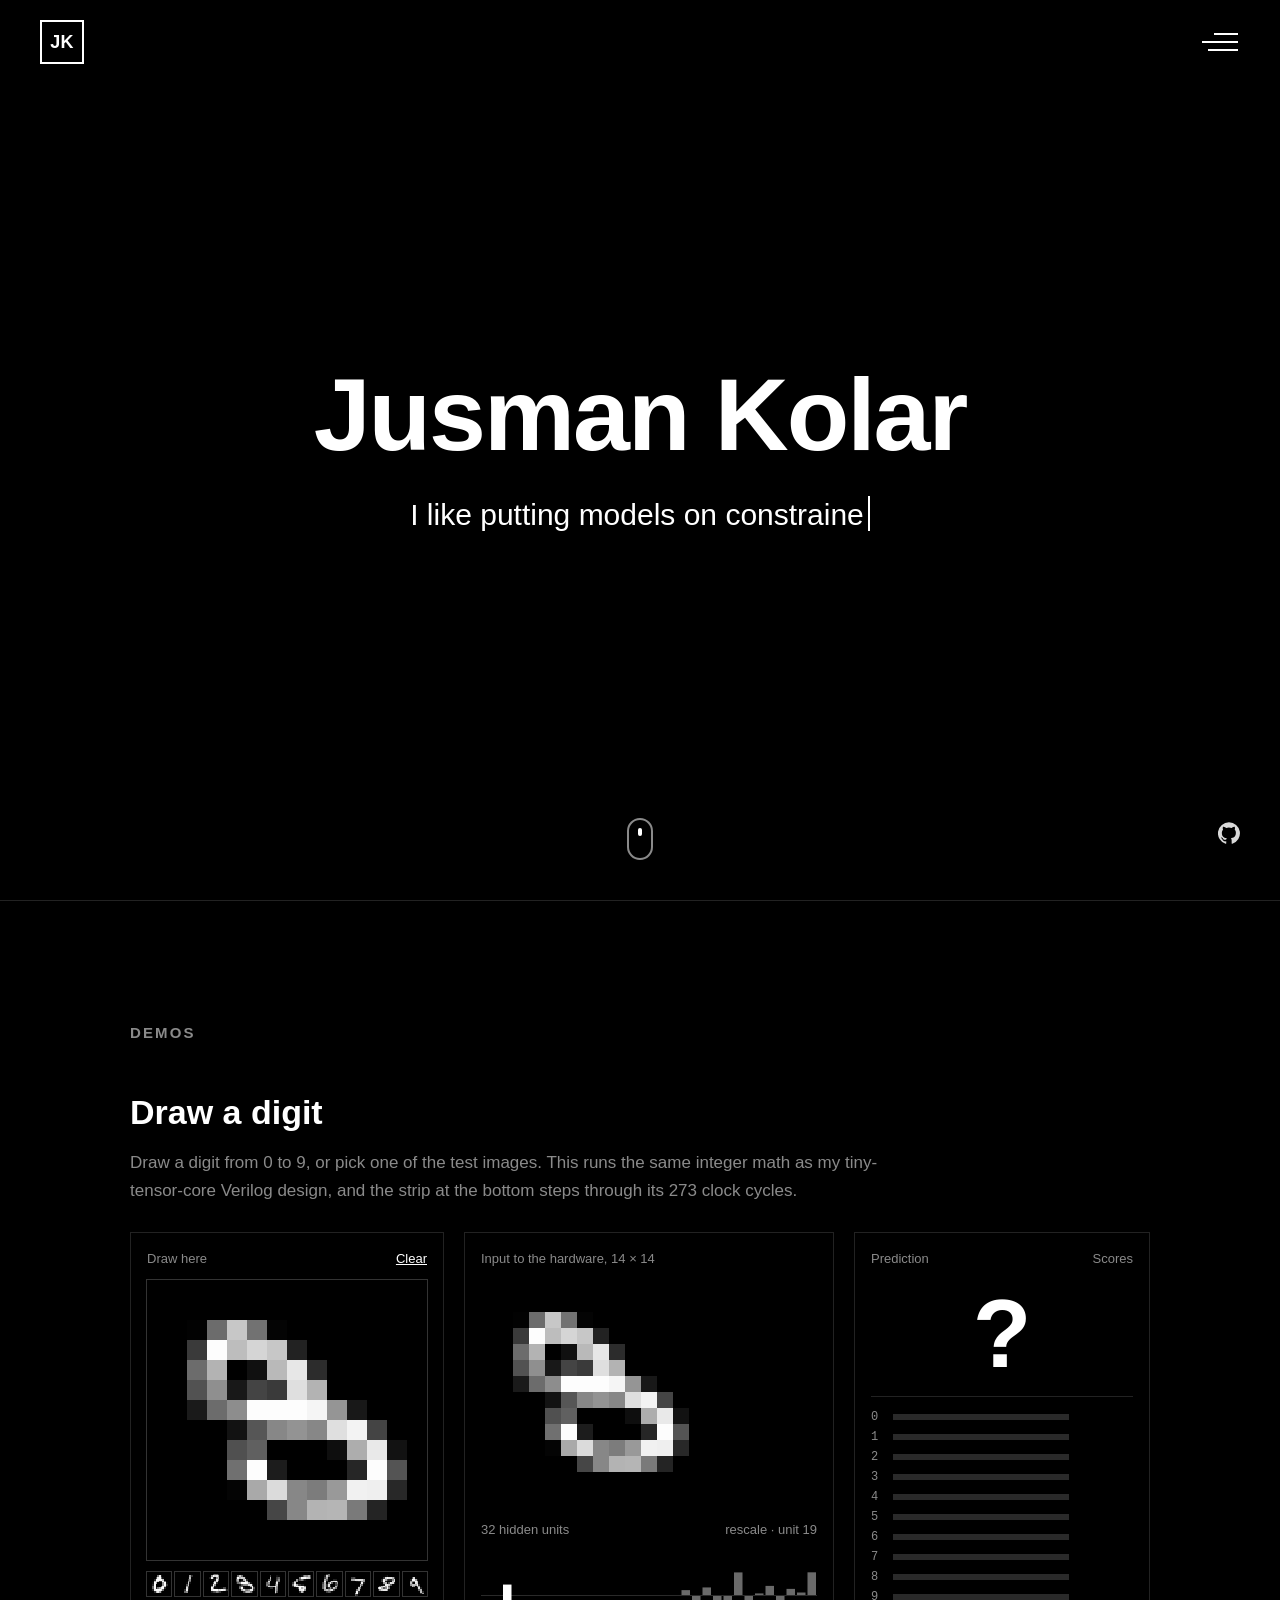
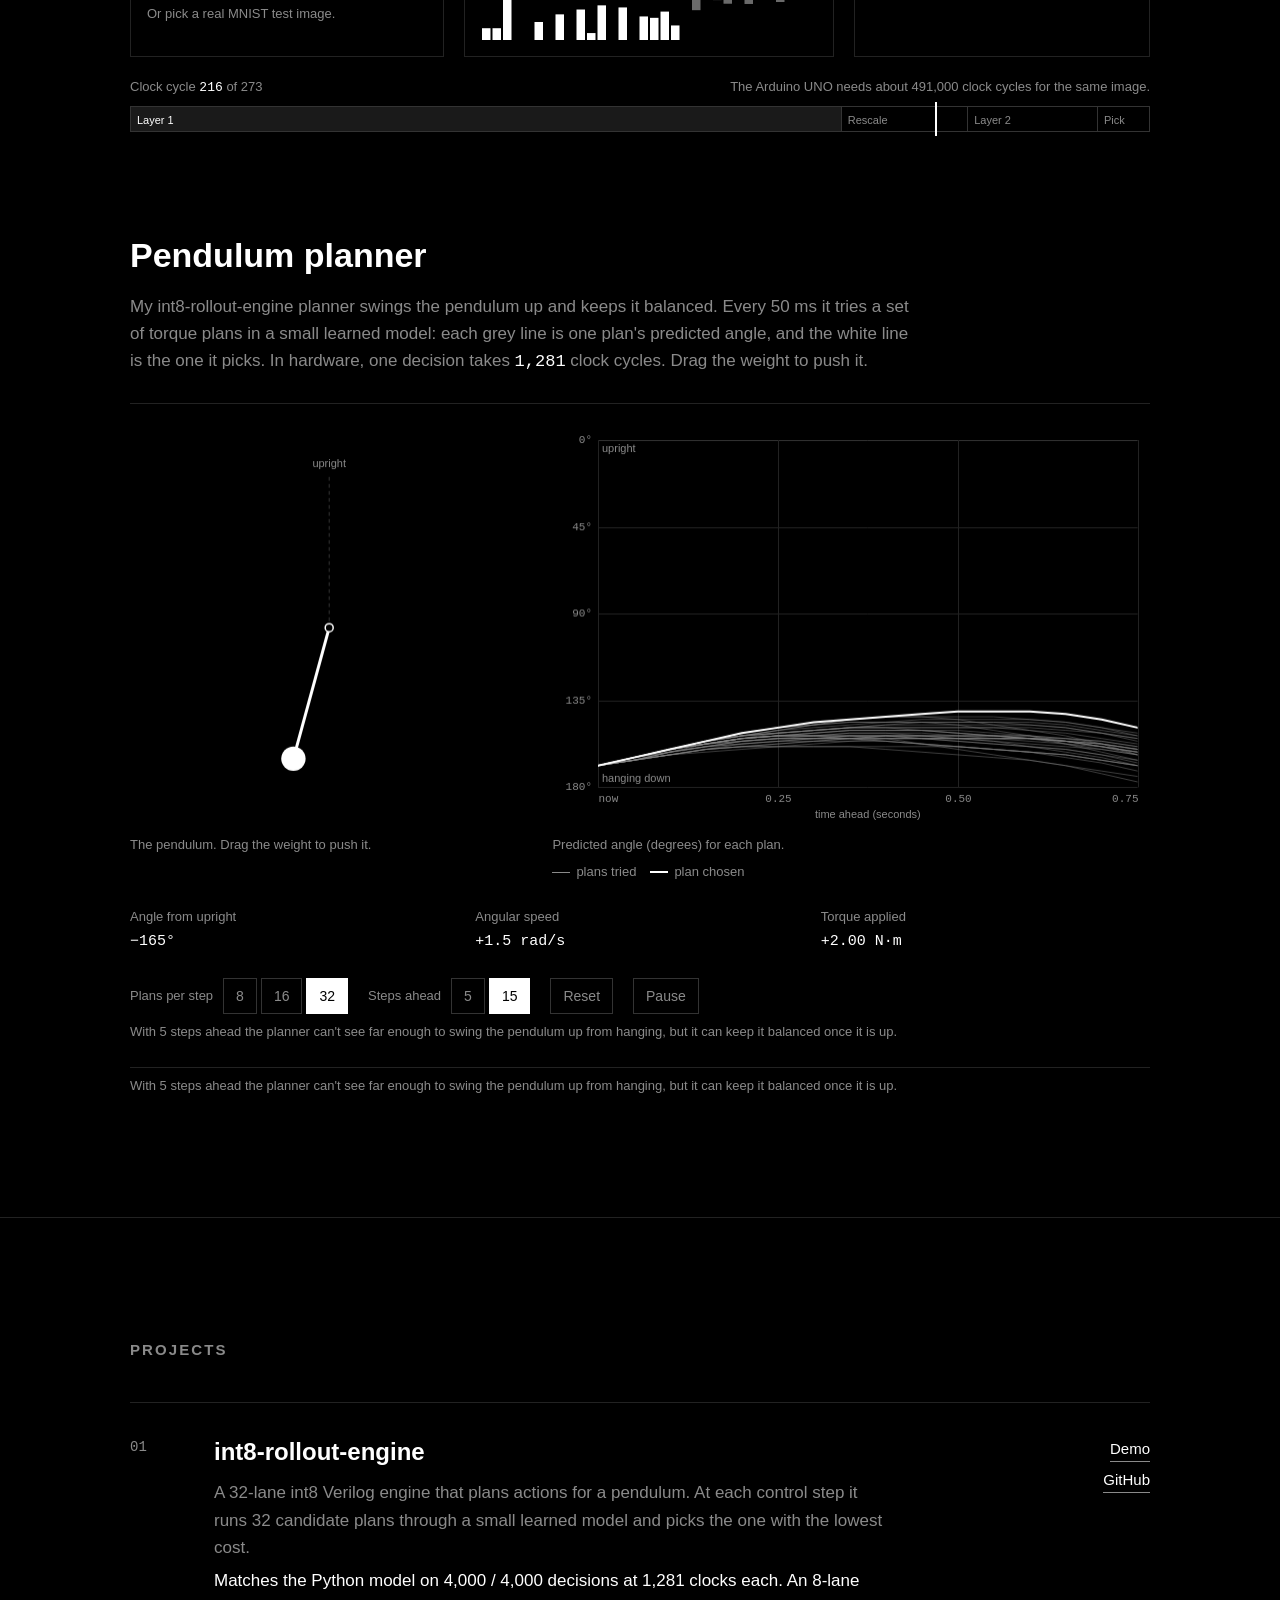
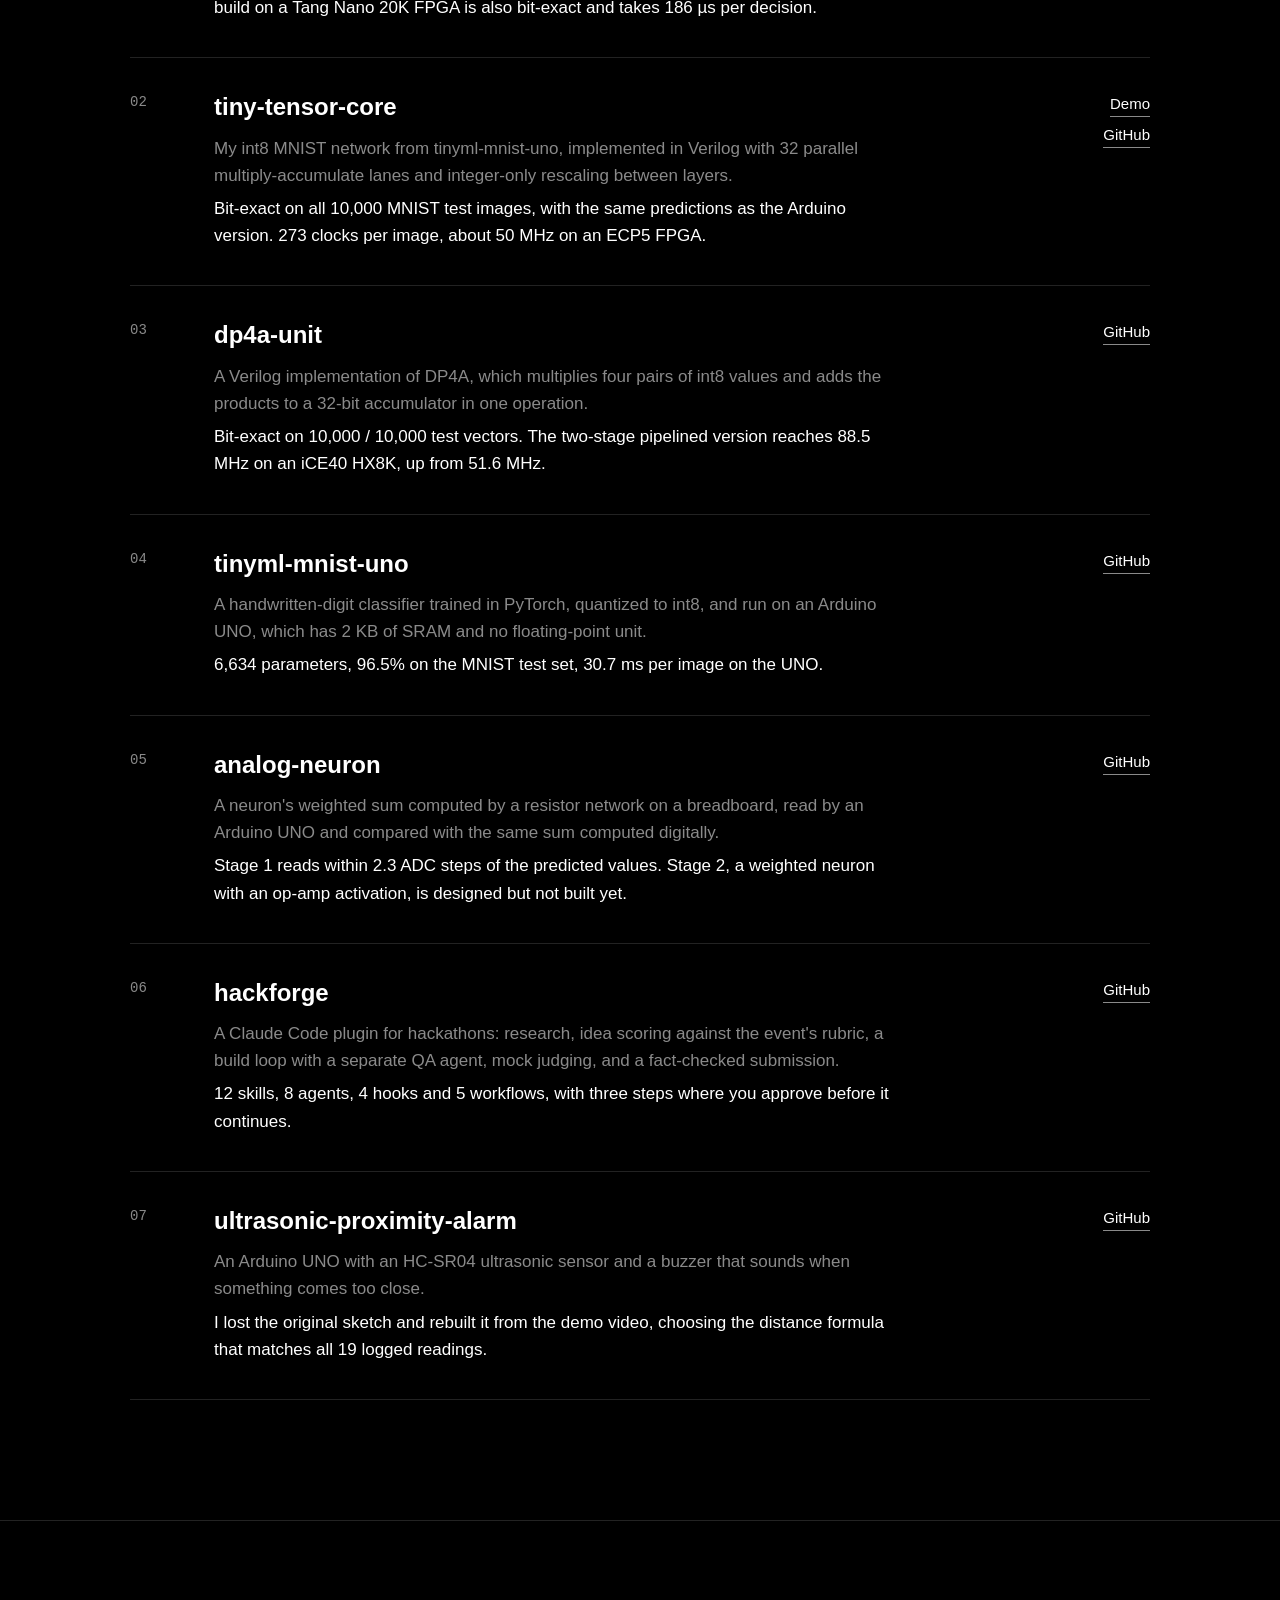
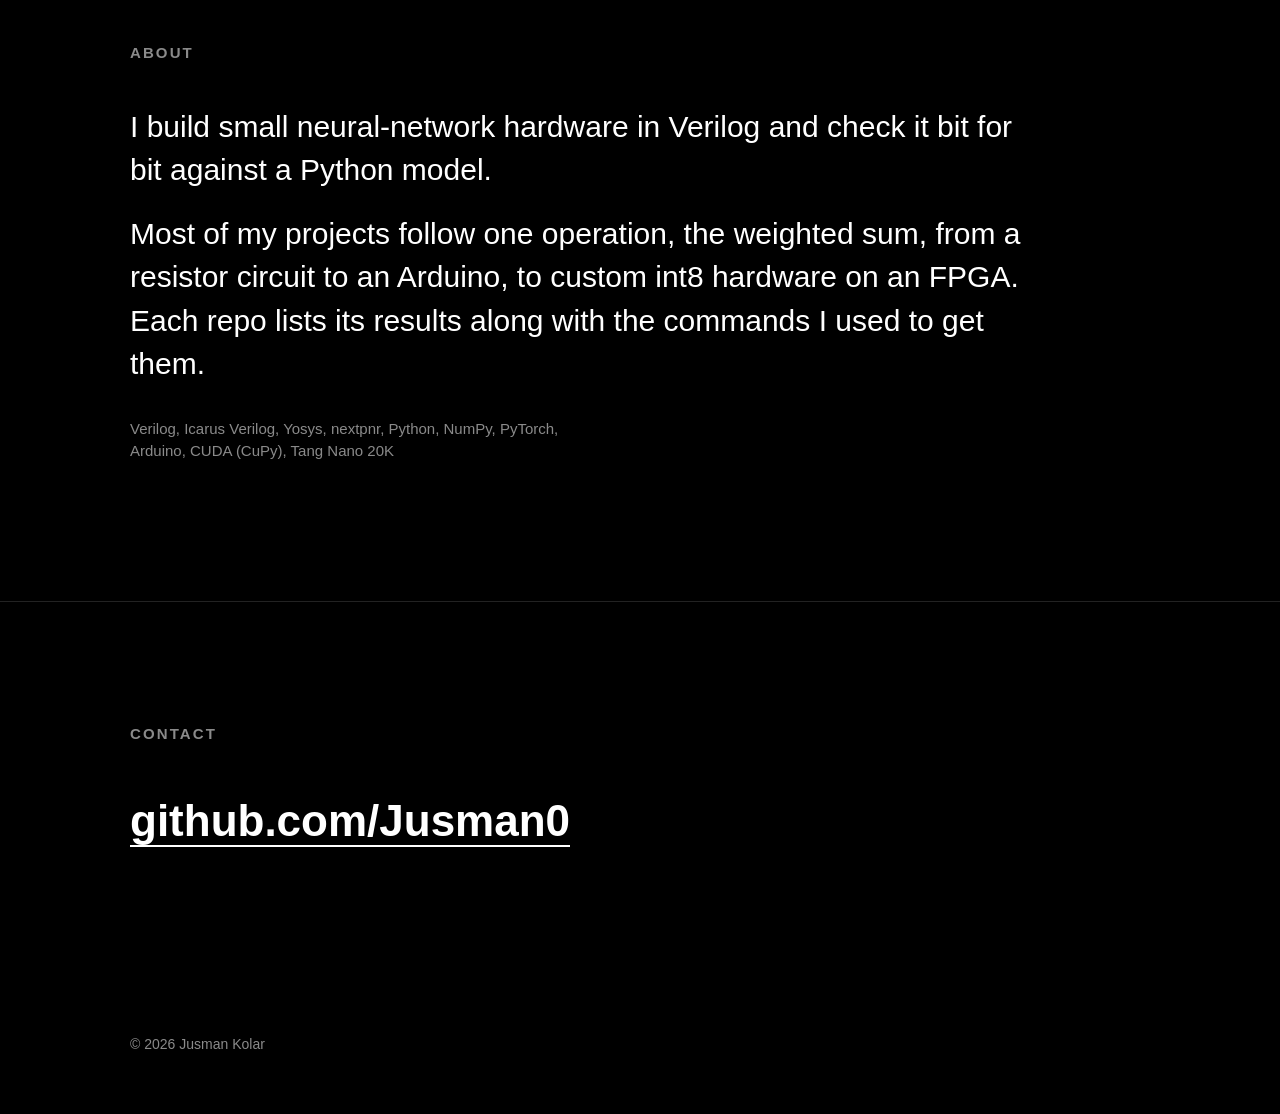
==== commit 665ce13e: "Put both demos inline on the home page above projects; single typed line Co-Authored-By: Claude Opus" ====
--- a/index.html
+++ b/index.html
@@ -6,7 +6,8 @@
 <title>Jusman Kolar</title>
 <meta name="description" content="Jusman Kolar. I build small neural-network hardware in Verilog and check it bit for bit against a Python model.">
 <link rel="icon" href="assets/favicon.svg" type="image/svg+xml">
-<link rel="stylesheet" href="assets/site.css?v=10">
+<link rel="stylesheet" href="assets/site.css?v=11">
+<link rel="stylesheet" href="assets/planner.css?v=11">
 </head>
 <body>
 
@@ -17,9 +18,9 @@
 
 <nav class="menu" id="menu">
   <ul>
+    <li><a href="#demos">Demos</a></li>
+    <li><a href="#projects">Projects</a></li>
     <li><a href="#about">About</a></li>
-    <li><a href="#projects">Projects</a></li>
-    <li><a href="#demos">Demos</a></li>
     <li><a href="#contact">Contact</a></li>
   </ul>
 </nav>
@@ -27,13 +28,166 @@
 <header class="hero" id="top">
   <div>
     <h1>Jusman Kolar</h1>
-    <p class="typed"><span class="sr">I write Verilog for int8 inference. I run neural networks on an Arduino. I test my designs on FPGAs.</span><span class="t" aria-hidden="true" data-phrases='["I write Verilog for int8 inference", "I run neural networks on an Arduino", "I test my designs on FPGAs"]'>I write Verilog for int8 inference</span><span class="caret" aria-hidden="true"></span></p>
+    <p class="typed"><span class="sr">I like putting models on constrained hardware.</span><span class="t" aria-hidden="true" data-phrases='["I like putting models on constrained hardware."]'>I like putting models on constrained hardware.</span><span class="caret" aria-hidden="true"></span></p>
   </div>
   <div class="social">
     <a href="https://github.com/Jusman0" aria-label="GitHub"><svg viewBox="0 0 24 24"><path d="M12 .3a12 12 0 0 0-3.8 23.4c.6.1.8-.3.8-.6v-2c-3.3.7-4-1.6-4-1.6-.6-1.4-1.4-1.8-1.4-1.8-1-.7.1-.7.1-.7 1.2.1 1.8 1.2 1.8 1.2 1 1.8 2.8 1.3 3.5 1 0-.8.4-1.3.7-1.6-2.7-.3-5.5-1.3-5.5-6 0-1.2.5-2.3 1.3-3.1-.2-.4-.6-1.6 0-3.2 0 0 1-.3 3.4 1.2a11.5 11.5 0 0 1 6 0c2.3-1.5 3.3-1.2 3.3-1.2.6 1.6.2 2.8 0 3.2.9.8 1.3 1.9 1.3 3.2 0 4.6-2.8 5.6-5.5 5.9.5.4.9 1.1.9 2.2v3.3c0 .3.1.7.8.6A12 12 0 0 0 12 .3"/></svg></a>
   </div>
-  <a class="scroll" href="#about" aria-label="Scroll down"></a>
+  <a class="scroll" href="#demos" aria-label="Scroll down"></a>
 </header>
+
+<section class="s" id="demos">
+  <div class="wrap">
+    <h2>Demos</h2>
+
+    <div class="demo-block" id="digits">
+      <h3>Draw a digit</h3>
+      <p class="demo-lede">Draw a digit from 0 to 9, or pick one of the test images. This runs the same integer math as my tiny-tensor-core Verilog design, and the strip at the bottom steps through its 273 clock cycles.</p>
+      <div class="drawbench">
+    <div class="box">
+      <div class="box-h"><span>Draw here</span><button id="clear">Clear</button></div>
+      <canvas id="draw" width="560" height="560" aria-label="Drawing area"></canvas>
+      <div class="samples" id="samples" aria-label="Real MNIST test images"></div>
+      <p class="cap">Or pick a real MNIST test image.</p>
+    </div>
+    <div class="box">
+      <div class="box-h"><span>Input to the hardware, 14 × 14</span></div>
+      <canvas class="seen" id="seen" width="224" height="224"></canvas>
+      <div class="box-h" style="margin-top:16px"><span>32 hidden units</span><span id="phase">idle</span></div>
+      <canvas class="hid" id="hid"></canvas>
+    </div>
+    <div class="box">
+      <div class="box-h"><span>Prediction</span><span>Scores</span></div>
+      <div class="answer" id="digit">–</div>
+      <div class="logits" id="logits"></div>
+    </div>
+  </div>
+
+  <div class="clock">
+    <div class="clock-top"><span>Clock cycle <b id="clk">0</b> of 273</span><span id="uno"></span></div>
+    <div class="track" id="track">
+      <div class="ph" style="flex:197"><span>Layer 1</span></div>
+      <div class="ph" style="flex:32"><span>Rescale</span></div>
+      <div class="ph" style="flex:33"><span>Layer 2</span></div>
+      <div class="ph" style="flex:11"><span>Pick</span></div>
+      <div class="cursor" id="cursor"></div>
+    </div>
+  </div>
+    </div>
+
+    <div class="demo-block" id="planner">
+      <h3>Pendulum planner</h3>
+      <p class="demo-lede">My int8-rollout-engine planner swings the pendulum up and keeps it balanced. Every 50 ms it tries a set of torque plans in a small learned model: each grey line is one plan's predicted angle, and the white line is the one it picks. In hardware, one decision takes <span class="pl-num" id="r-clk">1,281</span> clock cycles. Drag the weight to push it.</p>
+      <div class="pl-demo">
+    <div class="pl-views">
+      <figure class="pl-fig">
+        <canvas id="pend" role="img" aria-label="Pendulum. Drag the weight to push it."></canvas>
+        <figcaption>The pendulum. Drag the weight to push it.</figcaption>
+      </figure>
+      <figure class="pl-fig">
+        <canvas id="chart" role="img" aria-label="Predicted angle over the next steps for every candidate plan"></canvas>
+        <figcaption>
+          Predicted angle (degrees) for each plan.
+          <span class="pl-keys"><span class="pl-key"><i></i>plans tried</span><span class="pl-key"><i class="on"></i>plan chosen</span></span>
+        </figcaption>
+      </figure>
+    </div>
+
+    <dl class="pl-read">
+      <div><dt>Angle from upright</dt><dd id="r-angle">0°</dd></div>
+      <div><dt>Angular speed</dt><dd id="r-speed">0.0 rad/s</dd></div>
+      <div><dt>Torque applied</dt><dd id="r-torque">0.00 N·m</dd></div>
+    </dl>
+
+    <div class="pl-controls">
+      <div class="pl-seg" role="group" aria-label="Plans tried per step">
+        <span>Plans per step</span>
+        <button type="button" data-lanes="8">8</button><button type="button" data-lanes="16">16</button><button type="button" data-lanes="32" class="on">32</button>
+      </div>
+      <div class="pl-seg" role="group" aria-label="Steps predicted ahead">
+        <span>Steps ahead</span>
+        <button type="button" data-h="5">5</button><button type="button" data-h="15" class="on">15</button>
+      </div>
+      <button type="button" id="reset">Reset</button>
+      <button type="button" id="pause">Pause</button>
+    </div>
+    <p class="cap">With 5 steps ahead the planner can't see far enough to swing the pendulum up from hanging, but it can keep it balanced once it is up.</p>
+  </div>
+      <p class="cap">With 5 steps ahead the planner can't see far enough to swing the pendulum up from hanging, but it can keep it balanced once it is up.</p>
+    </div>
+  </div>
+</section>
+
+<section class="s" id="projects">
+  <div class="wrap">
+    <h2>Projects</h2>
+    <ul class="projects">
+      <li>
+        <span class="n">01</span>
+        <div>
+          <h3>int8-rollout-engine</h3>
+          <p>A 32-lane int8 Verilog engine that plans actions for a pendulum. At each control step it runs 32 candidate plans through a small learned model and picks the one with the lowest cost.</p>
+          <p class="res">Matches the Python model on 4,000 / 4,000 decisions at 1,281 clocks each. An 8-lane build on a Tang Nano 20K FPGA is also bit-exact and takes 186 µs per decision.</p>
+        </div>
+        <div class="links"><a href="#planner">Demo</a><a href="https://github.com/Jusman0/int8-rollout-engine">GitHub</a></div>
+      </li>
+      <li>
+        <span class="n">02</span>
+        <div>
+          <h3>tiny-tensor-core</h3>
+          <p>My int8 MNIST network from tinyml-mnist-uno, implemented in Verilog with 32 parallel multiply-accumulate lanes and integer-only rescaling between layers.</p>
+          <p class="res">Bit-exact on all 10,000 MNIST test images, with the same predictions as the Arduino version. 273 clocks per image, about 50 MHz on an ECP5 FPGA.</p>
+        </div>
+        <div class="links"><a href="#digits">Demo</a><a href="https://github.com/Jusman0/tiny-tensor-core">GitHub</a></div>
+      </li>
+      <li>
+        <span class="n">03</span>
+        <div>
+          <h3>dp4a-unit</h3>
+          <p>A Verilog implementation of DP4A, which multiplies four pairs of int8 values and adds the products to a 32-bit accumulator in one operation.</p>
+          <p class="res">Bit-exact on 10,000 / 10,000 test vectors. The two-stage pipelined version reaches 88.5 MHz on an iCE40 HX8K, up from 51.6 MHz.</p>
+        </div>
+        <div class="links"><a href="https://github.com/Jusman0/dp4a-unit">GitHub</a></div>
+      </li>
+      <li>
+        <span class="n">04</span>
+        <div>
+          <h3>tinyml-mnist-uno</h3>
+          <p>A handwritten-digit classifier trained in PyTorch, quantized to int8, and run on an Arduino UNO, which has 2 KB of SRAM and no floating-point unit.</p>
+          <p class="res">6,634 parameters, 96.5% on the MNIST test set, 30.7 ms per image on the UNO.</p>
+        </div>
+        <div class="links"><a href="https://github.com/Jusman0/tinyml-mnist-uno">GitHub</a></div>
+      </li>
+      <li>
+        <span class="n">05</span>
+        <div>
+          <h3>analog-neuron</h3>
+          <p>A neuron's weighted sum computed by a resistor network on a breadboard, read by an Arduino UNO and compared with the same sum computed digitally.</p>
+          <p class="res">Stage 1 reads within 2.3 ADC steps of the predicted values. Stage 2, a weighted neuron with an op-amp activation, is designed but not built yet.</p>
+        </div>
+        <div class="links"><a href="https://github.com/Jusman0/analog-neuron">GitHub</a></div>
+      </li>
+      <li>
+        <span class="n">06</span>
+        <div>
+          <h3>hackforge</h3>
+          <p>A Claude Code plugin for hackathons: research, idea scoring against the event's rubric, a build loop with a separate QA agent, mock judging, and a fact-checked submission.</p>
+          <p class="res">12 skills, 8 agents, 4 hooks and 5 workflows, with three steps where you approve before it continues.</p>
+        </div>
+        <div class="links"><a href="https://github.com/Jusman0/hackforge">GitHub</a></div>
+      </li>
+      <li>
+        <span class="n">07</span>
+        <div>
+          <h3>ultrasonic-proximity-alarm</h3>
+          <p>An Arduino UNO with an HC-SR04 ultrasonic sensor and a buzzer that sounds when something comes too close.</p>
+          <p class="res">I lost the original sketch and rebuilt it from the demo video, choosing the distance formula that matches all 19 logged readings.</p>
+        </div>
+        <div class="links"><a href="https://github.com/Jusman0/ultrasonic-proximity-alarm">GitHub</a></div>
+      </li>
+    </ul>
+  </div>
+</section>
 
 <section class="s about" id="about">
   <div class="wrap">
@@ -44,95 +198,6 @@
   </div>
 </section>
 
-<section class="s" id="projects">
-  <div class="wrap">
-    <h2>Projects</h2>
-    <ul class="projects">
-      <li>
-        <span class="n">01</span>
-        <div>
-          <h3>int8-rollout-engine</h3>
-          <p>A 32-lane int8 Verilog engine that plans actions for a pendulum. At each control step it runs 32 candidate plans through a small learned model and picks the one with the lowest cost.</p>
-          <p class="res">Matches the Python model on 4,000 / 4,000 decisions at 1,281 clocks each. An 8-lane build on a Tang Nano 20K FPGA is also bit-exact and takes 186 µs per decision.</p>
-        </div>
-        <div class="links"><a href="lab/planner.html">Demo</a><a href="https://github.com/Jusman0/int8-rollout-engine">GitHub</a></div>
-      </li>
-      <li>
-        <span class="n">02</span>
-        <div>
-          <h3>tiny-tensor-core</h3>
-          <p>My int8 MNIST network from tinyml-mnist-uno, implemented in Verilog with 32 parallel multiply-accumulate lanes and integer-only rescaling between layers.</p>
-          <p class="res">Bit-exact on all 10,000 MNIST test images, with the same predictions as the Arduino version. 273 clocks per image, about 50 MHz on an ECP5 FPGA.</p>
-        </div>
-        <div class="links"><a href="lab/digits.html">Demo</a><a href="https://github.com/Jusman0/tiny-tensor-core">GitHub</a></div>
-      </li>
-      <li>
-        <span class="n">03</span>
-        <div>
-          <h3>dp4a-unit</h3>
-          <p>A Verilog implementation of DP4A, which multiplies four pairs of int8 values and adds the products to a 32-bit accumulator in one operation.</p>
-          <p class="res">Bit-exact on 10,000 / 10,000 test vectors. The two-stage pipelined version reaches 88.5 MHz on an iCE40 HX8K, up from 51.6 MHz.</p>
-        </div>
-        <div class="links"><a href="https://github.com/Jusman0/dp4a-unit">GitHub</a></div>
-      </li>
-      <li>
-        <span class="n">04</span>
-        <div>
-          <h3>tinyml-mnist-uno</h3>
-          <p>A handwritten-digit classifier trained in PyTorch, quantized to int8, and run on an Arduino UNO, which has 2 KB of SRAM and no floating-point unit.</p>
-          <p class="res">6,634 parameters, 96.5% on the MNIST test set, 30.7 ms per image on the UNO.</p>
-        </div>
-        <div class="links"><a href="https://github.com/Jusman0/tinyml-mnist-uno">GitHub</a></div>
-      </li>
-      <li>
-        <span class="n">05</span>
-        <div>
-          <h3>analog-neuron</h3>
-          <p>A neuron's weighted sum computed by a resistor network on a breadboard, read by an Arduino UNO and compared with the same sum computed digitally.</p>
-          <p class="res">Stage 1 reads within 2.3 ADC steps of the predicted values. Stage 2, a weighted neuron with an op-amp activation, is designed but not built yet.</p>
-        </div>
-        <div class="links"><a href="https://github.com/Jusman0/analog-neuron">GitHub</a></div>
-      </li>
-      <li>
-        <span class="n">06</span>
-        <div>
-          <h3>hackforge</h3>
-          <p>A Claude Code plugin for hackathons: research, idea scoring against the event's rubric, a build loop with a separate QA agent, mock judging, and a fact-checked submission.</p>
-          <p class="res">12 skills, 8 agents, 4 hooks and 5 workflows, with three steps where you approve before it continues.</p>
-        </div>
-        <div class="links"><a href="https://github.com/Jusman0/hackforge">GitHub</a></div>
-      </li>
-      <li>
-        <span class="n">07</span>
-        <div>
-          <h3>ultrasonic-proximity-alarm</h3>
-          <p>An Arduino UNO with an HC-SR04 ultrasonic sensor and a buzzer that sounds when something comes too close.</p>
-          <p class="res">I lost the original sketch and rebuilt it from the demo video, choosing the distance formula that matches all 19 logged readings.</p>
-        </div>
-        <div class="links"><a href="https://github.com/Jusman0/ultrasonic-proximity-alarm">GitHub</a></div>
-      </li>
-    </ul>
-  </div>
-</section>
-
-<section class="s" id="demos">
-  <div class="wrap">
-    <h2>Demos</h2>
-    <div class="demos">
-      <a class="demo" href="lab/digits.html">
-        <h3>Draw a digit</h3>
-        <p>Draw a digit and see what tiny-tensor-core outputs, step by step through its 273 clock cycles.</p>
-        <span>Open</span>
-      </a>
-      <a class="demo" href="lab/planner.html">
-        <h3>Pendulum planner</h3>
-        <p>The int8-rollout-engine planner swings a pendulum up and balances it. You can see every plan it tries.</p>
-        <span>Open</span>
-      </a>
-    </div>
-  </div>
-</section>
-
 <section class="s contact" id="contact">
   <div class="wrap">
     <h2>Contact</h2>
@@ -142,6 +207,12 @@
 
 <footer><div class="wrap">© 2026 Jusman Kolar</div></footer>
 
-<script src="assets/home.js?v=10"></script>
+<script src="assets/models.js?v=11"></script>
+<script src="assets/engine.js?v=11"></script>
+<script src="assets/digits.js?v=11"></script>
+<script src="assets/lab-digits.js?v=11"></script>
+<script src="assets/planner.js?v=11"></script>
+<script src="assets/demo-planner.js?v=11"></script>
+<script src="assets/home.js?v=11"></script>
 </body>
 </html>
--- a/assets/site.css
+++ b/assets/site.css
@@ -72,12 +72,11 @@
 .projects .links a { text-decoration: none; border-bottom: 1px solid var(--muted); }
 .projects .links a:hover { border-color: var(--fg); }
 
-.demos { display: grid; grid-template-columns: repeat(2, minmax(0, 1fr)); gap: 24px; }
-.demo { display: block; text-decoration: none; border: 1px solid var(--line); padding: 28px; transition: border-color 0.2s; }
-.demo:hover { border-color: var(--fg); }
-.demo h3 { font-size: 24px; font-weight: 600; margin: 0 0 10px; }
-.demo p { color: var(--muted); margin: 0 0 18px; }
-.demo span { font-size: 15px; border-bottom: 1px solid var(--muted); }
+.demo-block { margin-bottom: 96px; }
+.demo-block:last-child { margin-bottom: 0; }
+.demo-block h3 { font-size: clamp(26px, 3vw, 34px); font-weight: 700; margin: 0 0 10px; }
+.demo-lede { color: var(--muted); max-width: 46em; margin: 0 0 28px; }
+.demo-lede .pl-num { color: var(--fg); }
 
 .contact p { font-size: clamp(28px, 4vw, 44px); font-weight: 700; margin: 0 0 16px; }
 .contact a { text-decoration: none; border-bottom: 2px solid var(--fg); }
@@ -139,7 +138,6 @@
   .projects li { grid-template-columns: 1fr; gap: 6px; }
   .projects .n { padding: 0; }
   .projects .links { flex-direction: row; align-items: center; gap: 20px; margin-top: 8px; }
-  .demos { grid-template-columns: 1fr; }
   .drawbench { grid-template-columns: 1fr; }
   #draw { width: 100%; height: auto; aspect-ratio: 1; }
   .samples { width: 100%; }
--- a/assets/planner.css
+++ b/assets/planner.css
@@ -0,0 +1,38 @@
+/* Pendulum planner demo. Page layout comes from site.css. */
+.pl-demo { border-top: 1px solid #222; border-bottom: 1px solid #222; padding: 24px 0; }
+.pl-views { display: grid; grid-template-columns: minmax(0, 2fr) minmax(0, 3fr); gap: 24px; align-items: start; }
+.pl-fig { margin: 0; min-width: 0; }
+.pl-fig figcaption { color: #8a8a8a; font-size: 13px; margin-top: 8px; }
+#pend { display: block; width: 100%; aspect-ratio: 1 / 1; touch-action: none; cursor: grab; }
+#pend.grab { cursor: grabbing; }
+#chart { display: block; width: 100%; aspect-ratio: 3 / 2; }
+.pl-keys { display: block; margin-top: 4px; }
+.pl-key { display: inline-flex; align-items: center; gap: 6px; margin-right: 14px; white-space: nowrap; }
+.pl-key i { display: inline-block; width: 18px; height: 0; border-top: 1px solid #8a8a8a; }
+.pl-key i.on { border-top: 2px solid #fff; }
+
+.pl-read { display: grid; grid-template-columns: repeat(4, minmax(0, 1fr)); gap: 12px 16px; margin: 24px 0 0; }
+.pl-read div { min-width: 0; }
+.pl-read dt { color: #8a8a8a; font-size: 13px; }
+.pl-read dd { margin: 2px 0 0; font-family: ui-monospace, SFMono-Regular, Menlo, Consolas, monospace; font-size: 15px; white-space: nowrap; }
+
+.pl-controls { display: flex; flex-wrap: wrap; gap: 12px 20px; align-items: center; margin-top: 24px; }
+.pl-seg { display: inline-flex; align-items: center; gap: 4px; }
+.pl-seg span { color: #8a8a8a; font-size: 13px; margin-right: 6px; }
+.pl-controls button {
+  font: inherit; font-size: 14px; color: #8a8a8a; background: #000;
+  border: 1px solid #333; border-radius: 0; padding: 6px 12px; cursor: pointer;
+}
+.pl-controls button:hover { color: #fff; border-color: #8a8a8a; }
+.pl-controls button.on, .pl-controls button[aria-pressed="true"] { color: #000; background: #fff; border-color: #fff; }
+.pl-controls button:focus-visible { outline: 1px solid #fff; outline-offset: 2px; }
+.pl-num { font-family: ui-monospace, SFMono-Regular, Menlo, Consolas, monospace; }
+
+.pl-read { grid-template-columns: repeat(3, minmax(0, 1fr)); }
+@media (max-width: 720px) {
+  /* keep the pendulum and the chart on screen together */
+  .pl-views { grid-template-columns: minmax(0, 2fr) minmax(0, 3fr); gap: 10px; }
+  .pl-fig figcaption { font-size: 11px; }
+  .pl-read { grid-template-columns: repeat(3, minmax(0, 1fr)); gap: 8px; }
+  .pl-read dd { font-size: 13px; }
+}
